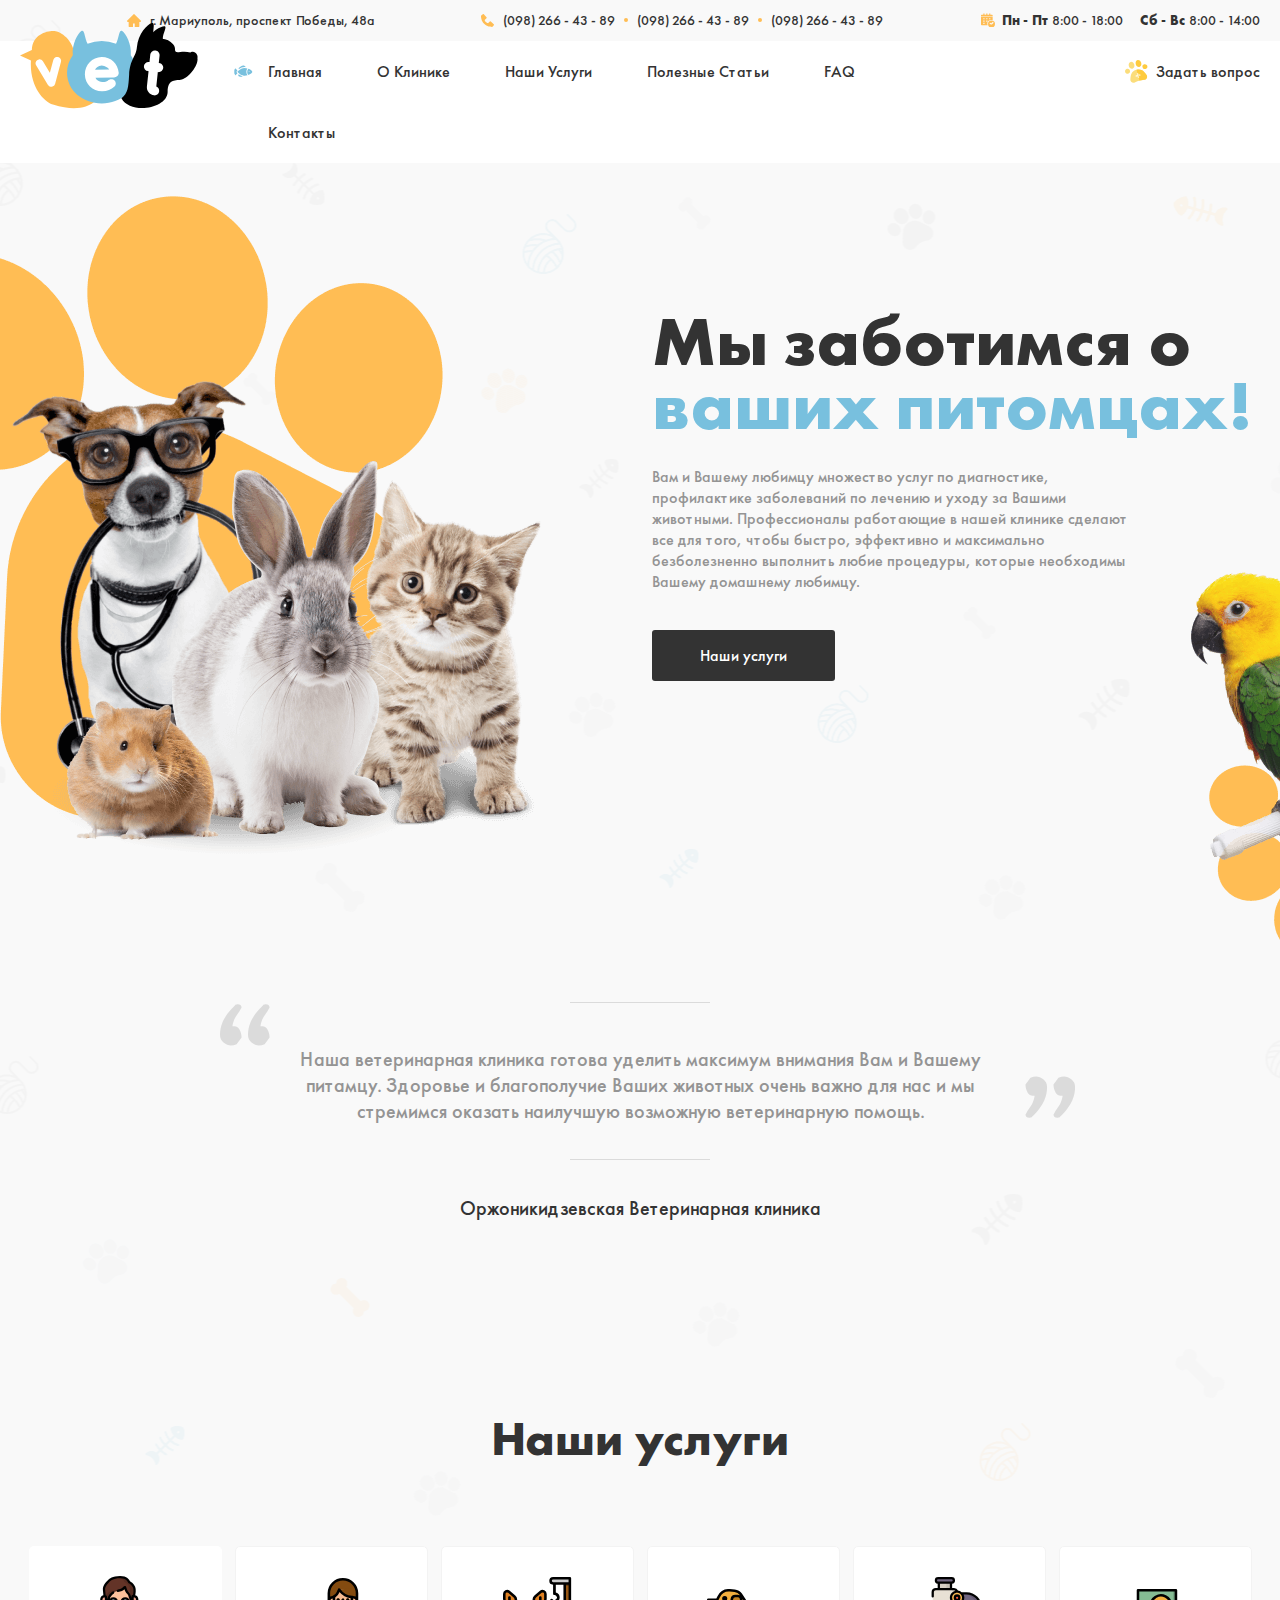
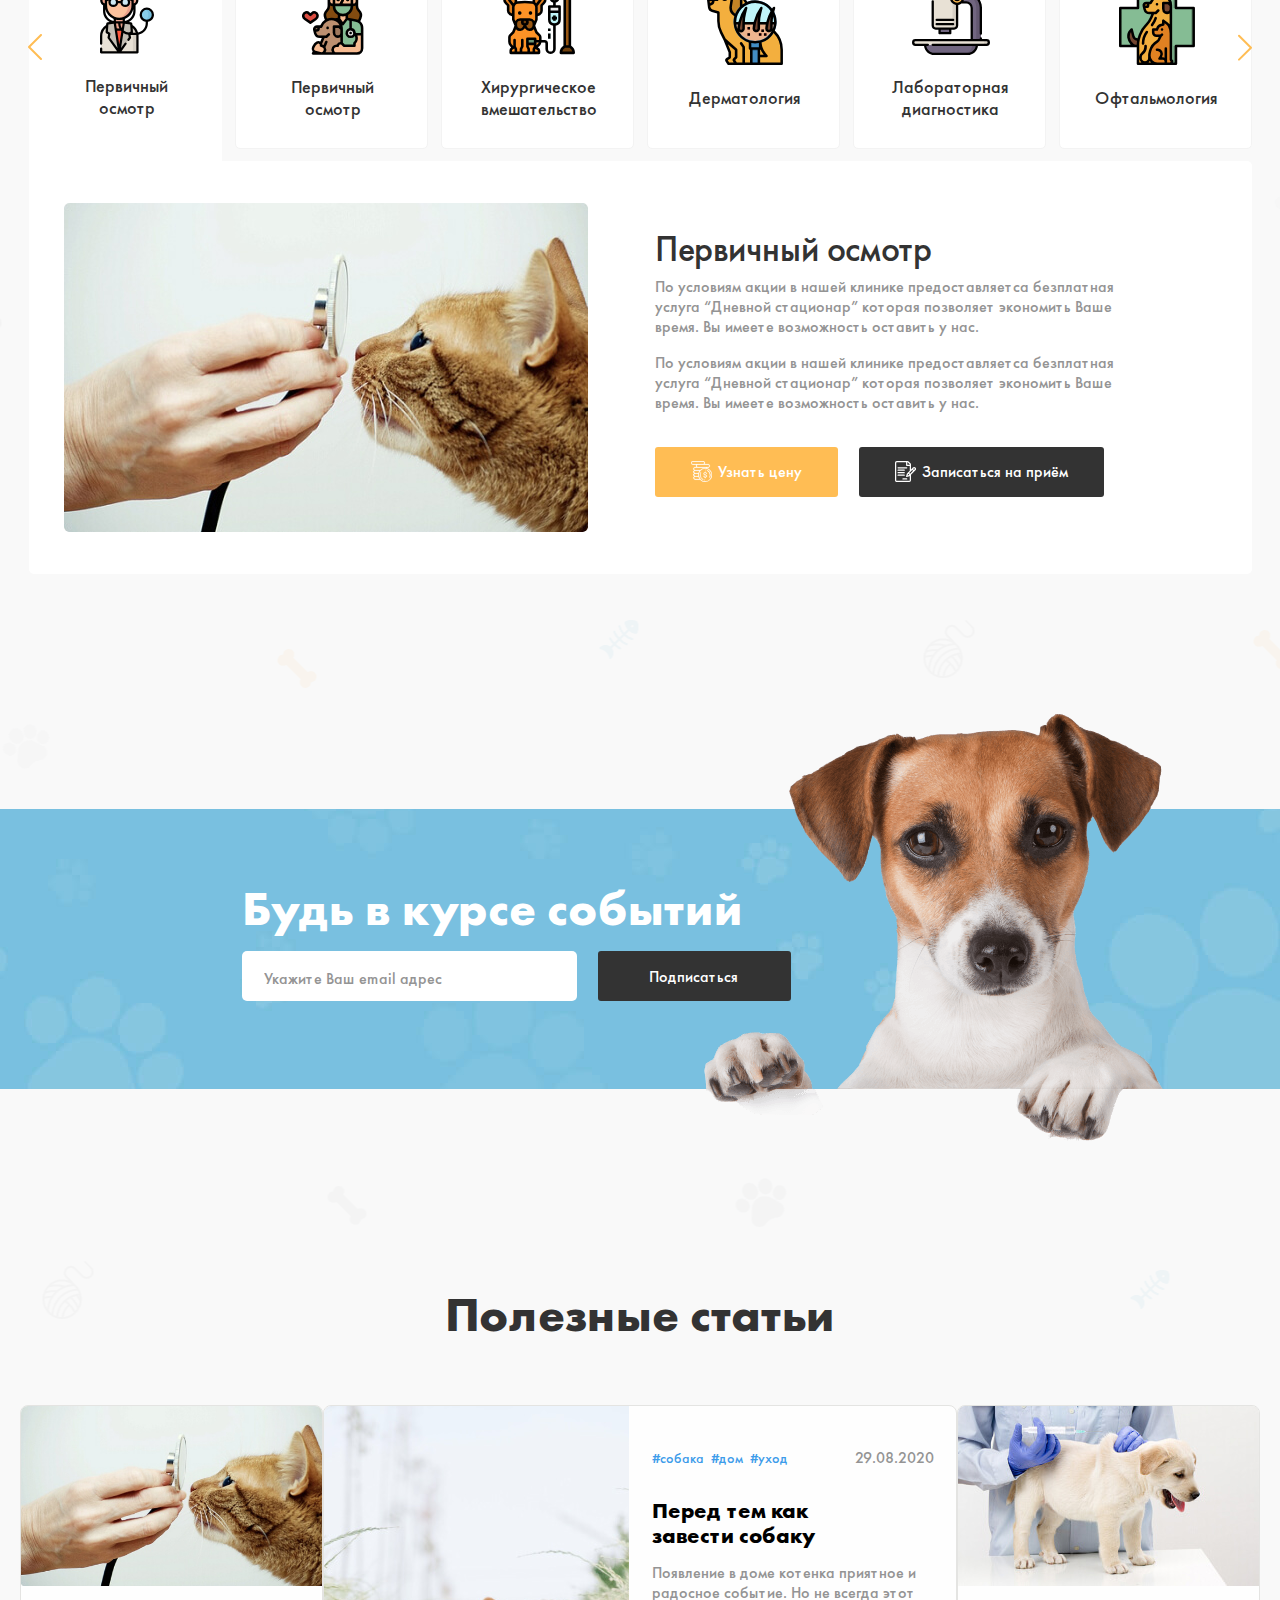
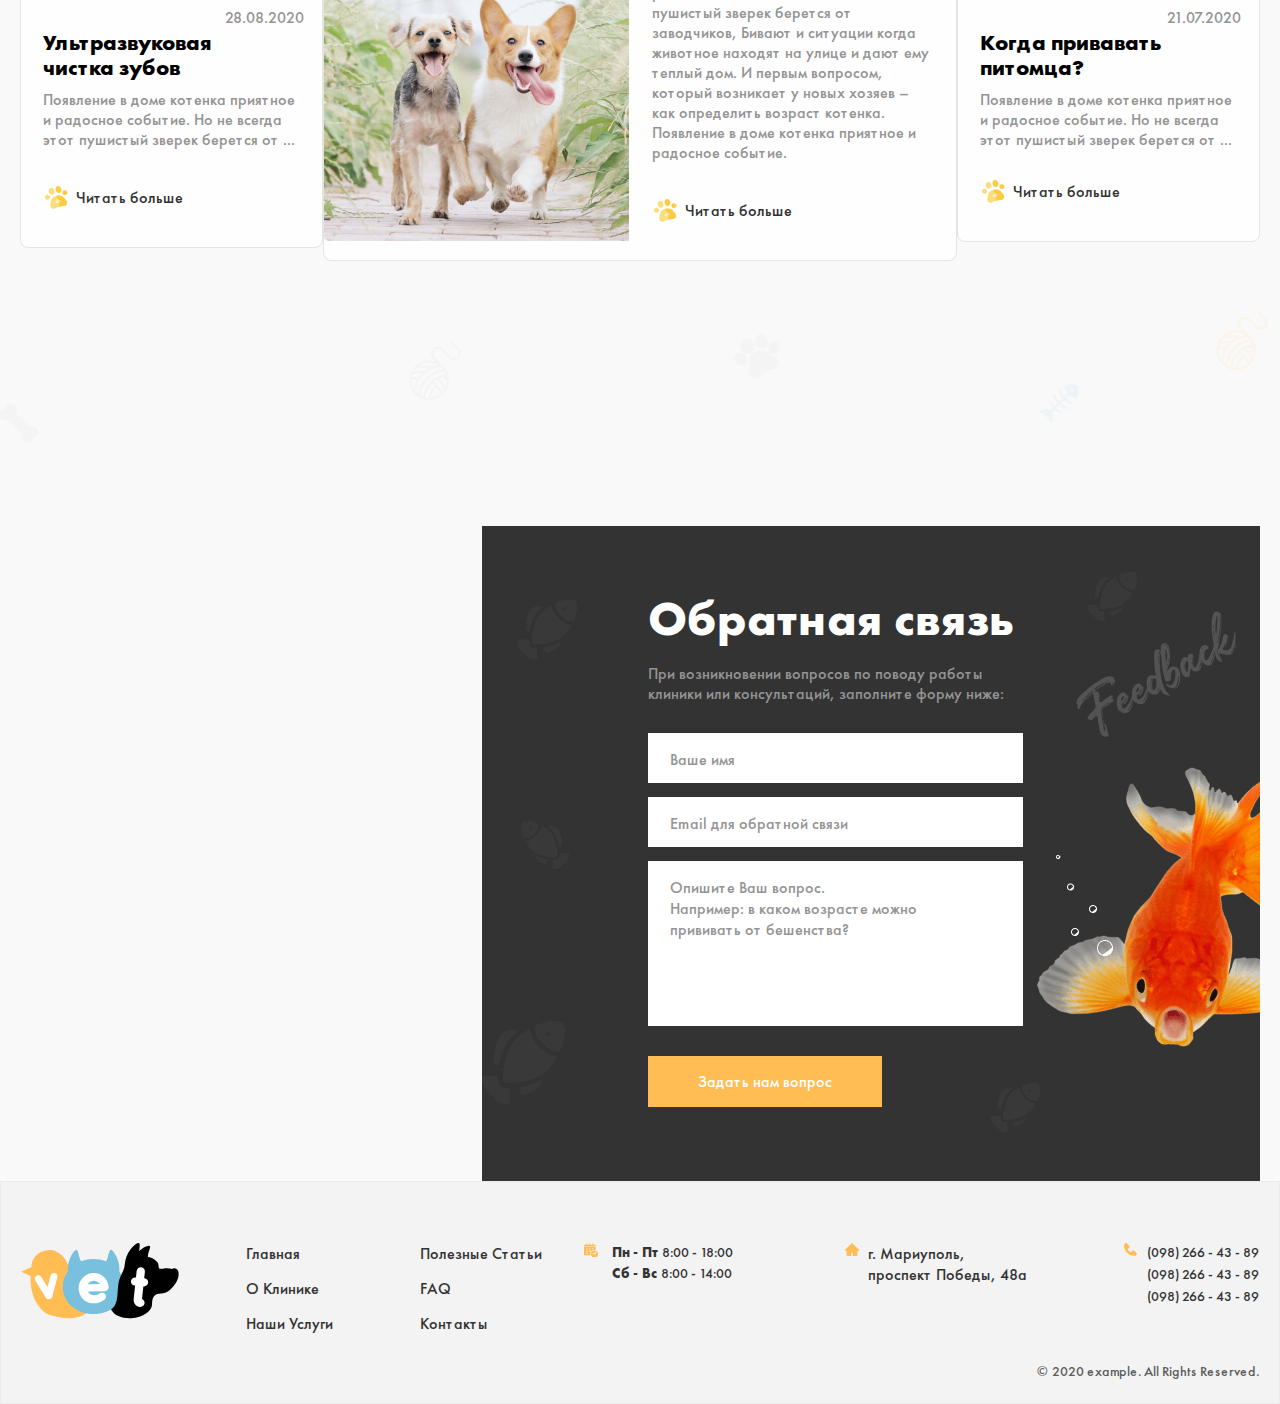
==== index.html @ b0c391d7 "Reapir and finish" ====
<!DOCTYPE html>
<html lang="ru">
  <head>
    <meta charset="UTF-8" />
    <meta http-equiv="X-UA-Compatible" content="IE=edge" />
    <meta name="viewport" content="width=device-width, initial-scale=1.0" />
    <title>Vet clinic</title>
    <!-- <link rel="stylesheet" href="./css/normalize.css" /> -->
    <!-- <link rel="stylesheet" href="./css/main.css" /> -->
    <link rel="stylesheet" href="./css/main.min.css" />
  </head>
  <body>
    <!-- Site header start -->
    <header class="site-header">
      <div class="container">
        <div class="site-header__top top-header">
          <address class="top-header__address">
            <a
              class="top-header__address-link"
              href="https://www.google.com/maps/place/Peremohy+Ave,+48%D0%B0,+Mariupol',+Donets'ka+oblast,+Ukraine,+87500/@47.1075844,37.6424116,17z/data=!3m1!4b1!4m5!3m4!1s0x40e6e6701cd9c691:0xe9b99fd0268f089c!8m2!3d47.1075844!4d37.6424116"
              target="blank"
              >г. Мариуполь, проспект Победы, 48а</a
            >
          </address>
          <ul class="top-header__list">
            <li class="top-header__item">
              <a class="top-header__link-tel" href="tel:0676347574"
                >(098) 266 - 43 - 89</a
              >
            </li>
            <li class="top-header__item">
              <a
                class="top-header__link-tel tel-link-center"
                href="tel:0637570131"
                >(098) 266 - 43 - 89</a
              >
            </li>
            <li class="top-header__item">
              <a class="top-header__link-tel" href="tel:098664389"
                >(098) 266 - 43 - 89</a
              >
            </li>
          </ul>
          <ul class="top-header__time-list">
            <li class="top-header__time-item">
              <time class="top-header__time" datetime="2022-08-03 08:00"
                ><strong class="time-day">Пн - Пт</strong> 8:00 - 18:00</time
              >
            </li>
            <li class="top-header__time-item">
              <time class="top-header__time" datetime="2022-08-03 14:00"
                ><strong class="time-day">Сб - Вс</strong> 8:00 - 14:00</time
              >
            </li>
          </ul>
        </div>
      </div>
      <div class="site-header__bottom-wrapper">
        <div class="container">
          <div class="site-header__bottom">
            <a class="site-header__logo" href="./index.html">
              <img
                class="site-header__img"
                src="./images/logo.svg"
                alt="logo-img"
                width="178"
                height="86"
              />
            </a>
            <nav class="sitenav">
              <ul class="sitenav__list">
                <li class="sitenav__item">
                  <a class="sitenav__link" href="#">Главная</a>
                </li>
                <li class="sitenav__item">
                  <a class="sitenav__link" href="#">О Клинике</a>
                </li>
                <li class="sitenav__item">
                  <a class="sitenav__link" href="#">Наши Услуги</a>
                </li>
                <li class="sitenav__item">
                  <a class="sitenav__link" href="#">Полезные Статьи</a>
                </li>
                <li class="sitenav__item">
                  <a class="sitenav__link" href="#">FAQ</a>
                </li>
                <li class="sitenav__item">
                  <a class="sitenav__link" href="#">Контакты</a>
                </li>
              </ul>
            </nav>
            <span class="ask-question-btn-wrapper">
              <a class="ask-question-btn" href="#">Задать вопрос</a>
            </span>
          </div>
        </div>
      </div>
    </header>
    <!-- Site header finish -->

    <!-- Site main start -->

    <main class="site-main">
      <!-- Hero section start -->
      <section class="hero">
        <div class="container">
          <div class="hero__inner">
            <div class="hero__info info-hero">
              <h1 class="info-hero__title">
                Мы заботимся о <span class="blue-text">ваших питомцах!</span>
              </h1>
              <p class="hero-info__text">
                Вам и Вашему любимцу множество услуг по диагностике,
                профилактике заболеваний по лечению и уходу за Вашими животными.
                Профессионалы работающие в нашей клинике сделают все для того,
                чтобы быстро, эффективно и максимально безболезненно выполнить
                любие процедуры, которые необходимы Вашему домашнему любимцу.
              </p>
              <a class="servises-black-btn" href="#">Наши услуги</a>
            </div>
          </div>
        </div>
      </section>
      <!-- Hero section finish -->

      <!-- Quote -->
      <section class="quote">
        <div class="container">
          <div class="quote__inner">
            <h2 class="visually-hidden">мы заботимся о вас</h2>
            <div class="quote__text-wrapper">
              <blockquote
                class="quote__text"
                cite="Оржоникидзевская-Ветеринарная-клиника"
              >
                Наша ветеринарная клиника готова уделить максимум внимания Вам и
                Вашему питамцу. Здоровье и благополучие Ваших животных очень
                важно для нас и мы стремимся оказать наилучшую возможную
                ветеринарную помощь.
              </blockquote>
            </div>
            <h3 class="quote__title">Оржоникидзевская Ветеринарная клиника</h3>
          </div>
        </div>
      </section>
      <!-- /Quote -->

      <!-- Servises -->
      <section class="servises">
        <div class="container">
          <div class="servises__inner">
            <h2 class="servises__title">Наши услуги</h2>
            <div class="servises__list-wrapper">
              <button class="servises-icon icon-left" type="button"></button>
              <ol class="servises__list">
                <li class="servises__item">
                  <a class="servises__link" href="#">
                    <h3 class="servises__item-title">Первичный осмотр</h3>
                  </a>
                </li>
                <li class="servises__item">
                  <a class="servises__link" href="#">
                    <h3 class="servises__item-title">Первичный осмотр</h3>
                  </a>
                </li>
                <li class="servises__item">
                  <a class="servises__link" href="#">
                    <h3 class="servises__item-title">
                      Хирургическое вмешательство
                    </h3>
                  </a>
                </li>
                <li class="servises__item">
                  <a class="servises__link" href="#">
                    <h3 class="servises__item-title">Дерматология</h3>
                  </a>
                </li>
                <li class="servises__item">
                  <a class="servises__link" href="#">
                    <h3 class="servises__item-title">
                      Лабораторная диагностика
                    </h3>
                  </a>
                </li>
                <li class="servises__item">
                  <a class="servises__link" href="#">
                    <h3 class="servises__item-title">Офтальмология</h3>
                  </a>
                </li>
                <li class="servises__item">
                  <a class="servises__link" href="#">
                    <h3 class="servises__item-title">УЗИ диагностика</h3>
                  </a>
                </li>
                <li class="servises__item">
                  <a class="servises__link" href="#">
                    <h3 class="servises__item-title">Чипирование</h3>
                  </a>
                </li>
                <li class="servises__item">
                  <a class="servises__link" href="#">
                    <h3 class="servises__item-title">Международные паспорта</h3>
                  </a>
                </li>
                <li class="servises__item">
                  <a class="servises__link" href="#">
                    <h3 class="servises__item-title">Вакцинация</h3>
                  </a>
                </li>
                <li class="servises__item">
                  <a class="servises__link" href="#">
                    <h3 class="servises__item-title">Стоматология</h3>
                  </a>
                </li>
                <li class="servises__item">
                  <a class="servises__link" href="#">
                    <h3 class="servises__item-title">Вызов на дом</h3>
                  </a>
                </li>
              </ol>
              <div class="servises__bottom bottom-servises">
                <img
                  class="servises__bottom-img"
                  src="./images/cat-in-doctor.jpg"
                  srcset="
                    ./images/cat-in-doctor.jpg    1x,
                    ./images/cat-in-doctor@2x.jpg 2x
                  "
                  alt="cat in the doctor"
                  width="524"
                  height="329"
                />
                <div class="bottom-servises__info">
                  <h4 class="bottom-servises__title">Первичный осмотр</h4>
                  <p class="bottom-servises__text">
                    По условиям акции в нашей клинике предоставляетса безплатная
                    услуга “Дневной стационар” которая позволяет экономить Ваше
                    время. Вы имеете возможность оставить у нас.
                  </p>
                  <p class="bottom-servises__text">
                    По условиям акции в нашей клинике предоставляетса безплатная
                    услуга “Дневной стационар” которая позволяет экономить Ваше
                    время. Вы имеете возможность оставить у нас.
                  </p>
                  <div class="bottom-servises__btn-wrapper">
                    <a class="bottom-servises__btn servises-yellow-btn" href="#"
                      >Узнать цену</a
                    >
                    <a class="bottom-servises__btn servises-black-btn" href="#"
                      >Записаться на приём</a
                    >
                  </div>
                </div>
              </div>
              <button class="servises-icon icon-right" type="button"></button>
            </div>
          </div>
        </div>
      </section>
      <!-- /Servises -->

      <!-- Update -->
      <section class="update">
        <div class="container">
          <div class="update__inner">
            <h2 class="update__title">Будь в курсе событий</h2>
            <div class="update-wrapper">
              <form
                class="update__form"
                action="https://echo.htmlacademy.ru"
                method="post"
                autocomplete="off"
              >
                <input
                  class="update__form-input"
                  type="email"
                  name="user_email"
                  aria-label="user email address"
                  minlength="3"
                  placeholder="Укажите Ваш email адрес"
                  required
                />
                <button class="servises-black-btn update__btn" type="submit">
                  Подписаться
                </button>
              </form>
            </div>
            <img
              class="update__main-img"
              src="./images/dog-in-article.png"
              srcset="
                ./images/dog-in-article.png    1x,
                ./images/dog-in-article@2x.png 2x
              "
              alt="main dog in article"
              width="613"
              height="481"
            />
          </div>
        </div>
      </section>
      <!-- /Update -->

      <!-- Article -->
      <section class="aricle">
        <div class="container">
          <div class="article__inner">
            <h2 class="article__title">Полезные статьи</h2>
            <ul class="article__list">
              <li class="article__item">
                <img
                  class="article__img"
                  src="./images/cat-in-doctor.jpg"
                  srcset="
                    ./images/cat-in-doctor.jpg    1x,
                    ./images/cat-in-doctor@2x.jpg 2x
                  "
                  alt="article img"
                  width="305"
                  height="180"
                />
                <div class="article__info info-aricle">
                  <div class="info-article__top-wrapper">
                    <ul class="hashtag-list">
                      <li class="hashtag-item">
                        <a class="hashtag-link" href="#">#собака</a>
                      </li>
                      <li class="hashtag-item">
                        <a class="hashtag-link" href="#">#дом</a>
                      </li>
                      <li class="hashtag-item">
                        <a class="hashtag-link" href="#">#уход</a>
                      </li>
                    </ul>
                    <time class="article__time" datetime="2020-08-28 15:00"
                      >28.08.2020</time
                    >
                  </div>
                  <h3 class="info-aricle__title">
                    Ультразвуковая <br />чистка зубов
                  </h3>
                  <p class="info-article__text">
                    Появление в доме котенка приятное и радосное событие. Но не
                    всегда этот пушистый зверек берется от ...
                  </p>
                  <p class="info-article__big-text">
                    Появление в доме котенка приятное и радосное событие. Но не
                    всегда этот пушистый зверек берется от заводчиков, Бивают и
                    ситуации когда животное находят на улице и дают ему теплый
                    дом. И первым вопросом, который возникает у новых хозяев –
                    как определить возраст котенка. Появление в доме котенка
                    приятное и радосное событие.
                  </p>
                  <a class="info-article__btn" href="#">Читать больше</a>
                </div>
              </li>
              <li class="article__item active">
                <img
                  class="article__img"
                  src="./images/animal-running.jpg"
                  srcset="
                    ./images/animal-running.jpg    1x,
                    ./images/animal-running@2x.jpg 2x
                  "
                  alt="article img"
                  width="305"
                  height="180"
                />
                <div class="article__info info-aricle">
                  <div class="info-article__top-wrapper">
                    <ul class="hashtag-list">
                      <li class="hashtag-item">
                        <a class="hashtag-link" href="#">#собака</a>
                      </li>
                      <li class="hashtag-item">
                        <a class="hashtag-link" href="#">#дом</a>
                      </li>
                      <li class="hashtag-item">
                        <a class="hashtag-link" href="#">#уход</a>
                      </li>
                    </ul>
                    <time class="article__time" datetime="2020-08-29 15:00"
                      >29.08.2020</time
                    >
                  </div>
                  <h3 class="info-aricle__title">
                    Перед тем как <br />завести собаку
                  </h3>
                  <p class="info-article__text">
                    Появление в доме котенка приятное и радосное событие. Но не
                    всегда этот пушистый зверек берется от ...
                  </p>
                  <p class="info-article__big-text">
                    Появление в доме котенка приятное и радосное событие. Но не
                    всегда этот пушистый зверек берется от заводчиков, Бивают и
                    ситуации когда животное находят на улице и дают ему теплый
                    дом. И первым вопросом, который возникает у новых хозяев –
                    как определить возраст котенка. Появление в доме котенка
                    приятное и радосное событие.
                  </p>
                  <a class="info-article__btn" href="#">Читать больше</a>
                </div>
              </li>
              <li class="article__item">
                <img
                  class="article__img"
                  src="./images/white-puppy.jpg"
                  srcset="
                    ./images/white-puppy.jpg    1x,
                    ./images/white-puppy@2x.jpg 2x
                  "
                  alt="article img"
                  width="305"
                  height="180"
                />
                <div class="article__info info-aricle">
                  <div class="info-article__top-wrapper">
                    <ul class="hashtag-list">
                      <li class="hashtag-item">
                        <a class="hashtag-link" href="#">#собака</a>
                      </li>
                      <li class="hashtag-item">
                        <a class="hashtag-link" href="#">#дом</a>
                      </li>
                      <li class="hashtag-item">
                        <a class="hashtag-link" href="#">#уход</a>
                      </li>
                    </ul>
                    <time class="article__time" datetime="2020-07-21 15:00"
                      >21.07.2020</time
                    >
                  </div>
                  <h3 class="info-aricle__title">
                    Когда привавать <br />питомца?
                  </h3>
                  <p class="info-article__text">
                    Появление в доме котенка приятное и радосное событие. Но не
                    всегда этот пушистый зверек берется от ...
                  </p>
                  <p class="info-article__big-text">
                    Появление в доме котенка приятное и радосное событие. Но не
                    всегда этот пушистый зверек берется от заводчиков, Бивают и
                    ситуации когда животное находят на улице и дают ему теплый
                    дом. И первым вопросом, который возникает у новых хозяев –
                    как определить возраст котенка. Появление в доме котенка
                    приятное и радосное событие.
                  </p>
                  <a class="info-article__btn" href="#">Читать больше</a>
                </div>
              </li>
            </ul>
          </div>
        </div>
      </section>
      <!-- /Article -->

      <!-- Contact -->
      <section class="contact">
        <div class="contact-container">
          <div class="contact-inner">
            <iframe
              class="contact__map"
              src="https://www.google.com/maps/embed?pb=!1m18!1m12!1m3!1d4157.567048965797!2d37.5339447778192!3d47.111147215445236!2m3!1f0!2f0!3f0!3m2!1i1024!2i768!4f13.1!3m3!1m2!1s0x40e6e38c40595daf%3A0x8fe58f6df64d4ef6!2z0YPQuy4g0J7Qu9C10LrRgdCw0L3QtNGA0LAg0J7RgdGC0YDQvtCy0YHRjNC60L7Qs9C-LCAyOCwg0JzQsNGA0LjRg9C_0L7Qu9GMLCDQlNC-0L3QtdGG0LrQsNGPINC-0LHQu9Cw0YHRgtGMLCDQo9C60YDQsNC40L3QsCwgODc1MDA!5e0!3m2!1sru!2sus!4v1659528355232!5m2!1sru!2sus"
              width="462"
              height="652"
              style="border: 0"
              allowfullscreen=""
              loading="lazy"
              referrerpolicy="no-referrer-when-downgrade"
            ></iframe>
            <div class="contact__info info-contact">
              <div class="info-contact__inner">
                <h2 class="info-contact__title">Обратная связь</h2>
                <p class="info-contact__text">
                  При возникновении вопросов по поводу работы клиники или
                  консультаций, заполните форму ниже:
                </p>
                <form
                  class="contact__form"
                  action="https://echo.htmlacademy.ru"
                  method="post"
                  autocomplete="off"
                >
                  <input
                    class="contact__input"
                    type="text"
                    name="username"
                    aria-label="username"
                    minlength="3"
                    placeholder="Ваше имя"
                    required
                  />
                  <input
                    class="contact__input"
                    type="email"
                    name="user_email"
                    aria-label="user email"
                    minlength="3"
                    placeholder="Email для обратной связи"
                    required
                  />
                  <textarea
                    class="contact__input contact__textarea"
                    name="user_text"
                    aria-label="user text"
                    minlength="3"
                    placeholder="Опишите Ваш вопрос.
Например: в каком возрасте можно
прививать от бешенства?"
                  ></textarea>
                  <button class="connect__form-btn" type="submit">
                    Задать нам вопрос
                  </button>
                </form>
              </div>
            </div>
          </div>
        </div>
      </section>
      <!-- /Contact -->
    </main>

    <!-- Site main finish -->

    <!-- Site footer start -->

    <footer class="site-footer">
      <div class="container">
        <div class="site-footer__inner">
          <div class="site-footer__top">
            <a class="site-footer__logo" href="./index.html">
              <img
                class="site-footer__img"
                src="./images/logo.svg"
                alt="logo-img"
                width="178"
                height="86"
              />
            </a>
            <ul class="site-footer__list list-footer">
              <li class="site-footer__item">
                <a class="site-footer__link" href="#">Главная</a>
              </li>
              <li class="site-footer__item">
                <a class="site-footer__link" href="#">О Клинике</a>
              </li>
              <li class="site-footer__item">
                <a class="site-footer__link" href="#">Наши Услуги</a>
              </li>
            </ul>
            <ul class="site-footer__list">
              <li class="site-footer__item">
                <a class="site-footer__link" href="#">Полезные Статьи</a>
              </li>
              <li class="site-footer__item">
                <a class="site-footer__link" href="#">FAQ</a>
              </li>
              <li class="site-footer__item">
                <a class="site-footer__link" href="#">Контакты</a>
              </li>
            </ul>
            <ul class="site-footer__time-list">
              <li class="site-footer__time-item">
                <time class="site-footer__time" datetime="2022-08-03 08:00"
                  ><strong class="time-day">Пн - Пт</strong> 8:00 - 18:00</time
                >
              </li>
              <li class="site-footer__time-item">
                <time class="site-footer__time" datetime="2022-08-03 14:00"
                  ><strong class="time-day">Сб - Вс</strong> 8:00 - 14:00</time
                >
              </li>
            </ul>
            <address class="site-footer__address">
              <a
                class="site-footer__address-link"
                href="https://www.google.com/maps/place/Peremohy+Ave,+48%D0%B0,+Mariupol',+Donets'ka+oblast,+Ukraine,+87500/@47.1075844,37.6424116,17z/data=!3m1!4b1!4m5!3m4!1s0x40e6e6701cd9c691:0xe9b99fd0268f089c!8m2!3d47.1075844!4d37.6424116"
                target="blank"
                >г. Мариуполь,<br />
                проспект Победы, 48а</a
              >
            </address>
            <ul class="site-footer__tel-list">
              <li class="site-footer__tel-item">
                <a class="site-footer__tel-link" href="tel:0676347574"
                  >(098) 266 - 43 - 89</a
                >
              </li>
              <li class="site-footer__tel-item">
                <a class="site-footer__tel-link" href="tel:0637570131"
                  >(098) 266 - 43 - 89</a
                >
              </li>
              <li class="site-footer__tel-item">
                <a class="site-footer__tel-link" href="tel:098664389"
                  >(098) 266 - 43 - 89</a
                >
              </li>
            </ul>
          </div>
          <div class="site-footer__bottom">
            <p class="site-footer__bottom-text">
              © 2020 example. All Rights Reserved.
            </p>
          </div>
        </div>
      </div>
    </footer>

    <!-- Site footer finish -->
  </body>
</html>
---- css/main.css ----
/*
* Prefixed by https://autoprefixer.github.io
* PostCSS: v8.4.14,
* Autoprefixer: v10.4.7
* Browsers: last 4 version
*/

/* VARIABLES */

:root {
  --main-font-family: "Futura PT", "Arial", sans-serif;
  --main-text-color: #949494;
  --main-bg-color: #f9f9f9;
  --main-font-size: 16px;
  --main-font-weight: normal;
  --main-line-height: 20px;
  --black-btn-color: #333333;
  --yellow-btn-color: #ffbd54;
  --btn-border-radius: 3px;
}

@font-face {
  font-family: "Futura PT";
  src: url("../fonts/FuturaPT-Bold.woff2") format("woff2"),
    url("../fonts/FuturaPT-Bold.woff") format("woff");
  font-weight: bold;
  font-style: normal;
  font-display: swap;
}

@font-face {
  font-family: "Futura PT Book";
  src: url("../fonts/FuturaPT-Book.woff2") format("woff2"),
    url("../fonts/FuturaPT-Book.woff") format("woff");
  font-weight: normal;
  font-style: normal;
  font-display: swap;
}

@font-face {
  font-family: "Futura PT";
  src: url("../fonts/FuturaPT-Medium.woff2") format("woff2"),
    url("../fonts/FuturaPT-Medium.woff") format("woff");
  font-weight: 500;
  font-style: normal;
  font-display: swap;
}

@font-face {
  font-family: "Futura PT";
  src: url("../fonts/FuturaPT-Light.woff2") format("woff2"),
    url("../fonts/FuturaPT-Light.woff") format("woff");
  font-weight: 300;
  font-style: normal;
  font-display: swap;
}

/* GENERAL */
* {
  -webkit-box-sizing: border-box;
  box-sizing: border-box;
}

html {
  height: 100%;
  -webkit-box-sizing: border-box;
  box-sizing: border-box;
}

img {
  display: block;
  height: auto;
}

body {
  display: -webkit-box;
  display: -ms-flexbox;
  display: flex;
  -webkit-box-orient: vertical;
  -webkit-box-direction: normal;
  -ms-flex-direction: column;
  flex-direction: column;
  height: 100%;
  margin: 0;
  padding: 0;
  font-family: var(--main-font-family);
  font-weight: var(--main-font-weight);
  font-size: var(--main-font-size);
  line-height: var(--main-line-height);
  color: var(--main-text-color);
  background-color: var(--main-bg-color);
  background-image: url("../images/bg.png");
  background-position: top 140px center;
}

/* VISUALLY-HIDDEN */

.visually-hidden {
  position: absolute;
  width: 1px;
  height: 1px;
  margin: -1px;
  padding: 0;
  border: 0;
  white-space: nowrap;
  -webkit-clip-path: inset(100%);
  clip-path: inset(100%);
  clip: rect(0 0 0 0);
  overflow: hidden;
}

/* CONTAINER */

.container {
  max-width: 1350px;
  margin-right: auto;
  margin-left: auto;
  padding-right: 20px;
  padding-left: 20px;
}

/* STICKY-FOOTER */

.site-main {
  -webkit-box-flex: 1;
  -ms-flex-positive: 1;
  flex-grow: 1;
}

.hero-wrapper {
  display: -webkit-box;
  display: -ms-flexbox;
  display: flex;
  background-color: var(--main-bg-color);
}

/* Header */
.site-header__bottom-wrapper {
  background-color: #fff;
}

.site-header__top {
  display: -webkit-box;
  display: -ms-flexbox;
  display: flex;
  -webkit-box-align: center;
  -ms-flex-align: center;
  align-items: center;
  -webkit-box-pack: end;
  -ms-flex-pack: end;
  justify-content: flex-end;
  padding-top: 11px;
  padding-bottom: 12px;
}

.top-header__address {
  display: -webkit-box;
  display: -ms-flexbox;
  display: flex;
  -webkit-box-align: center;
  -ms-flex-align: center;
  align-items: center;
  font-style: normal;
  font-weight: 500;
  font-size: 14px;
  line-height: 18px;
}

.top-header__address::before {
  display: inline-block;
  margin-right: 9px;
  width: 14px;
  height: 13px;
  content: "";
  background-image: url("../images/icon-house.svg");
}

.top-header__address-link {
  color: #333333;
  text-decoration: none;
}

.top-header__list {
  display: -webkit-box;
  display: -ms-flexbox;
  display: flex;
  -webkit-box-align: center;
  -ms-flex-align: center;
  align-items: center;
  margin: 0 98px 0 106px;
  padding: 0;
  list-style: none;
}

.top-header__list::before {
  display: inline-block;
  margin-right: 9px;
  width: 13px;
  height: 13px;
  content: "";
  background-image: url("../images/icon-phone.svg");
}

.top-header__item {
  font-weight: 500;
  font-size: 14px;
  line-height: 18px;
}

.top-header__item:not(:last-child) {
  margin-right: 9px;
}

.top-header__link-tel {
  color: #333333;
  text-decoration: none;
  -webkit-transition: 0.2s;
  -o-transition: 0.2s;
  transition: 0.2s;
}

.top-header__link-tel:hover {
  color: var(--yellow-btn-color);
  -webkit-transition: 0.2s;
  -o-transition: 0.2s;
  transition: 0.2s;
}

.top-header__link-tel:active {
  color: #333333;
  opacity: 0.6;
  -webkit-transition: 0.2s;
  -o-transition: 0.2s;
  transition: 0.2s;
}

.tel-link-center {
  display: -webkit-box;
  display: -ms-flexbox;
  display: flex;
  -webkit-box-align: center;
  -ms-flex-align: center;
  align-items: center;
}

.tel-link-center::before {
  display: inline-block;
  margin-right: 9px;
  width: 4px;
  height: 4px;
  content: "";
  border-radius: 50%;
  background-color: var(--yellow-btn-color);
}

.tel-link-center::after {
  display: inline-block;
  margin-left: 9px;
  width: 4px;
  height: 4px;
  content: "";
  border-radius: 50%;
  background-color: var(--yellow-btn-color);
}

.top-header__time-list {
  display: -webkit-box;
  display: -ms-flexbox;
  display: flex;
  -webkit-box-align: center;
  -ms-flex-align: center;
  align-items: center;
  margin: 0;
  padding: 0;
  list-style: none;
}

.top-header__time-list::before {
  display: inline-block;
  margin-right: 7px;
  width: 14px;
  height: 14px;
  content: "";
  background-image: url("../images/schedule.svg");
}

.top-header__time-item {
  font-weight: 500;
  font-size: 14px;
  line-height: 18px;
  color: #333333;
}

.top-header__time-item:not(:last-child) {
  margin-right: 17px;
}

.site-header__bottom {
  position: relative;
  display: -webkit-box;
  display: -ms-flexbox;
  display: flex;
  -webkit-box-align: start;
  -ms-flex-align: start;
  align-items: flex-start;
  -webkit-box-pack: end;
  -ms-flex-pack: end;
  justify-content: flex-end;
}

.site-header__logo {
  position: absolute;
  left: 0;
  top: -18px;
}

.site-header__logo:hover {
  opacity: 0.8;
  -webkit-transition: 0.2s;
  -o-transition: 0.2s;
  transition: 0.2s;
}

.site-header__logo:active {
  opacity: 0.6;
  -webkit-transition: 0.2s;
  -o-transition: 0.2s;
  transition: 0.2s;
}

.site-header__img {
  width: 178px;
  height: 86px;
}

.sitenav {
  position: relative;
  display: -webkit-box;
  display: -ms-flexbox;
  display: flex;
  -webkit-box-align: center;
  -ms-flex-align: center;
  align-items: center;
  margin-right: 163px;
}

.sitenav::before {
  position: absolute;
  top: 20px;
  left: -36px;
  display: inline-block;
  width: 21px;
  height: 21px;
  content: "";
  background-image: url("../images/icon-fish.svg");
}

.sitenav__list {
  display: -webkit-box;
  display: -ms-flexbox;
  display: flex;
  -ms-flex-wrap: wrap;
  flex-wrap: wrap;
  -webkit-box-align: center;
  -ms-flex-align: center;
  align-items: center;
  width: 692px;
  margin: 0;
  padding: 0;
  list-style: none;
}

.sitenav__item {
  margin-right: 55px;
  font-weight: 500;
  font-size: 16px;
  line-height: 21px;
}

.sitenav__item:nth-child(6n) {
  margin-right: 0;
}

.sitenav__link {
  display: inline-block;
  padding-top: 20px;
  padding-bottom: 17px;
  color: #333333;
  border-bottom: 3px solid transparent;
  text-decoration: none;
  -webkit-transition: 0.2s ease;
  -o-transition: 0.2s ease;
  transition: 0.2s ease;
}

.sitenav__link:hover {
  border-color: #f4ffad;
  -webkit-transition: 0.2s ease;
  -o-transition: 0.2s ease;
  transition: 0.2s ease;
}

.sitenav__link:active {
  border-color: #f4ffad;
  -webkit-transition: 0.2s ease;
  -o-transition: 0.2s ease;
  transition: 0.2s ease;
  opacity: 0.6;
}

.ask-question-btn-wrapper {
  display: -webkit-box;
  display: -ms-flexbox;
  display: flex;
  -webkit-box-align: center;
  -ms-flex-align: center;
  align-items: center;
}

.ask-question-btn-wrapper::before {
  display: inline-block;
  margin-right: 5px;
  width: 28px;
  height: 27px;
  content: "";
  background-image: url("../images/icon-paw.svg");
}

.ask-question-btn {
  display: inline-block;
  padding-top: 20px;
  padding-bottom: 17px;
  font-weight: 500;
  font-size: 16px;
  line-height: 21px;
  border-bottom: 3px solid transparent;
  color: #333333;
  text-decoration: none;
}

.ask-question-btn:hover {
  border-color: #f4ffad;
  -webkit-transition: 0.2s ease;
  -o-transition: 0.2s ease;
  transition: 0.2s ease;
}

.ask-question-btn:active {
  border-color: #f4ffad;
  -webkit-transition: 0.2s ease;
  -o-transition: 0.2s ease;
  transition: 0.2s ease;
  opacity: 0.6;
}

/* Hero */
.hero {
  background-image: url("../images/pet-animals.png"),
    url("../images/parrot.png");
  background-repeat: no-repeat;
  background-position: top -100px left calc(50% - 502px),
    bottom 0 right calc(50% - 695px);
}

.hero__inner {
  padding-top: 146px;
  padding-bottom: 321px;
}

.hero__info {
  margin-left: auto;
  width: 608px;
}

.info-hero__title {
  margin-top: 0;
  margin-bottom: 29px;
  font-weight: bold;
  font-size: 70px;
  line-height: 64px;
  color: #333333;
}

.blue-text {
  color: #78c0de;
}

.hero-info__text {
  margin-top: 0;
  margin-bottom: 38px;
  padding-right: 113px;
  line-height: 21px;
}

.servises-black-btn {
  display: inline-block;
  padding: 15px 48px;
  font-weight: 500;
  font-size: 16px;
  line-height: 21px;
  color: #ffffff;
  background: #333333;
  border-radius: var(--btn-border-radius);
  text-decoration: none;
  -webkit-transition: 0.2s ease;
  -o-transition: 0.2s ease;
  transition: 0.2s ease;
}

.servises-black-btn:hover {
  color: #333333;
  background-color: #ffbd54;
  -webkit-transition: 0.2s ease;
  -o-transition: 0.2s ease;
  transition: 0.2s ease;
}

.servises-black-btn:active {
  color: #333333;
  background-color: #ffbd54;
  opacity: 0.6;
  -webkit-transition: 0.2s ease;
  -o-transition: 0.2s ease;
  transition: 0.2s ease;
}

.servises-yellow-btn {
  display: inline-block;
  padding: 15px 48px;
  font-weight: 500;
  font-size: 16px;
  line-height: 21px;
  color: #ffffff;
  background: #ffbd54;
  border-radius: var(--btn-border-radius);
  text-decoration: none;
  -webkit-transition: 0.2s ease;
  -o-transition: 0.2s ease;
  transition: 0.2s ease;
}

.servises-yellow-btn:hover {
  color: #ffbd54;
  background-color: #333333;
  -webkit-transition: 0.2s ease;
  -o-transition: 0.2s ease;
  transition: 0.2s ease;
}

.servises-yellow-btn:active {
  color: #ffbd54;
  background-color: #333333;
  opacity: 0.6;
  -webkit-transition: 0.2s ease;
  -o-transition: 0.2s ease;
  transition: 0.2s ease;
}
/* Quote */
.quote {
  margin-bottom: 191px;
}

.quote__inner {
  position: relative;
  text-align: center;
}

.quote__inner::before {
  position: absolute;
  top: 2px;
  left: 200px;
  display: inline-block;
  width: 50px;
  height: 42px;
  content: "";
  background-image: url("../images/double-quote-up.svg");
}

.quote__inner::after {
  position: absolute;
  top: 74px;
  right: 185px;
  display: inline-block;
  width: 50px;
  height: 42px;
  content: "";
  background-image: url("../images/double-quote-down.svg");
}

.quote__text-wrapper {
  display: -webkit-box;
  display: -ms-flexbox;
  display: flex;
  -webkit-box-orient: vertical;
  -webkit-box-direction: normal;
  -ms-flex-direction: column;
  flex-direction: column;
  -webkit-box-align: center;
  -ms-flex-align: center;
  align-items: center;
  width: 753px;
  margin-left: auto;
  margin-right: auto;
  margin-bottom: 35px;
  text-align: center;
}

.quote__text-wrapper::before {
  display: inline-block;
  width: 140px;
  height: 1px;
  margin-bottom: 43px;
  content: "";
  background-color: #dbdbdb;
}

.quote__text-wrapper::after {
  display: inline-block;
  width: 140px;
  height: 1px;
  margin-top: 35px;
  content: "";
  background-color: #dbdbdb;
}

.quote__text {
  margin: 0;
  font-size: 20px;
  line-height: 26px;
}

.quote__title {
  margin: 0;
  font-weight: 500;
  font-size: 20px;
  line-height: 26px;
  color: #333333;
}

/* Servises */
.servises {
  margin-bottom: 235px;
}

.servises__list-wrapper {
  position: relative;
}

.servises__title {
  margin-top: 0;
  margin-bottom: 80px;
  font-weight: bold;
  font-size: 48px;
  line-height: 54px;
  color: #333333;
  text-align: center;
}

.servises-icon {
  position: absolute;
  display: inline-block;
  top: 76px;
  width: 50px;
  height: 50px;
  text-align: center;
  padding: 0;
  background-color: transparent;
  border: none;
  background-repeat: no-repeat;
  background-position: center;
  -webkit-transition: 0.2 ease;
  -o-transition: 0.2 ease;
  transition: 0.2 ease;
}

.icon-left {
  left: -10px;
  background-image: url("../images/servises-icon-left.svg");
}

.icon-right {
  right: -10px;
  background-image: url("../images/servises-icon-right.svg");
}

.servises-icon:hover {
  background-color: #fff;
  -webkit-transition: 0.2 ease;
  -o-transition: 0.2 ease;
  transition: 0.2 ease;
}

.servises-icon:active {
  background-color: #fff;
  opacity: 0.6;
  -webkit-transition: 0.2 ease;
  -o-transition: 0.2 ease;
  transition: 0.2 ease;
}

.servises__list {
  display: -webkit-box;
  display: -ms-flexbox;
  display: flex;
  width: 1223px;
  margin: 0;
  margin-left: auto;
  margin-right: auto;
  padding: 0;
  overflow: hidden;
  list-style: none;
}

.servises__item {
  width: 193px;
  -ms-flex-negative: 0;
  flex-shrink: 0;
}

.servises__item:not(:last-child) {
  margin-right: 13px;
}

.servises__link {
  display: -webkit-box;
  display: -ms-flexbox;
  display: flex;
  -webkit-box-orient: vertical;
  -webkit-box-direction: normal;
  -ms-flex-direction: column;
  flex-direction: column;
  -webkit-box-align: center;
  -ms-flex-align: center;
  align-items: center;
  padding: 30px 32px 28px 35px;
  background-color: #ffffff;
  border: 1px solid #f3f3f3;
  border-radius: 5px;
  text-decoration: none;
  text-align: center;
  -webkit-transition: 0.2 ease;
  -o-transition: 0.2 ease;
  transition: 0.2 ease;
}

.servises__link:hover {
  opacity: 0.8;
  -webkit-transition: 0.2 ease;
  -o-transition: 0.2 ease;
  transition: 0.2 ease;
}

.servises__link:active {
  opacity: 0.6;
  -webkit-transition: 0.2 ease;
  -o-transition: 0.2 ease;
  transition: 0.2 ease;
}

.servises__link::before {
  display: inline-block;
  margin-bottom: 21px;
  width: 86px;
  height: 78px;
  content: "";
  background-position: center;
  background-repeat: no-repeat;
}

.servises__item:nth-child(1) .servises__link {
  padding-bottom: 42px;
  border: none;
  border-radius: 5px 5px 0px 0px;
}

.servises__item:nth-child(4) .servises__link {
  padding-top: 41px;
  padding-bottom: 39px;
}

.servises__item:nth-child(6) .servises__link {
  padding-top: 41px;
  padding-bottom: 39px;
}

.servises__item:nth-child(8) .servises__link {
  padding-top: 41px;
  padding-bottom: 39px;
}

.servises__item:nth-child(10) .servises__link {
  padding-top: 41px;
  padding-bottom: 39px;
}

.servises__item:nth-child(11) .servises__link {
  padding-top: 41px;
  padding-bottom: 39px;
}

.servises__item:nth-child(12) .servises__link {
  padding-top: 41px;
  padding-bottom: 39px;
}

.servises__item:nth-child(1) .servises__link::before {
  background-image: url("../images/doctor.svg");
}
.servises__item:nth-child(2) .servises__link::before {
  background-image: url("../images/nurse.svg");
}

.servises__item:nth-child(3) .servises__link::before {
  background-image: url("../images/puppy-getting-injection.svg");
}

.servises__item:nth-child(4) .servises__link::before {
  background-image: url("../images/dog-skin-desease.svg");
}

.servises__item:nth-child(5) .servises__link::before {
  background-image: url("../images/labaratory.svg");
}

.servises__item:nth-child(6) .servises__link::before {
  background-image: url("../images/ophtolmolgy.svg");
}

.servises__item:nth-child(7) .servises__link::before {
  background-image: url("../images/diagnostics.svg");
}

.servises__item:nth-child(8) .servises__link::before {
  background-image: url("../images/chipping.svg");
}

.servises__item:nth-child(9) .servises__link::before {
  background-image: url("../images/passport.svg");
}

.servises__item:nth-child(10) .servises__link::before {
  background-image: url("../images/injection.svg");
}

.servises__item:nth-child(11) .servises__link::before {
  background-image: url("../images/stomotology.svg");
}

.servises__item:nth-child(12) .servises__link::before {
  background-image: url("../images/call-center.svg");
}

.servises__item-title {
  margin: 0;
  font-weight: 500;
  font-size: 18px;
  line-height: 22px;
  color: #333333;
}

.servises__bottom {
  display: -webkit-box;
  display: -ms-flexbox;
  display: flex;
  -webkit-box-align: center;
  -ms-flex-align: center;
  align-items: center;
  width: 1223px;
  margin-left: auto;
  margin-right: auto;
  padding: 42px 35px 42px;
  background-color: #fff;
  border-radius: 0px 5px 5px 5px;
}

.servises__bottom-img {
  width: 524px;
  height: 329px;
  border-radius: 5px;
}

.bottom-servises__info {
  margin-left: 67px;
  width: 492px;
}

.bottom-servises__title {
  margin-top: 0;
  margin-bottom: 18px;
  font-weight: 500;
  font-size: 36px;
  line-height: 20px;
  color: #333333;
}

.bottom-servises__text {
  margin-top: 0;
  margin-bottom: 9;
}

.bottom-servises__btn-wrapper {
  display: -webkit-box;
  display: -ms-flexbox;
  display: flex;
  -webkit-box-align: center;
  -ms-flex-align: center;
  align-items: center;
  margin-top: 34px;
}

.bottom-servises__btn {
  display: -webkit-box;
  display: -ms-flexbox;
  display: flex;
  -webkit-box-align: center;
  -ms-flex-align: center;
  align-items: center;
  padding: 14px 36px 15px;
}

.bottom-servises__btn:first-child {
  margin-right: 21px;
}

.bottom-servises__btn::before {
  display: inline-block;
  width: 21px;
  height: 21px;
  content: "";
  margin-right: 6px;
}

.bottom-servises__btn:first-child::before {
  background-image: url("../images/icon-money.svg");
}

.bottom-servises__btn:last-child::before {
  background-image: url("../images/icon-document.svg");
}

/* Update */
.update {
  margin-bottom: 216px;
  background-image: url("../images/article-bg.jpg");
  background-position: center;
}

.update__inner {
  position: relative;
  margin-left: 222px;
  padding-top: 90px;
  padding-bottom: 88px;
}

.update__title {
  margin-top: 0;
  margin-bottom: 32px;
  font-weight: bold;
  font-size: 48px;
  line-height: 20px;
  color: #ffffff;
}

.update__form {
  display: -webkit-box;
  display: -ms-flexbox;
  display: flex;
  -webkit-box-align: center;
  -ms-flex-align: center;
  align-items: center;
}

.update__form-input {
  width: 335px;
  margin-right: 21px;
  padding: 16px 20px 10px;
  color: #333333;
  line-height: 20px;
  background-color: #ffffff;
  border-radius: 5px;
  border: none;
  border: 2px solid transparent;
}

.update__form-input::-webkit-input-placeholder {
  font-size: 16px;
  line-height: 20px;
  color: #949494;
}

.update__form-input::-moz-placeholder {
  font-size: 16px;
  line-height: 20px;
  color: #949494;
}

.update__form-input:-ms-input-placeholder {
  font-size: 16px;
  line-height: 20px;
  color: #949494;
}

.update__form-input::-ms-input-placeholder {
  font-size: 16px;
  line-height: 20px;
  color: #949494;
}

.update__form-input::placeholder {
  font-size: 16px;
  line-height: 20px;
  color: #949494;
}

.update__form-input:focus {
  outline: 2px solid transparent;
  outline-offset: 1px;
  border: 2px solid #ffbd54;
  -webkit-transition: 0.1s ease;
  -o-transition: 0.1s ease;
  transition: 0.1s ease;
}

.update__form-input:not(:-moz-placeholder-shown):not(:focus):invalid {
  border-color: #dc4d41;
  color: #dc4d41;
  -moz-transition: 0.1s ease;
  transition: 0.1s ease;
}

.update__form-input:not(:-ms-input-placeholder):not(:focus):invalid {
  border-color: #dc4d41;
  color: #dc4d41;
  -ms-transition: 0.1s ease;
  transition: 0.1s ease;
}

.update__form-input:not(:placeholder-shown):not(:focus):invalid {
  border-color: #dc4d41;
  color: #dc4d41;
  -webkit-transition: 0.1s ease;
  -o-transition: 0.1s ease;
  transition: 0.1s ease;
}

.update__btn {
  padding: 15px 53px 14px 51px;
  border: none;
}

.update__main-img {
  position: absolute;
  top: -136px;
  right: -5px;
  width: 613px;
  height: 481px;
}

/* Article */
.aricle {
  margin-bottom: 265px;
}

.article__title {
  margin-top: 0;
  margin-bottom: 80px;
  font-weight: 700;
  font-size: 48px;
  line-height: 20px;
  color: #333333;
  text-align: center;
}

.article__list {
  display: -webkit-box;
  display: -ms-flexbox;
  display: flex;
  -webkit-box-align: start;
  -ms-flex-align: start;
  align-items: flex-start;
  -webkit-box-pack: justify;
  -ms-flex-pack: justify;
  justify-content: space-between;
  margin: 0;
  padding: 0;
  list-style: none;
}

.article__item {
  display: -webkit-box;
  display: -ms-flexbox;
  display: flex;
  -webkit-box-orient: vertical;
  -webkit-box-direction: normal;
  -ms-flex-direction: column;
  flex-direction: column;
  -webkit-box-align: start;
  -ms-flex-align: start;
  align-items: flex-start;
  width: 305px;
  background-color: #fefefe;
  border: 1px solid #e4e4e2;
  border-radius: 8px;
  overflow: hidden;
}

.article__item:hover {
  -webkit-filter: drop-shadow(0px 4px 4px rgba(0, 0, 0, 0.25));
  filter: drop-shadow(0px 4px 4px rgba(0, 0, 0, 0.25));
}

.article__item:active {
  -webkit-filter: drop-shadow(0px 4px 4px rgba(0, 0, 0, 0.25));
  filter: drop-shadow(0px 4px 4px rgba(0, 0, 0, 0.25));
}

.article__img {
  width: 305px;
  height: 180px;
}

.article__info {
  width: 305px;
  padding: 22px 22px 36px;
}

.info-article__top-wrapper {
  display: -webkit-box;
  display: -ms-flexbox;
  display: flex;
  -webkit-box-align: center;
  -ms-flex-align: center;
  align-items: center;
  -webkit-box-pack: justify;
  -ms-flex-pack: justify;
  justify-content: space-between;
  margin-bottom: 2px;
}

.hashtag-list {
  display: none;
  -webkit-box-align: center;
  -ms-flex-align: center;
  align-items: center;
  margin: 0;
  padding: 0;
  list-style: none;
}

.hashtag-item {
  font-size: 14px;
  line-height: 22px;
}

.hashtag-item:nth-child(2) {
  margin-left: 7px;
  margin-right: 7px;
}

.hashtag-link {
  color: #3d9cea;
  text-decoration: none;
}

.article__time {
  margin-left: auto;
}

.info-aricle__title {
  margin-top: 0;
  margin-bottom: 10px;
  font-weight: bold;
  font-size: 22px;
  line-height: 25px;
  color: #000000;
}

.article__item:nth-child(3) .info-article__text {
  margin-bottom: 28px;
}

.info-article__text {
  margin-top: 0;
  margin-bottom: 34px;
}

.info-article__big-text {
  display: none;
  margin-top: 0;
  margin-bottom: 34px;
}

.info-article__btn {
  display: -webkit-box;
  display: -ms-flexbox;
  display: flex;
  -webkit-box-align: center;
  -ms-flex-align: center;
  align-items: center;
  line-height: 21px;
  color: #333333;
  text-decoration: none;
  -webkit-transition: 0.2s ease;
  -o-transition: 0.2s ease;
  transition: 0.2s ease;
}

.info-article__btn:hover {
  color: #ffbd54;
  -webkit-transition: 0.2s ease;
  -o-transition: 0.2s ease;
  transition: 0.2s ease;
}

.info-article__btn:active {
  color: #333333;
  opacity: 0.6;
  -webkit-transition: 0.2s ease;
  -o-transition: 0.2s ease;
  transition: 0.2s ease;
}

.info-article__btn::before {
  display: inline-block;
  margin-right: 5px;
  width: 28px;
  height: 27px;
  content: "";
  background-image: url("../images/icon-paw.svg");
}

.active {
  display: -webkit-box;
  display: -ms-flexbox;
  display: flex;
  -webkit-box-orient: horizontal;
  -webkit-box-direction: normal;
  -ms-flex-direction: row;
  flex-direction: row;
  -webkit-box-align: start;
  -ms-flex-align: start;
  align-items: flex-start;
  -webkit-box-pack: justify;
  -ms-flex-pack: justify;
  justify-content: space-between;
  width: 640px;
}

.active .article__info {
  width: 304px;
  padding-top: 41px;
  padding-left: 0;
}

.active .article__img {
  width: 305px;
  height: 435px;
}

.active .hashtag-list {
  display: -webkit-box;
  display: -ms-flexbox;
  display: flex;
}

.active .info-article__top-wrapper {
  margin-bottom: 29px;
}

.active .info-aricle__title {
  margin-bottom: 15px;
}

.active .info-article__big-text {
  display: inline-block;
}

.active .info-article__text {
  display: none;
}

/* Contact */
.contact-container {
  max-width: 1480px;
  margin-right: auto;
  margin-left: auto;
  padding-right: 20px;
  padding-left: 20px;
}

.contact-inner {
  display: -webkit-box;
  display: -ms-flexbox;
  display: flex;
  -webkit-box-align: center;
  -ms-flex-align: center;
  align-items: center;
}

.contact__map {
  width: 462px;
  height: 652px;
  border: none;
}

.contact__info {
  -webkit-box-flex: 1;
  -ms-flex-positive: 1;
  flex-grow: 1;
  padding-top: 62px;
  padding-bottom: 74px;
  background-color: #333333;
  background-image: url("../images/fish.png");
}

.info-contact__inner {
  display: -webkit-box;
  display: -ms-flexbox;
  display: flex;
  -webkit-box-orient: vertical;
  -webkit-box-direction: normal;
  -ms-flex-direction: column;
  flex-direction: column;
  -webkit-box-align: start;
  -ms-flex-align: start;
  align-items: flex-start;
  width: 375px;
  margin-left: 166px;
}

.info-contact__title {
  margin-top: 0;
  margin-bottom: 14px;
  font-weight: bold;
  font-size: 48px;
  line-height: 62px;
  color: #ffffff;
}

.info-contact__text {
  margin-top: 0;
  margin-bottom: 29px;
  color: #949494;
}

.contact__form {
  display: -webkit-box;
  display: -ms-flexbox;
  display: flex;
  -webkit-box-orient: vertical;
  -webkit-box-direction: normal;
  -ms-flex-direction: column;
  flex-direction: column;
  -webkit-box-align: start;
  -ms-flex-align: start;
  align-items: flex-start;
  width: 100%;
}

.contact__input {
  width: 100%;
  padding: 16px 22px 13px;
  line-height: 21px;
  border: none;
  background-color: #fff;
}

.contact__input:focus {
  outline: 2px dashed #9af39a;
}

.contact__input::-webkit-input-placeholder {
  line-height: 21px;
  color: #949494;
}

.contact__input::-moz-placeholder {
  line-height: 21px;
  color: #949494;
}

.contact__input:-ms-input-placeholder {
  line-height: 21px;
  color: #949494;
}

.contact__input::-ms-input-placeholder {
  line-height: 21px;
  color: #949494;
}

.contact__input::placeholder {
  line-height: 21px;
  color: #949494;
}

.contact__input:nth-child(2) {
  margin-top: 14px;
  margin-bottom: 14px;
}

.contact__textarea {
  height: 165px;
  resize: none;
}

.connect__form-btn {
  display: inline-block;
  margin-top: 30px;
  padding: 15px 50px;
  font-weight: 500;
  font-size: 16px;
  line-height: 21px;
  color: #ffffff;
  border: none;
  background-color: #ffbd54;
}

/* Footer */
.site-footer {
  background-color: #f3f3f3;
  border: 1px solid #ebebeb;
}

.site-footer__inner {
  padding-top: 61px;
  padding-bottom: 23px;
}

.site-footer__top {
  display: -webkit-box;
  display: -ms-flexbox;
  display: flex;
  -webkit-box-align: start;
  -ms-flex-align: start;
  align-items: flex-start;
  margin-bottom: 28px;
}

.site-footer__logo:hover {
  opacity: 0.8;
  -webkit-transition: 0.2s ease;
  -o-transition: 0.2s ease;
  transition: 0.2s ease;
}

.site-footer__logo:active {
  opacity: 0.6;
  -webkit-transition: 0.2s ease;
  -o-transition: 0.2s ease;
  transition: 0.2s ease;
}

.site-footer__img {
  width: 158px;
  height: 76px;
}

.site-footer__list {
  display: -webkit-box;
  display: -ms-flexbox;
  display: flex;
  -webkit-box-orient: vertical;
  -webkit-box-direction: normal;
  -ms-flex-direction: column;
  flex-direction: column;
  -webkit-box-align: start;
  -ms-flex-align: start;
  align-items: flex-start;
  margin: 0;
  padding: 0;
  list-style: none;
}

.list-footer {
  margin-left: 67px;
  margin-right: 87px;
}

.site-footer__item {
  font-weight: 500;
  font-size: 16px;
  line-height: 21px;
}

.site-footer__item:not(:last-child) {
  margin-bottom: 14px;
}

.site-footer__link {
  color: #333333;
  text-decoration: none;
  -webkit-transition: 0.2s ease;
  -o-transition: 0.2s ease;
  transition: 0.2s ease;
}

.site-footer__link:hover {
  color: #ffbd54;
  -webkit-transition: 0.2s ease;
  -o-transition: 0.2s ease;
  transition: 0.2s ease;
}

.site-footer__link:active {
  color: #333333;
  opacity: 0.7;
  -webkit-transition: 0.2s ease;
  -o-transition: 0.2s ease;
  transition: 0.2s ease;
}

.site-footer__time-list {
  position: relative;
  display: -webkit-box;
  display: -ms-flexbox;
  display: flex;
  -webkit-box-orient: vertical;
  -webkit-box-direction: normal;
  -ms-flex-direction: column;
  flex-direction: column;
  margin: 0 112px 0 auto;
  padding: 0;
  list-style: none;
}

.site-footer__time-list::before {
  position: absolute;
  top: 0;
  left: -28px;
  display: inline-block;
  width: 14px;
  height: 14px;
  content: "";
  background-image: url("../images/schedule.svg");
}

.site-footer__time-item {
  font-weight: 500;
  font-size: 14px;
  line-height: 18px;
  color: #333333;
}

.site-footer__time-item:first-child {
  margin-bottom: 3px;
}

.site-footer__address {
  display: -webkit-box;
  display: -ms-flexbox;
  display: flex;
  -webkit-box-align: start;
  -ms-flex-align: start;
  align-items: flex-start;
  margin-right: 120px;
}

.site-footer__address::before {
  display: inline-block;
  margin-right: 9px;
  width: 14px;
  height: 13px;
  content: "";
  background-image: url("../images/icon-house.svg");
}

.site-footer__address-link {
  font-style: normal;
  font-weight: 500;
  font-size: 16px;
  line-height: 21px;
  display: -webkit-box;
  display: -ms-flexbox;
  display: flex;
  -webkit-box-align: center;
  -ms-flex-align: center;
  align-items: center;
  color: #333333;
  text-decoration: none;
}

.site-footer__tel-list {
  position: relative;
  display: -webkit-box;
  display: -ms-flexbox;
  display: flex;
  -webkit-box-orient: vertical;
  -webkit-box-direction: normal;
  -ms-flex-direction: column;
  flex-direction: column;
  margin: 0;
  padding: 0;
  list-style: none;
}

.site-footer__tel-list::before {
  position: absolute;
  top: 0;
  left: -23px;
  display: inline-block;
  width: 14px;
  height: 14px;
  content: "";
  background-image: url("../images/icon-phone.svg");
  background-repeat: no-repeat;
}

.site-footer__tel-item {
  font-weight: 500;
  font-size: 14px;
  line-height: 18px;
}

.site-footer__tel-item:not(:last-child) {
  margin-bottom: 4px;
}

.site-footer__tel-link {
  color: #333333;
  text-decoration: none;
  -webkit-transition: 0.2s ease;
  -o-transition: 0.2s ease;
  transition: 0.2s ease;
}

.site-footer__tel-link:hover {
  color: #ffbd54;
  -webkit-transition: 0.2s ease;
  -o-transition: 0.2s ease;
  transition: 0.2s ease;
}

.site-footer__tel-link:active {
  color: #333333;
  opacity: 0.6;
  -webkit-transition: 0.2s ease;
  -o-transition: 0.2s ease;
  transition: 0.2s ease;
}

.site-footer__bottom {
  text-align: right;
}

.site-footer__bottom-text {
  margin: 0;
  font-size: 14px;
  line-height: 18px;
  color: #5c5c5c;
}

@media only screen and (-webkit-min-device-pixel-ratio: 2),
  only screen and (-o-min-device-pixel-ratio: 2/1),
  only screen and (min-device-pixel-ratio: 2),
  only screen and (min-resolution: 192dpi),
  only screen and (min-resolution: 2dppx) {
  body {
    background-image: url("../images/bg@2x.png");
  }
  .hero {
    background-image: url("../images/pet-animals@2x.png"),
      url("../images/parrot@2x.png");
  }
  .update {
    background-image: url("../images/article-bg@2x.jpg");
  }
  .contact__info {
    background-image: url("../images/fish@2x.png");
  }
}
---- css/main.min.css ----
button,hr,input{overflow:visible}progress,sub,sup{vertical-align:baseline}[type=checkbox],[type=radio],legend{box-sizing:border-box;padding:0}html{line-height:1.15;-webkit-text-size-adjust:100%}body{margin:0}details,main{display:block}h1{font-size:2em;margin:.67em 0}hr{box-sizing:content-box;height:0}code,kbd,pre,samp{font-family:monospace,monospace;font-size:1em}a{background-color:transparent}abbr[title]{border-bottom:none;text-decoration:underline;text-decoration:underline dotted}b,strong{font-weight:bolder}small{font-size:80%}sub,sup{font-size:75%;line-height:0;position:relative}sub{bottom:-.25em}sup{top:-.5em}img{border-style:none}button,input,optgroup,select,textarea{font-family:inherit;font-size:100%;line-height:1.15;margin:0}button,select{text-transform:none}[type=button],[type=reset],[type=submit],button{-webkit-appearance:button}[type=button]::-moz-focus-inner,[type=reset]::-moz-focus-inner,[type=submit]::-moz-focus-inner,button::-moz-focus-inner{border-style:none;padding:0}[type=button]:-moz-focusring,[type=reset]:-moz-focusring,[type=submit]:-moz-focusring,button:-moz-focusring{outline:ButtonText dotted 1px}fieldset{padding:.35em .75em .625em}legend{color:inherit;display:table;max-width:100%;white-space:normal}textarea{overflow:auto}[type=number]::-webkit-inner-spin-button,[type=number]::-webkit-outer-spin-button{height:auto}[type=search]{-webkit-appearance:textfield;outline-offset:-2px}[type=search]::-webkit-search-decoration{-webkit-appearance:none}::-webkit-file-upload-button{-webkit-appearance:button;font:inherit}summary{display:list-item}[hidden],template{display:none}
body,html{height:100%}.hero-wrapper,body{background-color:var(--main-bg-color)}.tel-link-center::before,.top-header__item:not(:last-child),.top-header__list::before{margin-right:9px}.site-footer__tel-item,.site-footer__time-item,.top-header__address,.top-header__item,.top-header__time-item{font-weight:500;font-size:14px;line-height:18px}.article__title,.quote__inner,.servises-icon,.servises__link,.servises__title{text-align:center}.article__item,.quote__text-wrapper,.servises__link,body{-webkit-box-orient:vertical;-webkit-box-direction:normal}:root{--main-font-family:"Futura PT","Arial",sans-serif;--main-text-color:#949494;--main-bg-color:#f9f9f9;--main-font-size:16px;--main-font-weight:normal;--main-line-height:20px;--black-btn-color:#333333;--yellow-btn-color:#ffbd54;--btn-border-radius:3px}@font-face{font-family:"Futura PT";src:url("../fonts/FuturaPT-Bold.woff2") format("woff2"),url("../fonts/FuturaPT-Bold.woff") format("woff");font-weight:700;font-style:normal;font-display:swap}@font-face{font-family:"Futura PT Book";src:url("../fonts/FuturaPT-Book.woff2") format("woff2"),url("../fonts/FuturaPT-Book.woff") format("woff");font-weight:400;font-style:normal;font-display:swap}@font-face{font-family:"Futura PT";src:url("../fonts/FuturaPT-Medium.woff2") format("woff2"),url("../fonts/FuturaPT-Medium.woff") format("woff");font-weight:500;font-style:normal;font-display:swap}@font-face{font-family:"Futura PT";src:url("../fonts/FuturaPT-Light.woff2") format("woff2"),url("../fonts/FuturaPT-Light.woff") format("woff");font-weight:300;font-style:normal;font-display:swap}*,html{-webkit-box-sizing:border-box;box-sizing:border-box}img{display:block;height:auto}.hero-wrapper,.site-header__top,body{display:-webkit-box;display:-ms-flexbox}body{display:flex;-ms-flex-direction:column;flex-direction:column;margin:0;padding:0;font-family:var(--main-font-family);font-weight:var(--main-font-weight);font-size:var(--main-font-size);line-height:var(--main-line-height);color:var(--main-text-color);background-image:url("../images/bg.png");background-position:top 140px center}.visually-hidden{position:absolute;width:1px;height:1px;margin:-1px;padding:0;border:0;white-space:nowrap;-webkit-clip-path:inset(100%);clip-path:inset(100%);clip:rect(0 0 0 0);overflow:hidden}.container{max-width:1350px;margin-right:auto;margin-left:auto;padding-right:20px;padding-left:20px}.site-main{-webkit-box-flex:1;-ms-flex-positive:1;flex-grow:1}.hero-wrapper{display:flex}.servises-icon:hover,.site-header__bottom-wrapper{background-color:#fff}.site-header__top{display:flex;-webkit-box-align:center;-ms-flex-align:center;align-items:center;-webkit-box-pack:end;-ms-flex-pack:end;justify-content:flex-end;padding-top:11px;padding-bottom:12px}.top-header__address,.top-header__list{display:-webkit-box;display:-ms-flexbox}.top-header__address{display:flex;-webkit-box-align:center;-ms-flex-align:center;align-items:center;font-style:normal}.top-header__address::before{display:inline-block;margin-right:9px;width:14px;height:13px;content:"";background-image:url("../images/icon-house.svg")}.top-header__address-link{color:#333;text-decoration:none}.top-header__list{display:flex;-webkit-box-align:center;-ms-flex-align:center;align-items:center;margin:0 98px 0 106px;padding:0;list-style:none}.top-header__list::before{display:inline-block;width:13px;height:13px;content:"";background-image:url("../images/icon-phone.svg")}.tel-link-center::after,.tel-link-center::before{width:4px;height:4px;border-radius:50%;background-color:var(--yellow-btn-color);display:inline-block;content:""}.site-footer__link,.site-footer__tel-link,.top-header__link-tel{color:#333;text-decoration:none;-webkit-transition:.2s;-o-transition:.2s;transition:.2s}.top-header__link-tel:hover{color:var(--yellow-btn-color);-webkit-transition:.2s;-o-transition:.2s;transition:.2s}.top-header__link-tel:active{color:#333;opacity:.6;-webkit-transition:.2s;-o-transition:.2s;transition:.2s}.ask-question-btn-wrapper,.contact-inner,.tel-link-center,.update__form{display:-webkit-box;display:-ms-flexbox;display:flex;-webkit-box-align:center;-ms-flex-align:center;align-items:center}.tel-link-center::after{margin-left:9px}.top-header__time-list{display:-webkit-box;display:-ms-flexbox;display:flex;-webkit-box-align:center;-ms-flex-align:center;align-items:center;margin:0;padding:0;list-style:none}.site-header__bottom,.sitenav{display:-webkit-box;display:-ms-flexbox}.top-header__time-list::before{display:inline-block;margin-right:7px;width:14px;height:14px;content:"";background-image:url("../images/schedule.svg")}.site-footer__time-item,.top-header__time-item{color:#333}.ask-question-btn,.sitenav__item{font-weight:500;font-size:16px;line-height:21px}.top-header__time-item:not(:last-child){margin-right:17px}.site-header__bottom{position:relative;display:flex;-webkit-box-align:start;-ms-flex-align:start;align-items:flex-start;-webkit-box-pack:end;-ms-flex-pack:end;justify-content:flex-end}.site-header__logo{position:absolute;left:0;top:-18px}.quote__inner,.servises__list-wrapper,.sitenav{position:relative}.site-footer__logo:hover,.site-header__logo:hover{opacity:.8;-webkit-transition:.2s;-o-transition:.2s;transition:.2s}.site-footer__logo:active,.site-header__logo:active{opacity:.6;-webkit-transition:.2s;-o-transition:.2s;transition:.2s}.site-header__img{width:178px;height:86px}.sitenav{display:flex;-webkit-box-align:center;-ms-flex-align:center;align-items:center;margin-right:163px}.sitenav::before{position:absolute;top:20px;left:-36px;display:inline-block;width:21px;height:21px;content:"";background-image:url("../images/icon-fish.svg")}.sitenav__list{display:-webkit-box;display:-ms-flexbox;display:flex;-ms-flex-wrap:wrap;flex-wrap:wrap;-webkit-box-align:center;-ms-flex-align:center;align-items:center;width:692px;margin:0;padding:0;list-style:none}.ask-question-btn,.sitenav__link{display:inline-block;padding-top:20px;padding-bottom:17px;text-decoration:none;color:#333}.sitenav__item{margin-right:55px}.sitenav__item:nth-child(6n){margin-right:0}.sitenav__link{border-bottom:3px solid transparent;-webkit-transition:.2s;-o-transition:.2s;transition:.2s}.ask-question-btn:hover,.sitenav__link:hover{border-color:#f4ffad;-webkit-transition:.2s;-o-transition:.2s;transition:.2s}.ask-question-btn:active,.sitenav__link:active{border-color:#f4ffad;-webkit-transition:.2s;-o-transition:.2s;transition:.2s;opacity:.6}.ask-question-btn-wrapper::before{display:inline-block;margin-right:5px;width:28px;height:27px;content:"";background-image:url("../images/icon-paw.svg")}.ask-question-btn{border-bottom:3px solid transparent}.hero{background-image:url("../images/pet-animals.png"),url("../images/parrot.png");background-repeat:no-repeat;background-position:top -100px left calc(50% - 502px),bottom 0 right calc(50% - 695px)}.hero__inner{padding-top:146px;padding-bottom:321px}.hero__info{margin-left:auto;width:608px}.info-hero__title{margin-top:0;margin-bottom:29px;font-weight:700;font-size:70px;line-height:64px;color:#333}.blue-text{color:#78c0de}.hero-info__text{margin-top:0;margin-bottom:38px;padding-right:113px;line-height:21px}.servises-black-btn,.servises-yellow-btn{padding:15px 48px;line-height:21px;color:#fff;border-radius:var(--btn-border-radius);display:inline-block;font-weight:500;font-size:16px;text-decoration:none}.servises-black-btn{background:#333;-webkit-transition:.2s;-o-transition:.2s;transition:.2s}.servises-black-btn:active,.servises-black-btn:hover{color:#333;background-color:#ffbd54;-webkit-transition:.2s;-o-transition:.2s}.servises-black-btn:hover{transition:.2s}.servises-black-btn:active{opacity:.6;transition:.2s}.servises-yellow-btn{background:#ffbd54;-webkit-transition:.2s;-o-transition:.2s;transition:.2s}.quote__text-wrapper,.servises__list{display:-webkit-box;display:-ms-flexbox}.servises-icon,.servises__link::before,.update{background-position:center}.servises-yellow-btn:hover{color:#ffbd54;background-color:#333;-webkit-transition:.2s;-o-transition:.2s;transition:.2s}.servises-yellow-btn:active{color:#ffbd54;background-color:#333;opacity:.6;-webkit-transition:.2s;-o-transition:.2s;transition:.2s}.quote{margin-bottom:191px}.quote__inner::before{position:absolute;top:2px;left:200px;display:inline-block;width:50px;height:42px;content:"";background-image:url("../images/double-quote-up.svg")}.quote__inner::after{position:absolute;top:74px;right:185px;display:inline-block;width:50px;height:42px;content:"";background-image:url("../images/double-quote-down.svg")}.quote__text-wrapper::after,.quote__text-wrapper::before{width:140px;height:1px;background-color:#dbdbdb;content:""}.quote__text-wrapper{display:flex;-ms-flex-direction:column;flex-direction:column;-webkit-box-align:center;-ms-flex-align:center;align-items:center;width:753px;margin-left:auto;margin-right:auto;margin-bottom:35px;text-align:center}.quote__text,.quote__title{margin:0;font-size:20px;line-height:26px}.quote__text-wrapper::before{display:inline-block;margin-bottom:43px}.quote__text-wrapper::after{display:inline-block;margin-top:35px}.quote__title{font-weight:500;color:#333}.servises{margin-bottom:235px}.servises__title{margin-top:0;margin-bottom:80px;font-weight:700;font-size:48px;line-height:54px;color:#333}.servises-icon{position:absolute;display:inline-block;top:76px;width:50px;height:50px;padding:0;background-color:transparent;border:none;background-repeat:no-repeat}.icon-left{left:-10px;background-image:url("../images/servises-icon-left.svg")}.icon-right{right:-10px;background-image:url("../images/servises-icon-right.svg")}.servises-icon:active{background-color:#fff;opacity:.6}.servises__list{display:flex;width:1223px;margin:0 auto;padding:0;overflow:hidden;list-style:none}.servises__bottom,.servises__link{display:-webkit-box;display:-ms-flexbox;background-color:#fff}.servises__item{width:193px;-ms-flex-negative:0;flex-shrink:0}.servises__item:not(:last-child){margin-right:13px}.servises__link{display:flex;-ms-flex-direction:column;flex-direction:column;-webkit-box-align:center;-ms-flex-align:center;align-items:center;padding:30px 32px 28px 35px;border:1px solid #f3f3f3;border-radius:5px;text-decoration:none}.servises__link:hover{opacity:.8}.servises__link:active{opacity:.6}.servises__link::before{display:inline-block;margin-bottom:21px;width:86px;height:78px;content:"";background-repeat:no-repeat}.servises__item:first-child .servises__link{padding-bottom:42px;border:none;border-radius:5px 5px 0 0}.servises__item:nth-child(10) .servises__link,.servises__item:nth-child(11) .servises__link,.servises__item:nth-child(12) .servises__link,.servises__item:nth-child(4) .servises__link,.servises__item:nth-child(6) .servises__link,.servises__item:nth-child(8) .servises__link{padding-top:41px;padding-bottom:39px}.servises__item:first-child .servises__link::before{background-image:url("../images/doctor.svg")}.servises__item:nth-child(2) .servises__link::before{background-image:url("../images/nurse.svg")}.servises__item:nth-child(3) .servises__link::before{background-image:url("../images/puppy-getting-injection.svg")}.servises__item:nth-child(4) .servises__link::before{background-image:url("../images/dog-skin-desease.svg")}.servises__item:nth-child(5) .servises__link::before{background-image:url("../images/labaratory.svg")}.servises__item:nth-child(6) .servises__link::before{background-image:url("../images/ophtolmolgy.svg")}.servises__item:nth-child(7) .servises__link::before{background-image:url("../images/diagnostics.svg")}.servises__item:nth-child(8) .servises__link::before{background-image:url("../images/chipping.svg")}.servises__item:nth-child(9) .servises__link::before{background-image:url("../images/passport.svg")}.servises__item:nth-child(10) .servises__link::before{background-image:url("../images/injection.svg")}.servises__item:nth-child(11) .servises__link::before{background-image:url("../images/stomotology.svg")}.servises__item:nth-child(12) .servises__link::before{background-image:url("../images/call-center.svg")}.servises__item-title{margin:0;font-weight:500;font-size:18px;line-height:22px;color:#333}.servises__bottom{display:flex;-webkit-box-align:center;-ms-flex-align:center;align-items:center;width:1223px;margin-left:auto;margin-right:auto;padding:42px 35px;border-radius:0 5px 5px}.servises__bottom-img{width:524px;height:329px;border-radius:5px}.bottom-servises__info{margin-left:67px;width:492px}.bottom-servises__title{margin-top:0;margin-bottom:18px;font-weight:500;font-size:36px;line-height:20px;color:#333}.article__title,.update__title{font-size:48px;line-height:20px}.bottom-servises__text{margin-top:0;margin-bottom:9}.bottom-servises__btn-wrapper{display:-webkit-box;display:-ms-flexbox;display:flex;-webkit-box-align:center;-ms-flex-align:center;align-items:center;margin-top:34px}.article__title,.info-aricle__title,.update__title{margin-top:0;font-weight:700}.bottom-servises__btn{display:-webkit-box;display:-ms-flexbox;display:flex;-webkit-box-align:center;-ms-flex-align:center;align-items:center;padding:14px 36px 15px}.article__item,.article__list{display:-webkit-box;display:-ms-flexbox}.bottom-servises__btn:first-child{margin-right:21px}.bottom-servises__btn::before{display:inline-block;width:21px;height:21px;content:"";margin-right:6px}.bottom-servises__btn:first-child::before{background-image:url("../images/icon-money.svg")}.bottom-servises__btn:last-child::before{background-image:url("../images/icon-document.svg")}.update{margin-bottom:216px;background-image:url("../images/article-bg.jpg")}.update__inner{position:relative;margin-left:222px;padding-top:90px;padding-bottom:88px}.update__title{margin-bottom:32px;color:#fff}.update__form-input{width:335px;margin-right:21px;padding:16px 20px 10px;color:#333;line-height:20px;background-color:#fff;border-radius:5px;border:2px solid transparent}.update__form-input::-webkit-input-placeholder{font-size:16px;line-height:20px;color:#949494}.update__form-input::-moz-placeholder{font-size:16px;line-height:20px;color:#949494}.update__form-input:-ms-input-placeholder{font-size:16px;line-height:20px;color:#949494}.update__form-input::-ms-input-placeholder{font-size:16px;line-height:20px;color:#949494}.update__form-input::placeholder{font-size:16px;line-height:20px;color:#949494}.update__form-input:focus{outline:transparent solid 2px;outline-offset:1px;border:2px solid #ffbd54;-webkit-transition:.1s;-o-transition:.1s;transition:.1s}.update__form-input:not(:-moz-placeholder-shown):not(:focus):invalid{border-color:#dc4d41;color:#dc4d41;-moz-transition:.1s;transition:.1s}.update__form-input:not(:-ms-input-placeholder):not(:focus):invalid{border-color:#dc4d41;color:#dc4d41;-ms-transition:.1s;transition:.1s}.update__form-input:not(:placeholder-shown):not(:focus):invalid{border-color:#dc4d41;color:#dc4d41;-webkit-transition:.1s;-o-transition:.1s;transition:.1s}.update__btn{padding:15px 53px 14px 51px;border:none}.update__main-img{position:absolute;top:-136px;right:-5px;width:613px;height:481px}.aricle{margin-bottom:265px}.article__title{margin-bottom:80px;color:#333}.article__list{display:flex;-webkit-box-align:start;-ms-flex-align:start;align-items:flex-start;-webkit-box-pack:justify;-ms-flex-pack:justify;justify-content:space-between;margin:0;padding:0;list-style:none}.article__item{display:flex;-ms-flex-direction:column;flex-direction:column;-webkit-box-align:start;-ms-flex-align:start;align-items:flex-start;width:305px;background-color:#fefefe;border:1px solid #e4e4e2;border-radius:8px;overflow:hidden}.article__item:active,.article__item:hover{-webkit-filter:drop-shadow(0px 4px 4px rgba(0,0,0,0.25));filter:drop-shadow(0px 4px 4px rgba(0, 0, 0, .25))}.article__img{width:305px;height:180px}.article__info{width:305px;padding:22px 22px 36px}.info-article__top-wrapper{display:-webkit-box;display:-ms-flexbox;display:flex;-webkit-box-align:center;-ms-flex-align:center;align-items:center;-webkit-box-pack:justify;-ms-flex-pack:justify;justify-content:space-between;margin-bottom:2px}.hashtag-list{display:none;-webkit-box-align:center;-ms-flex-align:center;align-items:center;margin:0;padding:0;list-style:none}.hashtag-item{font-size:14px;line-height:22px}.hashtag-item:nth-child(2){margin-left:7px;margin-right:7px}.hashtag-link{color:#3d9cea;text-decoration:none}.article__time{margin-left:auto}.info-aricle__title{margin-bottom:10px;font-size:22px;line-height:25px;color:#000}.info-article__big-text,.info-article__text{margin-bottom:34px;margin-top:0}.article__item:nth-child(3) .info-article__text{margin-bottom:28px}.info-article__big-text{display:none}.info-article__btn{display:-webkit-box;display:-ms-flexbox;display:flex;-webkit-box-align:center;-ms-flex-align:center;align-items:center;line-height:21px;color:#333;text-decoration:none;-webkit-transition:.2s;-o-transition:.2s;transition:.2s}.info-article__btn:hover{color:#ffbd54;-webkit-transition:.2s;-o-transition:.2s;transition:.2s}.info-article__btn:active{color:#333;opacity:.6;-webkit-transition:.2s;-o-transition:.2s;transition:.2s}.info-article__btn::before{display:inline-block;margin-right:5px;width:28px;height:27px;content:"";background-image:url("../images/icon-paw.svg")}.active,.active .hashtag-list,.info-contact__inner{display:-webkit-box;display:-ms-flexbox}.active{display:flex;-webkit-box-orient:horizontal;-webkit-box-direction:normal;-ms-flex-direction:row;flex-direction:row;-webkit-box-align:start;-ms-flex-align:start;align-items:flex-start;-webkit-box-pack:justify;-ms-flex-pack:justify;justify-content:space-between;width:640px}.contact__form,.info-contact__inner{-webkit-box-orient:vertical;-webkit-box-direction:normal}.active .article__info{width:304px;padding-top:41px;padding-left:0}.active .article__img{width:305px;height:435px}.active .hashtag-list{display:flex}.active .info-article__top-wrapper{margin-bottom:29px}.active .info-aricle__title{margin-bottom:15px}.active .info-article__big-text{display:inline-block}.active .info-article__text{display:none}.contact-container{max-width:1480px;margin-right:auto;margin-left:auto;padding-right:20px;padding-left:20px}.contact__map{width:462px;height:652px;border:none}.contact__info{-webkit-box-flex:1;-ms-flex-positive:1;flex-grow:1;padding-top:62px;padding-bottom:74px;background-color:#333;background-image:url("../images/fish.png")}.info-contact__inner{display:flex;-ms-flex-direction:column;flex-direction:column;-webkit-box-align:start;-ms-flex-align:start;align-items:flex-start;width:375px;margin-left:166px}.contact__form,.site-footer__top{display:-webkit-box;display:-ms-flexbox}.info-contact__title{margin-top:0;margin-bottom:14px;font-weight:700;font-size:48px;line-height:62px;color:#fff}.connect__form-btn,.site-footer__address-link,.site-footer__item{font-weight:500;font-size:16px;line-height:21px}.info-contact__text{margin-top:0;margin-bottom:29px;color:#949494}.contact__form{display:flex;-ms-flex-direction:column;flex-direction:column;-webkit-box-align:start;-ms-flex-align:start;align-items:flex-start;width:100%}.contact__input{width:100%;padding:16px 22px 13px;line-height:21px;border:none;background-color:#fff}.contact__input:focus{outline:#9af39a dashed 2px}.contact__input::-webkit-input-placeholder{line-height:21px;color:#949494}.contact__input::-moz-placeholder{line-height:21px;color:#949494}.contact__input:-ms-input-placeholder{line-height:21px;color:#949494}.contact__input::-ms-input-placeholder{line-height:21px;color:#949494}.contact__input::placeholder{line-height:21px;color:#949494}.contact__input:nth-child(2){margin-top:14px;margin-bottom:14px}.contact__textarea{height:165px;resize:none}.connect__form-btn{display:inline-block;margin-top:30px;padding:15px 50px;color:#fff;border:none;background-color:#ffbd54}.site-footer{background-color:#f3f3f3;border:1px solid #ebebeb}.site-footer__inner{padding-top:61px;padding-bottom:23px}.site-footer__top{display:flex;-webkit-box-align:start;-ms-flex-align:start;align-items:flex-start;margin-bottom:28px}.site-footer__list,.site-footer__time-list{display:-webkit-box;display:-ms-flexbox;-webkit-box-orient:vertical;-webkit-box-direction:normal;padding:0;list-style:none}.site-footer__img{width:158px;height:76px}.site-footer__list{display:flex;-ms-flex-direction:column;flex-direction:column;-webkit-box-align:start;-ms-flex-align:start;align-items:flex-start;margin:0}.list-footer{margin-left:67px;margin-right:87px}.site-footer__item:not(:last-child){margin-bottom:14px}.site-footer__link:hover{color:#ffbd54;-webkit-transition:.2s;-o-transition:.2s;transition:.2s}.site-footer__link:active{color:#333;opacity:.7;-webkit-transition:.2s;-o-transition:.2s;transition:.2s}.site-footer__time-list{position:relative;display:flex;-ms-flex-direction:column;flex-direction:column;margin:0 112px 0 auto}.site-footer__time-list::before{position:absolute;top:0;left:-28px;display:inline-block;width:14px;height:14px;content:"";background-image:url("../images/schedule.svg")}.site-footer__time-item:first-child{margin-bottom:3px}.site-footer__address{display:-webkit-box;display:-ms-flexbox;display:flex;-webkit-box-align:start;-ms-flex-align:start;align-items:flex-start;margin-right:120px}.site-footer__address::before{display:inline-block;margin-right:9px;width:14px;height:13px;content:"";background-image:url("../images/icon-house.svg")}.site-footer__address-link{font-style:normal;display:-webkit-box;display:-ms-flexbox;display:flex;-webkit-box-align:center;-ms-flex-align:center;align-items:center;color:#333;text-decoration:none}.site-footer__tel-list{position:relative;display:-webkit-box;display:-ms-flexbox;display:flex;-webkit-box-orient:vertical;-webkit-box-direction:normal;-ms-flex-direction:column;flex-direction:column;margin:0;padding:0;list-style:none}.site-footer__tel-list::before{position:absolute;top:0;left:-23px;display:inline-block;width:14px;height:14px;content:"";background-image:url("../images/icon-phone.svg");background-repeat:no-repeat}.site-footer__tel-item:not(:last-child){margin-bottom:4px}.site-footer__tel-link:hover{color:#ffbd54;-webkit-transition:.2s;-o-transition:.2s;transition:.2s}.site-footer__tel-link:active{color:#333;opacity:.6;-webkit-transition:.2s;-o-transition:.2s;transition:.2s}.site-footer__bottom{text-align:right}.site-footer__bottom-text{margin:0;font-size:14px;line-height:18px;color:#5c5c5c}@media only screen and (-webkit-min-device-pixel-ratio:2),only screen and (-o-min-device-pixel-ratio:2/1),only screen and (min-device-pixel-ratio:2),only screen and (min-resolution:192dpi),only screen and (min-resolution:2dppx){body{background-image:url("../images/bg@2x.png")}.hero{background-image:url("../images/pet-animals@2x.png"),url("../images/parrot@2x.png")}.update{background-image:url("../images/article-bg@2x.jpg")}.contact__info{background-image:url("../images/fish@2x.png")}}
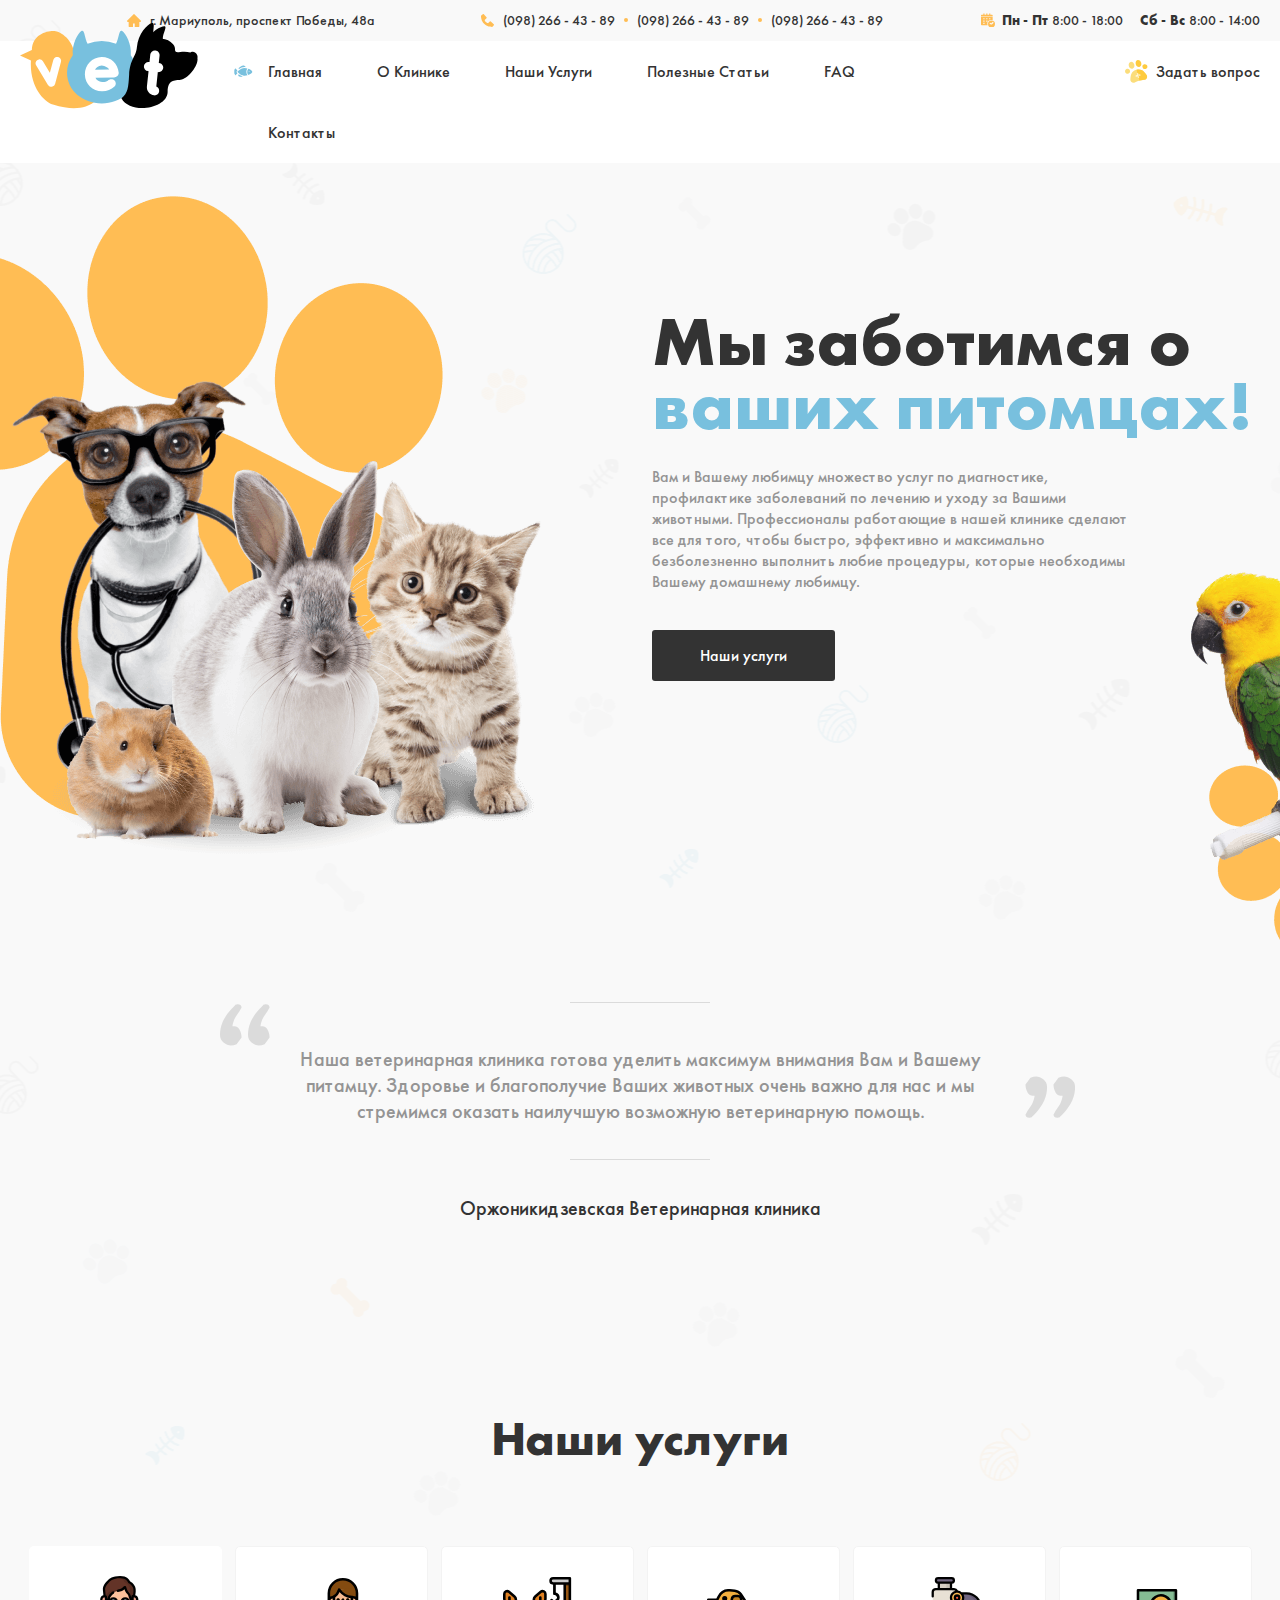
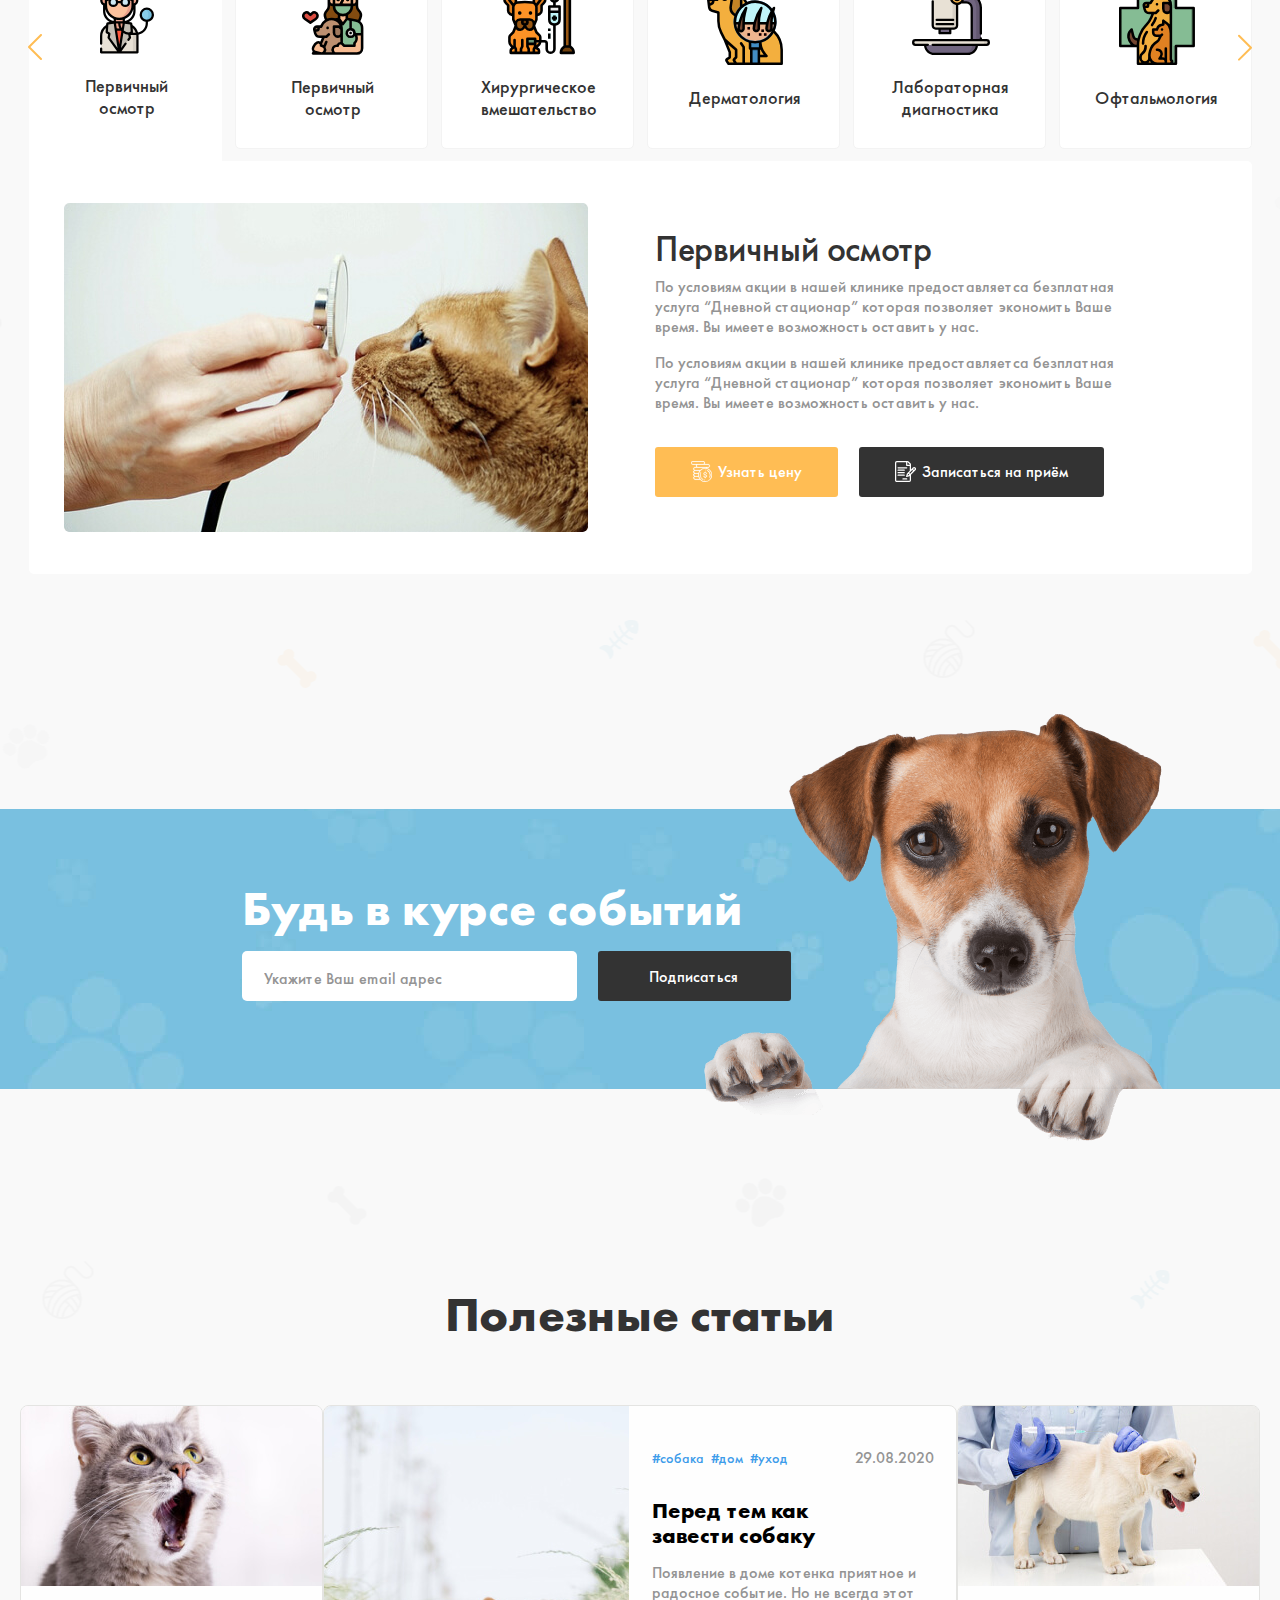
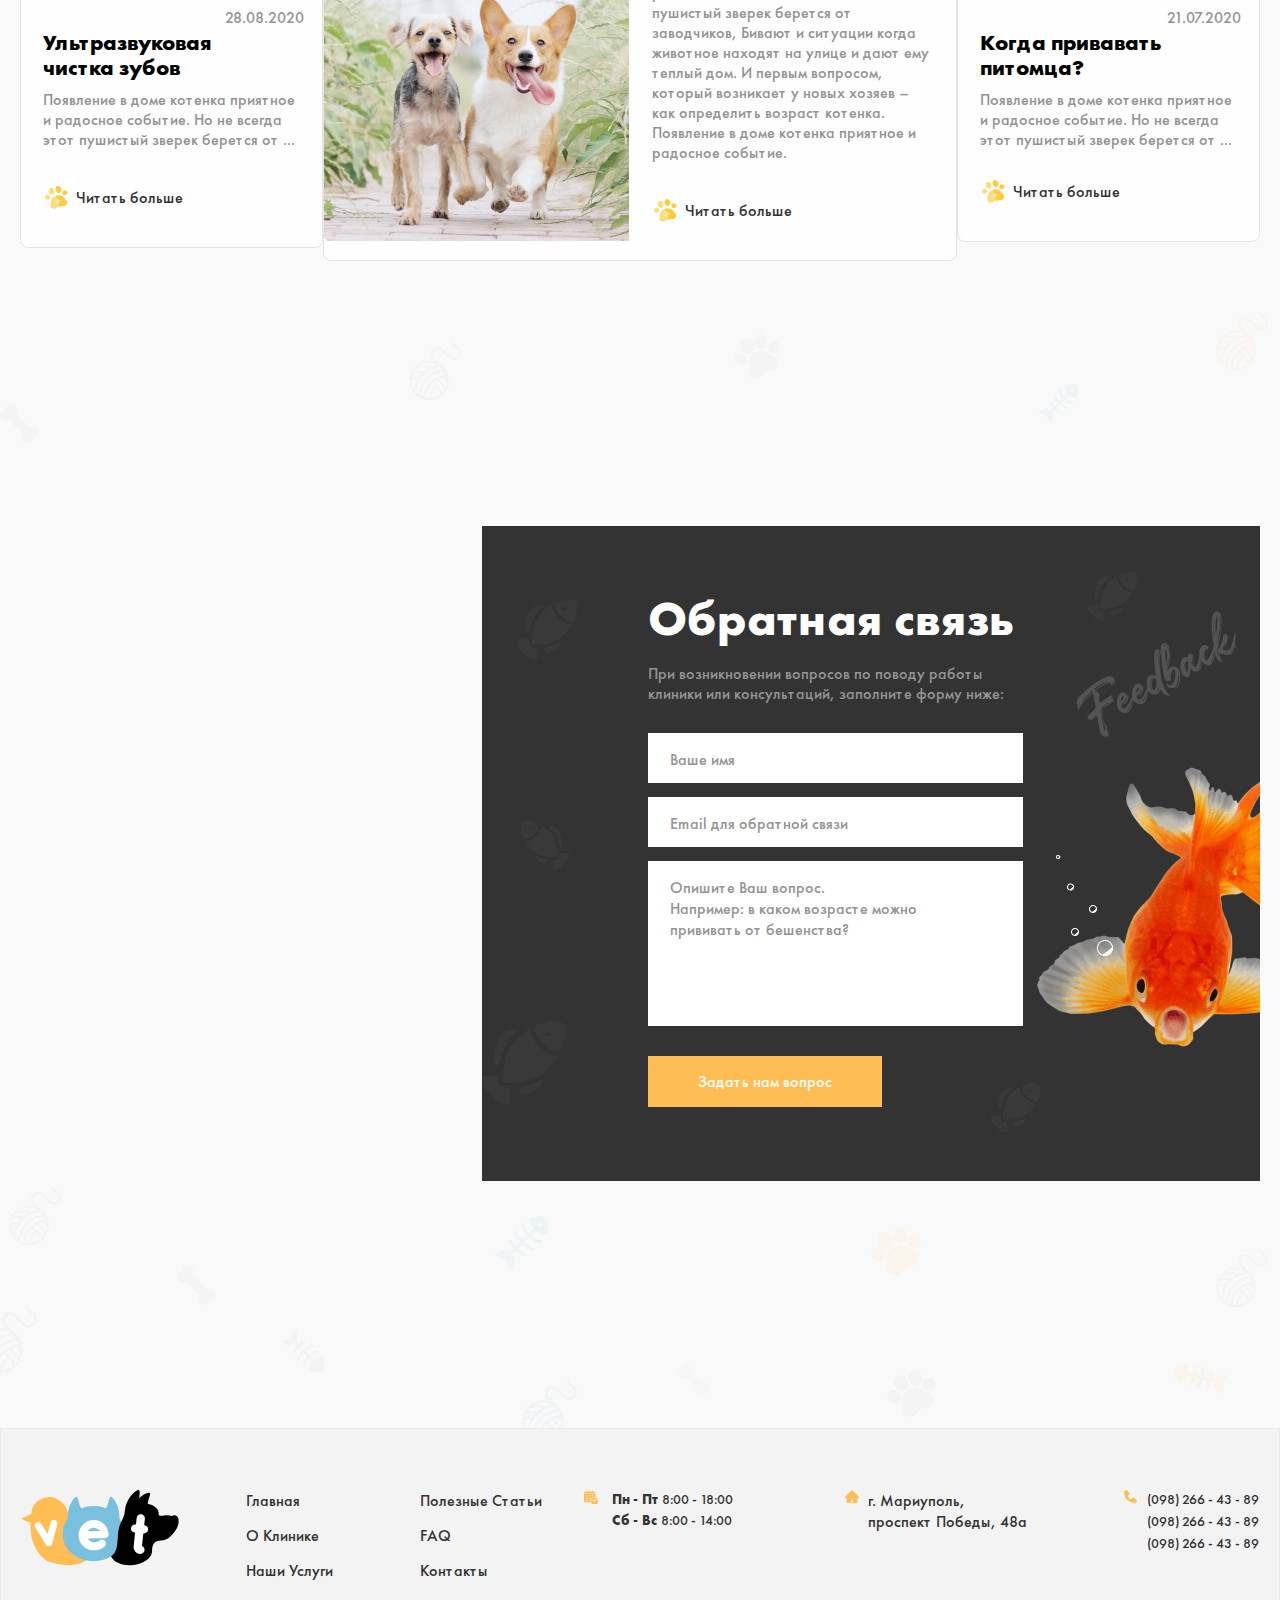
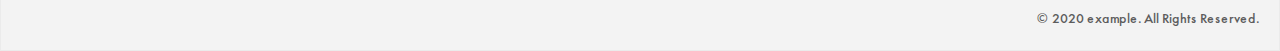
==== commit f75f5686: "Add sevises page" ====
--- a/index.html
+++ b/index.html
@@ -5,9 +5,9 @@
     <meta http-equiv="X-UA-Compatible" content="IE=edge" />
     <meta name="viewport" content="width=device-width, initial-scale=1.0" />
     <title>Vet clinic</title>
-    <!-- <link rel="stylesheet" href="./css/normalize.css" /> -->
-    <!-- <link rel="stylesheet" href="./css/main.css" /> -->
-    <link rel="stylesheet" href="./css/main.min.css" />
+    <link rel="stylesheet" href="./css/normalize.css" />
+    <link rel="stylesheet" href="./css/main.css" />
+    <!-- <link rel="stylesheet" href="./css/main.min.css" /> -->
   </head>
   <body>
     <!-- Site header start -->
@@ -76,7 +76,7 @@
                   <a class="sitenav__link" href="#">О Клинике</a>
                 </li>
                 <li class="sitenav__item">
-                  <a class="sitenav__link" href="#">Наши Услуги</a>
+                  <a class="sitenav__link" href="./servises.html">Наши Услуги</a>
                 </li>
                 <li class="sitenav__item">
                   <a class="sitenav__link" href="#">Полезные Статьи</a>
@@ -109,7 +109,7 @@
               <h1 class="info-hero__title">
                 Мы заботимся о <span class="blue-text">ваших питомцах!</span>
               </h1>
-              <p class="hero-info__text">
+              <p class="info-hero__text">
                 Вам и Вашему любимцу множество услуг по диагностике,
                 профилактике заболеваний по лечению и уходу за Вашими животными.
                 Профессионалы работающие в нашей клинике сделают все для того,
@@ -302,7 +302,7 @@
       <!-- /Update -->
 
       <!-- Article -->
-      <section class="aricle">
+      <section class="article">
         <div class="container">
           <div class="article__inner">
             <h2 class="article__title">Полезные статьи</h2>
@@ -310,16 +310,16 @@
               <li class="article__item">
                 <img
                   class="article__img"
-                  src="./images/cat-in-doctor.jpg"
+                  src="./images/cat.jpg"
                   srcset="
-                    ./images/cat-in-doctor.jpg    1x,
-                    ./images/cat-in-doctor@2x.jpg 2x
+                    ./images/cat.jpg    1x,
+                    ./images/cat@2x.jpg 2x
                   "
                   alt="article img"
                   width="305"
                   height="180"
                 />
-                <div class="article__info info-aricle">
+                <div class="article__info info-article">
                   <div class="info-article__top-wrapper">
                     <ul class="hashtag-list">
                       <li class="hashtag-item">
@@ -336,7 +336,7 @@
                       >28.08.2020</time
                     >
                   </div>
-                  <h3 class="info-aricle__title">
+                  <h3 class="info-article__title">
                     Ультразвуковая <br />чистка зубов
                   </h3>
                   <p class="info-article__text">
@@ -366,7 +366,7 @@
                   width="305"
                   height="180"
                 />
-                <div class="article__info info-aricle">
+                <div class="article__info info-article">
                   <div class="info-article__top-wrapper">
                     <ul class="hashtag-list">
                       <li class="hashtag-item">
@@ -383,7 +383,7 @@
                       >29.08.2020</time
                     >
                   </div>
-                  <h3 class="info-aricle__title">
+                  <h3 class="info-article__title">
                     Перед тем как <br />завести собаку
                   </h3>
                   <p class="info-article__text">
@@ -413,7 +413,7 @@
                   width="305"
                   height="180"
                 />
-                <div class="article__info info-aricle">
+                <div class="article__info info-article">
                   <div class="info-article__top-wrapper">
                     <ul class="hashtag-list">
                       <li class="hashtag-item">
@@ -430,7 +430,7 @@
                       >21.07.2020</time
                     >
                   </div>
-                  <h3 class="info-aricle__title">
+                  <h3 class="info-article__title">
                     Когда привавать <br />питомца?
                   </h3>
                   <p class="info-article__text">
@@ -508,7 +508,7 @@
 Например: в каком возрасте можно
 прививать от бешенства?"
                   ></textarea>
-                  <button class="connect__form-btn" type="submit">
+                  <button class="contact__form-btn" type="submit">
                     Задать нам вопрос
                   </button>
                 </form>
@@ -545,7 +545,7 @@
                 <a class="site-footer__link" href="#">О Клинике</a>
               </li>
               <li class="site-footer__item">
-                <a class="site-footer__link" href="#">Наши Услуги</a>
+                <a class="site-footer__link" href="./servises.html">Наши Услуги</a>
               </li>
             </ul>
             <ul class="site-footer__list">
--- a/css/main.css
+++ b/css/main.css
@@ -1,3 +1,10 @@
+/*
+* Prefixed by https://autoprefixer.github.io
+* PostCSS: v8.4.14,
+* Autoprefixer: v10.4.7
+* Browsers: last 4 version
+*/
+
 /*
 * Prefixed by https://autoprefixer.github.io
 * PostCSS: v8.4.14,
@@ -22,7 +29,7 @@
 @font-face {
   font-family: "Futura PT";
   src: url("../fonts/FuturaPT-Bold.woff2") format("woff2"),
-    url("../fonts/FuturaPT-Bold.woff") format("woff");
+  url("../fonts/FuturaPT-Bold.woff") format("woff");
   font-weight: bold;
   font-style: normal;
   font-display: swap;
@@ -31,7 +38,7 @@
 @font-face {
   font-family: "Futura PT Book";
   src: url("../fonts/FuturaPT-Book.woff2") format("woff2"),
-    url("../fonts/FuturaPT-Book.woff") format("woff");
+  url("../fonts/FuturaPT-Book.woff") format("woff");
   font-weight: normal;
   font-style: normal;
   font-display: swap;
@@ -40,7 +47,7 @@
 @font-face {
   font-family: "Futura PT";
   src: url("../fonts/FuturaPT-Medium.woff2") format("woff2"),
-    url("../fonts/FuturaPT-Medium.woff") format("woff");
+  url("../fonts/FuturaPT-Medium.woff") format("woff");
   font-weight: 500;
   font-style: normal;
   font-display: swap;
@@ -49,7 +56,7 @@
 @font-face {
   font-family: "Futura PT";
   src: url("../fonts/FuturaPT-Light.woff2") format("woff2"),
-    url("../fonts/FuturaPT-Light.woff") format("woff");
+  url("../fonts/FuturaPT-Light.woff") format("woff");
   font-weight: 300;
   font-style: normal;
   font-display: swap;
@@ -456,10 +463,10 @@
 /* Hero */
 .hero {
   background-image: url("../images/pet-animals.png"),
-    url("../images/parrot.png");
+  url("../images/parrot.png");
   background-repeat: no-repeat;
   background-position: top -100px left calc(50% - 502px),
-    bottom 0 right calc(50% - 695px);
+  bottom 0 right calc(50% - 695px);
 }
 
 .hero__inner {
@@ -485,7 +492,7 @@
   color: #78c0de;
 }
 
-.hero-info__text {
+.info-hero__text {
   margin-top: 0;
   margin-bottom: 38px;
   padding-right: 113px;
@@ -1057,7 +1064,7 @@
 }
 
 /* Article */
-.aricle {
+.article {
   margin-bottom: 265px;
 }
 
@@ -1166,7 +1173,7 @@
   margin-left: auto;
 }
 
-.info-aricle__title {
+.info-article__title {
   margin-top: 0;
   margin-bottom: 10px;
   font-weight: bold;
@@ -1267,7 +1274,7 @@
   margin-bottom: 29px;
 }
 
-.active .info-aricle__title {
+.active .info-article__title {
   margin-bottom: 15px;
 }
 
@@ -1404,7 +1411,7 @@
   resize: none;
 }
 
-.connect__form-btn {
+.contact__form-btn{
   display: inline-block;
   margin-top: 30px;
   padding: 15px 50px;
@@ -1416,8 +1423,159 @@
   background-color: #ffbd54;
 }
 
+/* Servises html */
+.intro {
+  background-image: url('../images/big-parrot.png');
+  background-repeat: no-repeat;
+  background-position: top 0 left calc(50% + 493px);
+}
+
+.intro__inner {
+}
+
+.intro__info {
+  display: inline-block;
+  max-width: 447px;
+  margin-left: 112px;
+  padding-top: 118px;
+  padding-bottom: 140px;
+}
+
+.intro__title {
+  margin-top: 0;
+  margin-bottom: 21px;
+  font-weight: 700;
+  font-size: 70px;
+  line-height: 64px;
+  color: #333333;
+}
+
+.intro__text {
+  margin: 0;
+}
+
+.intro__list {
+  display: grid;
+  grid-template-columns: repeat(4, 305px);
+  justify-content: space-between;
+  grid-row-gap: 34px;
+  margin: 0;
+  padding: 0;
+  list-style-type: none;
+}
+
+.intro__item::before {
+  display: inline-block;
+  margin-bottom: 21px;
+  width: 86px;
+  height: 78px;
+  content: "";
+  background-position: left center;
+  background-repeat: no-repeat;
+}
+
+.intro__item:nth-child(1)::before {
+  background-image: url("../images/doctor.svg");
+}
+
+.intro__item:nth-child(2)::before {
+  background-image: url("../images/nurse.svg");
+}
+
+.intro__item:nth-child(3)::before {
+  background-image: url("../images/puppy-getting-injection.svg");
+}
+
+.intro__item:nth-child(4)::before {
+  background-image: url("../images/dog-skin-desease.svg");
+}
+
+.intro__item:nth-child(5)::before {
+  background-image: url("../images/labaratory.svg");
+}
+
+.intro__item:nth-child(6)::before {
+  background-image: url("../images/ophtolmolgy.svg");
+}
+
+.intro__item:nth-child(7)::before {
+  background-image: url("../images/diagnostics.svg");
+}
+
+.intro__item:nth-child(8)::before {
+  background-image: url("../images/chipping.svg");
+}
+
+.intro__item:nth-child(9)::before {
+  background-image: url("../images/passport.svg");
+}
+
+.intro__item:nth-child(10)::before {
+  background-image: url("../images/injection.svg");
+}
+
+.intro__item:nth-child(11)::before {
+  background-image: url("../images/stomotology.svg");
+}
+
+.intro__item:nth-child(12)::before {
+  background-image: url("../images/call-center.svg");
+}
+
+.item-intro {
+  padding: 58px 22px 45px 54px;
+  background: #FFFFFF;
+  border-radius: 5px 5px 0px 0px;
+  background-image: url('../images/paw.svg');
+  background-repeat: no-repeat;
+  background-position: top right;
+}
+
+.item-intro:hover {
+  filter: drop-shadow(0px 4px 20px rgba(0, 0, 0, 0.2));
+}
+
+.item-intro__title {
+  margin-top: 0;
+  margin-bottom: 14px;
+  font-weight: 600;
+  font-size: 32px;
+  line-height: 34px;
+  color: #333333;
+}
+
+.item-intro__text {
+  margin-top: 0;
+  margin-bottom: 26px;
+}
+
+.item-intro:nth-child(odd) .item-intro__link {
+  background-color: #ffbd54;
+}
+
+.item-intro:nth-child(odd) .item-intro__link:hover {
+  background-color: #000000;
+  transition: 0.2s ease;
+}
+
+.item-intro:nth-child(even) .item-intro__link {
+  background-color: #78C0DE;
+}
+
+.item-intro__link {
+  display: inline-block;
+  padding: 15px 30px 14px;
+  border-radius: 3px;
+  font-size: 16px;
+  line-height: 21px;
+  color: #FFFFFF;
+  text-decoration: none;
+  transition: 0.2s ease;
+}
+
 /* Footer */
 .site-footer {
+  margin-top: 247px;
   background-color: #f3f3f3;
   border: 1px solid #ebebeb;
 }
@@ -1651,16 +1809,16 @@
 }
 
 @media only screen and (-webkit-min-device-pixel-ratio: 2),
-  only screen and (-o-min-device-pixel-ratio: 2/1),
-  only screen and (min-device-pixel-ratio: 2),
-  only screen and (min-resolution: 192dpi),
-  only screen and (min-resolution: 2dppx) {
+only screen and (-o-min-device-pixel-ratio: 2/1),
+only screen and (min-device-pixel-ratio: 2),
+only screen and (min-resolution: 192dpi),
+only screen and (min-resolution: 2dppx) {
   body {
     background-image: url("../images/bg@2x.png");
   }
   .hero {
     background-image: url("../images/pet-animals@2x.png"),
-      url("../images/parrot@2x.png");
+    url("../images/parrot@2x.png");
   }
   .update {
     background-image: url("../images/article-bg@2x.jpg");
@@ -1668,4 +1826,4 @@
   .contact__info {
     background-image: url("../images/fish@2x.png");
   }
-}
+}--- a/css/main.min.css
+++ b/css/main.min.css
@@ -1,2 +1,2 @@
 button,hr,input{overflow:visible}progress,sub,sup{vertical-align:baseline}[type=checkbox],[type=radio],legend{box-sizing:border-box;padding:0}html{line-height:1.15;-webkit-text-size-adjust:100%}body{margin:0}details,main{display:block}h1{font-size:2em;margin:.67em 0}hr{box-sizing:content-box;height:0}code,kbd,pre,samp{font-family:monospace,monospace;font-size:1em}a{background-color:transparent}abbr[title]{border-bottom:none;text-decoration:underline;text-decoration:underline dotted}b,strong{font-weight:bolder}small{font-size:80%}sub,sup{font-size:75%;line-height:0;position:relative}sub{bottom:-.25em}sup{top:-.5em}img{border-style:none}button,input,optgroup,select,textarea{font-family:inherit;font-size:100%;line-height:1.15;margin:0}button,select{text-transform:none}[type=button],[type=reset],[type=submit],button{-webkit-appearance:button}[type=button]::-moz-focus-inner,[type=reset]::-moz-focus-inner,[type=submit]::-moz-focus-inner,button::-moz-focus-inner{border-style:none;padding:0}[type=button]:-moz-focusring,[type=reset]:-moz-focusring,[type=submit]:-moz-focusring,button:-moz-focusring{outline:ButtonText dotted 1px}fieldset{padding:.35em .75em .625em}legend{color:inherit;display:table;max-width:100%;white-space:normal}textarea{overflow:auto}[type=number]::-webkit-inner-spin-button,[type=number]::-webkit-outer-spin-button{height:auto}[type=search]{-webkit-appearance:textfield;outline-offset:-2px}[type=search]::-webkit-search-decoration{-webkit-appearance:none}::-webkit-file-upload-button{-webkit-appearance:button;font:inherit}summary{display:list-item}[hidden],template{display:none}
-body,html{height:100%}.hero-wrapper,body{background-color:var(--main-bg-color)}.tel-link-center::before,.top-header__item:not(:last-child),.top-header__list::before{margin-right:9px}.site-footer__tel-item,.site-footer__time-item,.top-header__address,.top-header__item,.top-header__time-item{font-weight:500;font-size:14px;line-height:18px}.article__title,.quote__inner,.servises-icon,.servises__link,.servises__title{text-align:center}.article__item,.quote__text-wrapper,.servises__link,body{-webkit-box-orient:vertical;-webkit-box-direction:normal}:root{--main-font-family:"Futura PT","Arial",sans-serif;--main-text-color:#949494;--main-bg-color:#f9f9f9;--main-font-size:16px;--main-font-weight:normal;--main-line-height:20px;--black-btn-color:#333333;--yellow-btn-color:#ffbd54;--btn-border-radius:3px}@font-face{font-family:"Futura PT";src:url("../fonts/FuturaPT-Bold.woff2") format("woff2"),url("../fonts/FuturaPT-Bold.woff") format("woff");font-weight:700;font-style:normal;font-display:swap}@font-face{font-family:"Futura PT Book";src:url("../fonts/FuturaPT-Book.woff2") format("woff2"),url("../fonts/FuturaPT-Book.woff") format("woff");font-weight:400;font-style:normal;font-display:swap}@font-face{font-family:"Futura PT";src:url("../fonts/FuturaPT-Medium.woff2") format("woff2"),url("../fonts/FuturaPT-Medium.woff") format("woff");font-weight:500;font-style:normal;font-display:swap}@font-face{font-family:"Futura PT";src:url("../fonts/FuturaPT-Light.woff2") format("woff2"),url("../fonts/FuturaPT-Light.woff") format("woff");font-weight:300;font-style:normal;font-display:swap}*,html{-webkit-box-sizing:border-box;box-sizing:border-box}img{display:block;height:auto}.hero-wrapper,.site-header__top,body{display:-webkit-box;display:-ms-flexbox}body{display:flex;-ms-flex-direction:column;flex-direction:column;margin:0;padding:0;font-family:var(--main-font-family);font-weight:var(--main-font-weight);font-size:var(--main-font-size);line-height:var(--main-line-height);color:var(--main-text-color);background-image:url("../images/bg.png");background-position:top 140px center}.visually-hidden{position:absolute;width:1px;height:1px;margin:-1px;padding:0;border:0;white-space:nowrap;-webkit-clip-path:inset(100%);clip-path:inset(100%);clip:rect(0 0 0 0);overflow:hidden}.container{max-width:1350px;margin-right:auto;margin-left:auto;padding-right:20px;padding-left:20px}.site-main{-webkit-box-flex:1;-ms-flex-positive:1;flex-grow:1}.hero-wrapper{display:flex}.servises-icon:hover,.site-header__bottom-wrapper{background-color:#fff}.site-header__top{display:flex;-webkit-box-align:center;-ms-flex-align:center;align-items:center;-webkit-box-pack:end;-ms-flex-pack:end;justify-content:flex-end;padding-top:11px;padding-bottom:12px}.top-header__address,.top-header__list{display:-webkit-box;display:-ms-flexbox}.top-header__address{display:flex;-webkit-box-align:center;-ms-flex-align:center;align-items:center;font-style:normal}.top-header__address::before{display:inline-block;margin-right:9px;width:14px;height:13px;content:"";background-image:url("../images/icon-house.svg")}.top-header__address-link{color:#333;text-decoration:none}.top-header__list{display:flex;-webkit-box-align:center;-ms-flex-align:center;align-items:center;margin:0 98px 0 106px;padding:0;list-style:none}.top-header__list::before{display:inline-block;width:13px;height:13px;content:"";background-image:url("../images/icon-phone.svg")}.tel-link-center::after,.tel-link-center::before{width:4px;height:4px;border-radius:50%;background-color:var(--yellow-btn-color);display:inline-block;content:""}.site-footer__link,.site-footer__tel-link,.top-header__link-tel{color:#333;text-decoration:none;-webkit-transition:.2s;-o-transition:.2s;transition:.2s}.top-header__link-tel:hover{color:var(--yellow-btn-color);-webkit-transition:.2s;-o-transition:.2s;transition:.2s}.top-header__link-tel:active{color:#333;opacity:.6;-webkit-transition:.2s;-o-transition:.2s;transition:.2s}.ask-question-btn-wrapper,.contact-inner,.tel-link-center,.update__form{display:-webkit-box;display:-ms-flexbox;display:flex;-webkit-box-align:center;-ms-flex-align:center;align-items:center}.tel-link-center::after{margin-left:9px}.top-header__time-list{display:-webkit-box;display:-ms-flexbox;display:flex;-webkit-box-align:center;-ms-flex-align:center;align-items:center;margin:0;padding:0;list-style:none}.site-header__bottom,.sitenav{display:-webkit-box;display:-ms-flexbox}.top-header__time-list::before{display:inline-block;margin-right:7px;width:14px;height:14px;content:"";background-image:url("../images/schedule.svg")}.site-footer__time-item,.top-header__time-item{color:#333}.ask-question-btn,.sitenav__item{font-weight:500;font-size:16px;line-height:21px}.top-header__time-item:not(:last-child){margin-right:17px}.site-header__bottom{position:relative;display:flex;-webkit-box-align:start;-ms-flex-align:start;align-items:flex-start;-webkit-box-pack:end;-ms-flex-pack:end;justify-content:flex-end}.site-header__logo{position:absolute;left:0;top:-18px}.quote__inner,.servises__list-wrapper,.sitenav{position:relative}.site-footer__logo:hover,.site-header__logo:hover{opacity:.8;-webkit-transition:.2s;-o-transition:.2s;transition:.2s}.site-footer__logo:active,.site-header__logo:active{opacity:.6;-webkit-transition:.2s;-o-transition:.2s;transition:.2s}.site-header__img{width:178px;height:86px}.sitenav{display:flex;-webkit-box-align:center;-ms-flex-align:center;align-items:center;margin-right:163px}.sitenav::before{position:absolute;top:20px;left:-36px;display:inline-block;width:21px;height:21px;content:"";background-image:url("../images/icon-fish.svg")}.sitenav__list{display:-webkit-box;display:-ms-flexbox;display:flex;-ms-flex-wrap:wrap;flex-wrap:wrap;-webkit-box-align:center;-ms-flex-align:center;align-items:center;width:692px;margin:0;padding:0;list-style:none}.ask-question-btn,.sitenav__link{display:inline-block;padding-top:20px;padding-bottom:17px;text-decoration:none;color:#333}.sitenav__item{margin-right:55px}.sitenav__item:nth-child(6n){margin-right:0}.sitenav__link{border-bottom:3px solid transparent;-webkit-transition:.2s;-o-transition:.2s;transition:.2s}.ask-question-btn:hover,.sitenav__link:hover{border-color:#f4ffad;-webkit-transition:.2s;-o-transition:.2s;transition:.2s}.ask-question-btn:active,.sitenav__link:active{border-color:#f4ffad;-webkit-transition:.2s;-o-transition:.2s;transition:.2s;opacity:.6}.ask-question-btn-wrapper::before{display:inline-block;margin-right:5px;width:28px;height:27px;content:"";background-image:url("../images/icon-paw.svg")}.ask-question-btn{border-bottom:3px solid transparent}.hero{background-image:url("../images/pet-animals.png"),url("../images/parrot.png");background-repeat:no-repeat;background-position:top -100px left calc(50% - 502px),bottom 0 right calc(50% - 695px)}.hero__inner{padding-top:146px;padding-bottom:321px}.hero__info{margin-left:auto;width:608px}.info-hero__title{margin-top:0;margin-bottom:29px;font-weight:700;font-size:70px;line-height:64px;color:#333}.blue-text{color:#78c0de}.hero-info__text{margin-top:0;margin-bottom:38px;padding-right:113px;line-height:21px}.servises-black-btn,.servises-yellow-btn{padding:15px 48px;line-height:21px;color:#fff;border-radius:var(--btn-border-radius);display:inline-block;font-weight:500;font-size:16px;text-decoration:none}.servises-black-btn{background:#333;-webkit-transition:.2s;-o-transition:.2s;transition:.2s}.servises-black-btn:active,.servises-black-btn:hover{color:#333;background-color:#ffbd54;-webkit-transition:.2s;-o-transition:.2s}.servises-black-btn:hover{transition:.2s}.servises-black-btn:active{opacity:.6;transition:.2s}.servises-yellow-btn{background:#ffbd54;-webkit-transition:.2s;-o-transition:.2s;transition:.2s}.quote__text-wrapper,.servises__list{display:-webkit-box;display:-ms-flexbox}.servises-icon,.servises__link::before,.update{background-position:center}.servises-yellow-btn:hover{color:#ffbd54;background-color:#333;-webkit-transition:.2s;-o-transition:.2s;transition:.2s}.servises-yellow-btn:active{color:#ffbd54;background-color:#333;opacity:.6;-webkit-transition:.2s;-o-transition:.2s;transition:.2s}.quote{margin-bottom:191px}.quote__inner::before{position:absolute;top:2px;left:200px;display:inline-block;width:50px;height:42px;content:"";background-image:url("../images/double-quote-up.svg")}.quote__inner::after{position:absolute;top:74px;right:185px;display:inline-block;width:50px;height:42px;content:"";background-image:url("../images/double-quote-down.svg")}.quote__text-wrapper::after,.quote__text-wrapper::before{width:140px;height:1px;background-color:#dbdbdb;content:""}.quote__text-wrapper{display:flex;-ms-flex-direction:column;flex-direction:column;-webkit-box-align:center;-ms-flex-align:center;align-items:center;width:753px;margin-left:auto;margin-right:auto;margin-bottom:35px;text-align:center}.quote__text,.quote__title{margin:0;font-size:20px;line-height:26px}.quote__text-wrapper::before{display:inline-block;margin-bottom:43px}.quote__text-wrapper::after{display:inline-block;margin-top:35px}.quote__title{font-weight:500;color:#333}.servises{margin-bottom:235px}.servises__title{margin-top:0;margin-bottom:80px;font-weight:700;font-size:48px;line-height:54px;color:#333}.servises-icon{position:absolute;display:inline-block;top:76px;width:50px;height:50px;padding:0;background-color:transparent;border:none;background-repeat:no-repeat}.icon-left{left:-10px;background-image:url("../images/servises-icon-left.svg")}.icon-right{right:-10px;background-image:url("../images/servises-icon-right.svg")}.servises-icon:active{background-color:#fff;opacity:.6}.servises__list{display:flex;width:1223px;margin:0 auto;padding:0;overflow:hidden;list-style:none}.servises__bottom,.servises__link{display:-webkit-box;display:-ms-flexbox;background-color:#fff}.servises__item{width:193px;-ms-flex-negative:0;flex-shrink:0}.servises__item:not(:last-child){margin-right:13px}.servises__link{display:flex;-ms-flex-direction:column;flex-direction:column;-webkit-box-align:center;-ms-flex-align:center;align-items:center;padding:30px 32px 28px 35px;border:1px solid #f3f3f3;border-radius:5px;text-decoration:none}.servises__link:hover{opacity:.8}.servises__link:active{opacity:.6}.servises__link::before{display:inline-block;margin-bottom:21px;width:86px;height:78px;content:"";background-repeat:no-repeat}.servises__item:first-child .servises__link{padding-bottom:42px;border:none;border-radius:5px 5px 0 0}.servises__item:nth-child(10) .servises__link,.servises__item:nth-child(11) .servises__link,.servises__item:nth-child(12) .servises__link,.servises__item:nth-child(4) .servises__link,.servises__item:nth-child(6) .servises__link,.servises__item:nth-child(8) .servises__link{padding-top:41px;padding-bottom:39px}.servises__item:first-child .servises__link::before{background-image:url("../images/doctor.svg")}.servises__item:nth-child(2) .servises__link::before{background-image:url("../images/nurse.svg")}.servises__item:nth-child(3) .servises__link::before{background-image:url("../images/puppy-getting-injection.svg")}.servises__item:nth-child(4) .servises__link::before{background-image:url("../images/dog-skin-desease.svg")}.servises__item:nth-child(5) .servises__link::before{background-image:url("../images/labaratory.svg")}.servises__item:nth-child(6) .servises__link::before{background-image:url("../images/ophtolmolgy.svg")}.servises__item:nth-child(7) .servises__link::before{background-image:url("../images/diagnostics.svg")}.servises__item:nth-child(8) .servises__link::before{background-image:url("../images/chipping.svg")}.servises__item:nth-child(9) .servises__link::before{background-image:url("../images/passport.svg")}.servises__item:nth-child(10) .servises__link::before{background-image:url("../images/injection.svg")}.servises__item:nth-child(11) .servises__link::before{background-image:url("../images/stomotology.svg")}.servises__item:nth-child(12) .servises__link::before{background-image:url("../images/call-center.svg")}.servises__item-title{margin:0;font-weight:500;font-size:18px;line-height:22px;color:#333}.servises__bottom{display:flex;-webkit-box-align:center;-ms-flex-align:center;align-items:center;width:1223px;margin-left:auto;margin-right:auto;padding:42px 35px;border-radius:0 5px 5px}.servises__bottom-img{width:524px;height:329px;border-radius:5px}.bottom-servises__info{margin-left:67px;width:492px}.bottom-servises__title{margin-top:0;margin-bottom:18px;font-weight:500;font-size:36px;line-height:20px;color:#333}.article__title,.update__title{font-size:48px;line-height:20px}.bottom-servises__text{margin-top:0;margin-bottom:9}.bottom-servises__btn-wrapper{display:-webkit-box;display:-ms-flexbox;display:flex;-webkit-box-align:center;-ms-flex-align:center;align-items:center;margin-top:34px}.article__title,.info-aricle__title,.update__title{margin-top:0;font-weight:700}.bottom-servises__btn{display:-webkit-box;display:-ms-flexbox;display:flex;-webkit-box-align:center;-ms-flex-align:center;align-items:center;padding:14px 36px 15px}.article__item,.article__list{display:-webkit-box;display:-ms-flexbox}.bottom-servises__btn:first-child{margin-right:21px}.bottom-servises__btn::before{display:inline-block;width:21px;height:21px;content:"";margin-right:6px}.bottom-servises__btn:first-child::before{background-image:url("../images/icon-money.svg")}.bottom-servises__btn:last-child::before{background-image:url("../images/icon-document.svg")}.update{margin-bottom:216px;background-image:url("../images/article-bg.jpg")}.update__inner{position:relative;margin-left:222px;padding-top:90px;padding-bottom:88px}.update__title{margin-bottom:32px;color:#fff}.update__form-input{width:335px;margin-right:21px;padding:16px 20px 10px;color:#333;line-height:20px;background-color:#fff;border-radius:5px;border:2px solid transparent}.update__form-input::-webkit-input-placeholder{font-size:16px;line-height:20px;color:#949494}.update__form-input::-moz-placeholder{font-size:16px;line-height:20px;color:#949494}.update__form-input:-ms-input-placeholder{font-size:16px;line-height:20px;color:#949494}.update__form-input::-ms-input-placeholder{font-size:16px;line-height:20px;color:#949494}.update__form-input::placeholder{font-size:16px;line-height:20px;color:#949494}.update__form-input:focus{outline:transparent solid 2px;outline-offset:1px;border:2px solid #ffbd54;-webkit-transition:.1s;-o-transition:.1s;transition:.1s}.update__form-input:not(:-moz-placeholder-shown):not(:focus):invalid{border-color:#dc4d41;color:#dc4d41;-moz-transition:.1s;transition:.1s}.update__form-input:not(:-ms-input-placeholder):not(:focus):invalid{border-color:#dc4d41;color:#dc4d41;-ms-transition:.1s;transition:.1s}.update__form-input:not(:placeholder-shown):not(:focus):invalid{border-color:#dc4d41;color:#dc4d41;-webkit-transition:.1s;-o-transition:.1s;transition:.1s}.update__btn{padding:15px 53px 14px 51px;border:none}.update__main-img{position:absolute;top:-136px;right:-5px;width:613px;height:481px}.aricle{margin-bottom:265px}.article__title{margin-bottom:80px;color:#333}.article__list{display:flex;-webkit-box-align:start;-ms-flex-align:start;align-items:flex-start;-webkit-box-pack:justify;-ms-flex-pack:justify;justify-content:space-between;margin:0;padding:0;list-style:none}.article__item{display:flex;-ms-flex-direction:column;flex-direction:column;-webkit-box-align:start;-ms-flex-align:start;align-items:flex-start;width:305px;background-color:#fefefe;border:1px solid #e4e4e2;border-radius:8px;overflow:hidden}.article__item:active,.article__item:hover{-webkit-filter:drop-shadow(0px 4px 4px rgba(0,0,0,0.25));filter:drop-shadow(0px 4px 4px rgba(0, 0, 0, .25))}.article__img{width:305px;height:180px}.article__info{width:305px;padding:22px 22px 36px}.info-article__top-wrapper{display:-webkit-box;display:-ms-flexbox;display:flex;-webkit-box-align:center;-ms-flex-align:center;align-items:center;-webkit-box-pack:justify;-ms-flex-pack:justify;justify-content:space-between;margin-bottom:2px}.hashtag-list{display:none;-webkit-box-align:center;-ms-flex-align:center;align-items:center;margin:0;padding:0;list-style:none}.hashtag-item{font-size:14px;line-height:22px}.hashtag-item:nth-child(2){margin-left:7px;margin-right:7px}.hashtag-link{color:#3d9cea;text-decoration:none}.article__time{margin-left:auto}.info-aricle__title{margin-bottom:10px;font-size:22px;line-height:25px;color:#000}.info-article__big-text,.info-article__text{margin-bottom:34px;margin-top:0}.article__item:nth-child(3) .info-article__text{margin-bottom:28px}.info-article__big-text{display:none}.info-article__btn{display:-webkit-box;display:-ms-flexbox;display:flex;-webkit-box-align:center;-ms-flex-align:center;align-items:center;line-height:21px;color:#333;text-decoration:none;-webkit-transition:.2s;-o-transition:.2s;transition:.2s}.info-article__btn:hover{color:#ffbd54;-webkit-transition:.2s;-o-transition:.2s;transition:.2s}.info-article__btn:active{color:#333;opacity:.6;-webkit-transition:.2s;-o-transition:.2s;transition:.2s}.info-article__btn::before{display:inline-block;margin-right:5px;width:28px;height:27px;content:"";background-image:url("../images/icon-paw.svg")}.active,.active .hashtag-list,.info-contact__inner{display:-webkit-box;display:-ms-flexbox}.active{display:flex;-webkit-box-orient:horizontal;-webkit-box-direction:normal;-ms-flex-direction:row;flex-direction:row;-webkit-box-align:start;-ms-flex-align:start;align-items:flex-start;-webkit-box-pack:justify;-ms-flex-pack:justify;justify-content:space-between;width:640px}.contact__form,.info-contact__inner{-webkit-box-orient:vertical;-webkit-box-direction:normal}.active .article__info{width:304px;padding-top:41px;padding-left:0}.active .article__img{width:305px;height:435px}.active .hashtag-list{display:flex}.active .info-article__top-wrapper{margin-bottom:29px}.active .info-aricle__title{margin-bottom:15px}.active .info-article__big-text{display:inline-block}.active .info-article__text{display:none}.contact-container{max-width:1480px;margin-right:auto;margin-left:auto;padding-right:20px;padding-left:20px}.contact__map{width:462px;height:652px;border:none}.contact__info{-webkit-box-flex:1;-ms-flex-positive:1;flex-grow:1;padding-top:62px;padding-bottom:74px;background-color:#333;background-image:url("../images/fish.png")}.info-contact__inner{display:flex;-ms-flex-direction:column;flex-direction:column;-webkit-box-align:start;-ms-flex-align:start;align-items:flex-start;width:375px;margin-left:166px}.contact__form,.site-footer__top{display:-webkit-box;display:-ms-flexbox}.info-contact__title{margin-top:0;margin-bottom:14px;font-weight:700;font-size:48px;line-height:62px;color:#fff}.connect__form-btn,.site-footer__address-link,.site-footer__item{font-weight:500;font-size:16px;line-height:21px}.info-contact__text{margin-top:0;margin-bottom:29px;color:#949494}.contact__form{display:flex;-ms-flex-direction:column;flex-direction:column;-webkit-box-align:start;-ms-flex-align:start;align-items:flex-start;width:100%}.contact__input{width:100%;padding:16px 22px 13px;line-height:21px;border:none;background-color:#fff}.contact__input:focus{outline:#9af39a dashed 2px}.contact__input::-webkit-input-placeholder{line-height:21px;color:#949494}.contact__input::-moz-placeholder{line-height:21px;color:#949494}.contact__input:-ms-input-placeholder{line-height:21px;color:#949494}.contact__input::-ms-input-placeholder{line-height:21px;color:#949494}.contact__input::placeholder{line-height:21px;color:#949494}.contact__input:nth-child(2){margin-top:14px;margin-bottom:14px}.contact__textarea{height:165px;resize:none}.connect__form-btn{display:inline-block;margin-top:30px;padding:15px 50px;color:#fff;border:none;background-color:#ffbd54}.site-footer{background-color:#f3f3f3;border:1px solid #ebebeb}.site-footer__inner{padding-top:61px;padding-bottom:23px}.site-footer__top{display:flex;-webkit-box-align:start;-ms-flex-align:start;align-items:flex-start;margin-bottom:28px}.site-footer__list,.site-footer__time-list{display:-webkit-box;display:-ms-flexbox;-webkit-box-orient:vertical;-webkit-box-direction:normal;padding:0;list-style:none}.site-footer__img{width:158px;height:76px}.site-footer__list{display:flex;-ms-flex-direction:column;flex-direction:column;-webkit-box-align:start;-ms-flex-align:start;align-items:flex-start;margin:0}.list-footer{margin-left:67px;margin-right:87px}.site-footer__item:not(:last-child){margin-bottom:14px}.site-footer__link:hover{color:#ffbd54;-webkit-transition:.2s;-o-transition:.2s;transition:.2s}.site-footer__link:active{color:#333;opacity:.7;-webkit-transition:.2s;-o-transition:.2s;transition:.2s}.site-footer__time-list{position:relative;display:flex;-ms-flex-direction:column;flex-direction:column;margin:0 112px 0 auto}.site-footer__time-list::before{position:absolute;top:0;left:-28px;display:inline-block;width:14px;height:14px;content:"";background-image:url("../images/schedule.svg")}.site-footer__time-item:first-child{margin-bottom:3px}.site-footer__address{display:-webkit-box;display:-ms-flexbox;display:flex;-webkit-box-align:start;-ms-flex-align:start;align-items:flex-start;margin-right:120px}.site-footer__address::before{display:inline-block;margin-right:9px;width:14px;height:13px;content:"";background-image:url("../images/icon-house.svg")}.site-footer__address-link{font-style:normal;display:-webkit-box;display:-ms-flexbox;display:flex;-webkit-box-align:center;-ms-flex-align:center;align-items:center;color:#333;text-decoration:none}.site-footer__tel-list{position:relative;display:-webkit-box;display:-ms-flexbox;display:flex;-webkit-box-orient:vertical;-webkit-box-direction:normal;-ms-flex-direction:column;flex-direction:column;margin:0;padding:0;list-style:none}.site-footer__tel-list::before{position:absolute;top:0;left:-23px;display:inline-block;width:14px;height:14px;content:"";background-image:url("../images/icon-phone.svg");background-repeat:no-repeat}.site-footer__tel-item:not(:last-child){margin-bottom:4px}.site-footer__tel-link:hover{color:#ffbd54;-webkit-transition:.2s;-o-transition:.2s;transition:.2s}.site-footer__tel-link:active{color:#333;opacity:.6;-webkit-transition:.2s;-o-transition:.2s;transition:.2s}.site-footer__bottom{text-align:right}.site-footer__bottom-text{margin:0;font-size:14px;line-height:18px;color:#5c5c5c}@media only screen and (-webkit-min-device-pixel-ratio:2),only screen and (-o-min-device-pixel-ratio:2/1),only screen and (min-device-pixel-ratio:2),only screen and (min-resolution:192dpi),only screen and (min-resolution:2dppx){body{background-image:url("../images/bg@2x.png")}.hero{background-image:url("../images/pet-animals@2x.png"),url("../images/parrot@2x.png")}.update{background-image:url("../images/article-bg@2x.jpg")}.contact__info{background-image:url("../images/fish@2x.png")}}+body,html{height:100%}.hero-wrapper,body{background-color:var(--main-bg-color)}.tel-link-center::before,.top-header__item:not(:last-child),.top-header__list::before{margin-right:9px}.site-footer__tel-item,.site-footer__time-item,.top-header__address,.top-header__item,.top-header__time-item{font-weight:500;font-size:14px;line-height:18px}.article__title,.quote__inner,.servises-icon,.servises__link,.servises__title{text-align:center}.article__item,.quote__text-wrapper,.servises__link,body{-webkit-box-orient:vertical;-webkit-box-direction:normal}:root{--main-font-family:"Futura PT","Arial",sans-serif;--main-text-color:#949494;--main-bg-color:#f9f9f9;--main-font-size:16px;--main-font-weight:normal;--main-line-height:20px;--black-btn-color:#333333;--yellow-btn-color:#ffbd54;--btn-border-radius:3px}@font-face{font-family:"Futura PT";src:url("../fonts/FuturaPT-Bold.woff2") format("woff2"),url("../fonts/FuturaPT-Bold.woff") format("woff");font-weight:700;font-style:normal;font-display:swap}@font-face{font-family:"Futura PT Book";src:url("../fonts/FuturaPT-Book.woff2") format("woff2"),url("../fonts/FuturaPT-Book.woff") format("woff");font-weight:400;font-style:normal;font-display:swap}@font-face{font-family:"Futura PT";src:url("../fonts/FuturaPT-Medium.woff2") format("woff2"),url("../fonts/FuturaPT-Medium.woff") format("woff");font-weight:500;font-style:normal;font-display:swap}@font-face{font-family:"Futura PT";src:url("../fonts/FuturaPT-Light.woff2") format("woff2"),url("../fonts/FuturaPT-Light.woff") format("woff");font-weight:300;font-style:normal;font-display:swap}*,html{-webkit-box-sizing:border-box;box-sizing:border-box}img{display:block;height:auto}.hero-wrapper,.site-header__top,body{display:-webkit-box;display:-ms-flexbox}body{display:flex;-ms-flex-direction:column;flex-direction:column;margin:0;padding:0;font-family:var(--main-font-family);font-weight:var(--main-font-weight);font-size:var(--main-font-size);line-height:var(--main-line-height);color:var(--main-text-color);background-image:url("../images/bg.png");background-position:top 140px center}.visually-hidden{position:absolute;width:1px;height:1px;margin:-1px;padding:0;border:0;white-space:nowrap;-webkit-clip-path:inset(100%);clip-path:inset(100%);clip:rect(0 0 0 0);overflow:hidden}.container{max-width:1350px;margin-right:auto;margin-left:auto;padding-right:20px;padding-left:20px}.site-main{-webkit-box-flex:1;-ms-flex-positive:1;flex-grow:1}.hero-wrapper{display:flex}.servises-icon:hover,.site-header__bottom-wrapper{background-color:#fff}.site-header__top{display:flex;-webkit-box-align:center;-ms-flex-align:center;align-items:center;-webkit-box-pack:end;-ms-flex-pack:end;justify-content:flex-end;padding-top:11px;padding-bottom:12px}.top-header__address,.top-header__list{display:-webkit-box;display:-ms-flexbox}.top-header__address{display:flex;-webkit-box-align:center;-ms-flex-align:center;align-items:center;font-style:normal}.top-header__address::before{display:inline-block;margin-right:9px;width:14px;height:13px;content:"";background-image:url("../images/icon-house.svg")}.top-header__address-link{color:#333;text-decoration:none}.top-header__list{display:flex;-webkit-box-align:center;-ms-flex-align:center;align-items:center;margin:0 98px 0 106px;padding:0;list-style:none}.top-header__list::before{display:inline-block;width:13px;height:13px;content:"";background-image:url("../images/icon-phone.svg")}.tel-link-center::after,.tel-link-center::before{width:4px;height:4px;border-radius:50%;background-color:var(--yellow-btn-color);display:inline-block;content:""}.site-footer__link,.site-footer__tel-link,.top-header__link-tel{color:#333;text-decoration:none;-webkit-transition:.2s;-o-transition:.2s;transition:.2s}.top-header__link-tel:hover{color:var(--yellow-btn-color);-webkit-transition:.2s;-o-transition:.2s;transition:.2s}.top-header__link-tel:active{color:#333;opacity:.6;-webkit-transition:.2s;-o-transition:.2s;transition:.2s}.ask-question-btn-wrapper,.contact-inner,.tel-link-center,.update__form{display:-webkit-box;display:-ms-flexbox;display:flex;-webkit-box-align:center;-ms-flex-align:center;align-items:center}.tel-link-center::after{margin-left:9px}.top-header__time-list{display:-webkit-box;display:-ms-flexbox;display:flex;-webkit-box-align:center;-ms-flex-align:center;align-items:center;margin:0;padding:0;list-style:none}.site-header__bottom,.sitenav{display:-webkit-box;display:-ms-flexbox}.top-header__time-list::before{display:inline-block;margin-right:7px;width:14px;height:14px;content:"";background-image:url("../images/schedule.svg")}.site-footer__time-item,.top-header__time-item{color:#333}.ask-question-btn,.sitenav__item{font-weight:500;font-size:16px;line-height:21px}.top-header__time-item:not(:last-child){margin-right:17px}.site-header__bottom{position:relative;display:flex;-webkit-box-align:start;-ms-flex-align:start;align-items:flex-start;-webkit-box-pack:end;-ms-flex-pack:end;justify-content:flex-end}.site-header__logo{position:absolute;left:0;top:-18px}.quote__inner,.servises__list-wrapper,.sitenav{position:relative}.site-footer__logo:hover,.site-header__logo:hover{opacity:.8;-webkit-transition:.2s;-o-transition:.2s;transition:.2s}.site-footer__logo:active,.site-header__logo:active{opacity:.6;-webkit-transition:.2s;-o-transition:.2s;transition:.2s}.site-header__img{width:178px;height:86px}.sitenav{display:flex;-webkit-box-align:center;-ms-flex-align:center;align-items:center;margin-right:163px}.sitenav::before{position:absolute;top:20px;left:-36px;display:inline-block;width:21px;height:21px;content:"";background-image:url("../images/icon-fish.svg")}.sitenav__list{display:-webkit-box;display:-ms-flexbox;display:flex;-ms-flex-wrap:wrap;flex-wrap:wrap;-webkit-box-align:center;-ms-flex-align:center;align-items:center;width:692px;margin:0;padding:0;list-style:none}.ask-question-btn,.sitenav__link{display:inline-block;padding-top:20px;padding-bottom:17px;text-decoration:none;color:#333}.sitenav__item{margin-right:55px}.sitenav__item:nth-child(6n){margin-right:0}.sitenav__link{border-bottom:3px solid transparent;-webkit-transition:.2s;-o-transition:.2s;transition:.2s}.ask-question-btn:hover,.sitenav__link:hover{border-color:#f4ffad;-webkit-transition:.2s;-o-transition:.2s;transition:.2s}.ask-question-btn:active,.sitenav__link:active{border-color:#f4ffad;-webkit-transition:.2s;-o-transition:.2s;transition:.2s;opacity:.6}.ask-question-btn-wrapper::before{display:inline-block;margin-right:5px;width:28px;height:27px;content:"";background-image:url("../images/icon-paw.svg")}.ask-question-btn{border-bottom:3px solid transparent}.hero{background-image:url("../images/pet-animals.png"),url("../images/parrot.png");background-repeat:no-repeat;background-position:top -100px left calc(50% - 502px),bottom 0 right calc(50% - 695px)}.hero__inner{padding-top:146px;padding-bottom:321px}.hero__info{margin-left:auto;width:608px}.info-hero__title{margin-top:0;margin-bottom:29px;font-weight:700;font-size:70px;line-height:64px;color:#333}.blue-text{color:#78c0de}.info-hero__text{margin-top:0;margin-bottom:38px;padding-right:113px;line-height:21px}.servises-black-btn,.servises-yellow-btn{padding:15px 48px;line-height:21px;color:#fff;border-radius:var(--btn-border-radius);display:inline-block;font-weight:500;font-size:16px;text-decoration:none}.servises-black-btn{background:#333;-webkit-transition:.2s;-o-transition:.2s;transition:.2s}.servises-black-btn:active,.servises-black-btn:hover{color:#333;background-color:#ffbd54;-webkit-transition:.2s;-o-transition:.2s}.servises-black-btn:hover{transition:.2s}.servises-black-btn:active{opacity:.6;transition:.2s}.servises-yellow-btn{background:#ffbd54;-webkit-transition:.2s;-o-transition:.2s;transition:.2s}.quote__text-wrapper,.servises__list{display:-webkit-box;display:-ms-flexbox}.servises-icon,.servises__link::before,.update{background-position:center}.servises-yellow-btn:hover{color:#ffbd54;background-color:#333;-webkit-transition:.2s;-o-transition:.2s;transition:.2s}.servises-yellow-btn:active{color:#ffbd54;background-color:#333;opacity:.6;-webkit-transition:.2s;-o-transition:.2s;transition:.2s}.quote{margin-bottom:191px}.quote__inner::before{position:absolute;top:2px;left:200px;display:inline-block;width:50px;height:42px;content:"";background-image:url("../images/double-quote-up.svg")}.quote__inner::after{position:absolute;top:74px;right:185px;display:inline-block;width:50px;height:42px;content:"";background-image:url("../images/double-quote-down.svg")}.quote__text-wrapper::after,.quote__text-wrapper::before{width:140px;height:1px;background-color:#dbdbdb;content:""}.quote__text-wrapper{display:flex;-ms-flex-direction:column;flex-direction:column;-webkit-box-align:center;-ms-flex-align:center;align-items:center;width:753px;margin-left:auto;margin-right:auto;margin-bottom:35px;text-align:center}.quote__text,.quote__title{margin:0;font-size:20px;line-height:26px}.quote__text-wrapper::before{display:inline-block;margin-bottom:43px}.quote__text-wrapper::after{display:inline-block;margin-top:35px}.quote__title{font-weight:500;color:#333}.servises{margin-bottom:235px}.servises__title{margin-top:0;margin-bottom:80px;font-weight:700;font-size:48px;line-height:54px;color:#333}.servises-icon{position:absolute;display:inline-block;top:76px;width:50px;height:50px;padding:0;background-color:transparent;border:none;background-repeat:no-repeat}.icon-left{left:-10px;background-image:url("../images/servises-icon-left.svg")}.icon-right{right:-10px;background-image:url("../images/servises-icon-right.svg")}.servises-icon:active{background-color:#fff;opacity:.6}.servises__list{display:flex;width:1223px;margin:0 auto;padding:0;overflow:hidden;list-style:none}.servises__bottom,.servises__link{display:-webkit-box;display:-ms-flexbox;background-color:#fff}.servises__item{width:193px;-ms-flex-negative:0;flex-shrink:0}.servises__item:not(:last-child){margin-right:13px}.servises__link{display:flex;-ms-flex-direction:column;flex-direction:column;-webkit-box-align:center;-ms-flex-align:center;align-items:center;padding:30px 32px 28px 35px;border:1px solid #f3f3f3;border-radius:5px;text-decoration:none}.servises__link:hover{opacity:.8}.servises__link:active{opacity:.6}.servises__link::before{display:inline-block;margin-bottom:21px;width:86px;height:78px;content:"";background-repeat:no-repeat}.servises__item:first-child .servises__link{padding-bottom:42px;border:none;border-radius:5px 5px 0 0}.servises__item:nth-child(10) .servises__link,.servises__item:nth-child(11) .servises__link,.servises__item:nth-child(12) .servises__link,.servises__item:nth-child(4) .servises__link,.servises__item:nth-child(6) .servises__link,.servises__item:nth-child(8) .servises__link{padding-top:41px;padding-bottom:39px}.servises__item:first-child .servises__link::before{background-image:url("../images/doctor.svg")}.servises__item:nth-child(2) .servises__link::before{background-image:url("../images/nurse.svg")}.servises__item:nth-child(3) .servises__link::before{background-image:url("../images/puppy-getting-injection.svg")}.servises__item:nth-child(4) .servises__link::before{background-image:url("../images/dog-skin-desease.svg")}.servises__item:nth-child(5) .servises__link::before{background-image:url("../images/labaratory.svg")}.servises__item:nth-child(6) .servises__link::before{background-image:url("../images/ophtolmolgy.svg")}.servises__item:nth-child(7) .servises__link::before{background-image:url("../images/diagnostics.svg")}.servises__item:nth-child(8) .servises__link::before{background-image:url("../images/chipping.svg")}.servises__item:nth-child(9) .servises__link::before{background-image:url("../images/passport.svg")}.servises__item:nth-child(10) .servises__link::before{background-image:url("../images/injection.svg")}.servises__item:nth-child(11) .servises__link::before{background-image:url("../images/stomotology.svg")}.servises__item:nth-child(12) .servises__link::before{background-image:url("../images/call-center.svg")}.servises__item-title{margin:0;font-weight:500;font-size:18px;line-height:22px;color:#333}.servises__bottom{display:flex;-webkit-box-align:center;-ms-flex-align:center;align-items:center;width:1223px;margin-left:auto;margin-right:auto;padding:42px 35px;border-radius:0 5px 5px}.servises__bottom-img{width:524px;height:329px;border-radius:5px}.bottom-servises__info{margin-left:67px;width:492px}.bottom-servises__title{margin-top:0;margin-bottom:18px;font-weight:500;font-size:36px;line-height:20px;color:#333}.article__title,.update__title{font-size:48px;line-height:20px}.bottom-servises__text{margin-top:0;margin-bottom:9}.bottom-servises__btn-wrapper{display:-webkit-box;display:-ms-flexbox;display:flex;-webkit-box-align:center;-ms-flex-align:center;align-items:center;margin-top:34px}.article__title,.info-article__title,.update__title{margin-top:0;font-weight:700}.bottom-servises__btn{display:-webkit-box;display:-ms-flexbox;display:flex;-webkit-box-align:center;-ms-flex-align:center;align-items:center;padding:14px 36px 15px}.article__item,.article__list{display:-webkit-box;display:-ms-flexbox}.bottom-servises__btn:first-child{margin-right:21px}.bottom-servises__btn::before{display:inline-block;width:21px;height:21px;content:"";margin-right:6px}.bottom-servises__btn:first-child::before{background-image:url("../images/icon-money.svg")}.bottom-servises__btn:last-child::before{background-image:url("../images/icon-document.svg")}.update{margin-bottom:216px;background-image:url("../images/article-bg.jpg")}.update__inner{position:relative;margin-left:222px;padding-top:90px;padding-bottom:88px}.update__title{margin-bottom:32px;color:#fff}.update__form-input{width:335px;margin-right:21px;padding:16px 20px 10px;color:#333;line-height:20px;background-color:#fff;border-radius:5px;border:2px solid transparent}.update__form-input::-webkit-input-placeholder{font-size:16px;line-height:20px;color:#949494}.update__form-input::-moz-placeholder{font-size:16px;line-height:20px;color:#949494}.update__form-input:-ms-input-placeholder{font-size:16px;line-height:20px;color:#949494}.update__form-input::-ms-input-placeholder{font-size:16px;line-height:20px;color:#949494}.update__form-input::placeholder{font-size:16px;line-height:20px;color:#949494}.update__form-input:focus{outline:transparent solid 2px;outline-offset:1px;border:2px solid #ffbd54;-webkit-transition:.1s;-o-transition:.1s;transition:.1s}.update__form-input:not(:-moz-placeholder-shown):not(:focus):invalid{border-color:#dc4d41;color:#dc4d41;-moz-transition:.1s;transition:.1s}.update__form-input:not(:-ms-input-placeholder):not(:focus):invalid{border-color:#dc4d41;color:#dc4d41;-ms-transition:.1s;transition:.1s}.update__form-input:not(:placeholder-shown):not(:focus):invalid{border-color:#dc4d41;color:#dc4d41;-webkit-transition:.1s;-o-transition:.1s;transition:.1s}.update__btn{padding:15px 53px 14px 51px;border:none}.update__main-img{position:absolute;top:-136px;right:-5px;width:613px;height:481px}.article{margin-bottom:265px}.article__title{margin-bottom:80px;color:#333}.article__list{display:flex;-webkit-box-align:start;-ms-flex-align:start;align-items:flex-start;-webkit-box-pack:justify;-ms-flex-pack:justify;justify-content:space-between;margin:0;padding:0;list-style:none}.article__item{display:flex;-ms-flex-direction:column;flex-direction:column;-webkit-box-align:start;-ms-flex-align:start;align-items:flex-start;width:305px;background-color:#fefefe;border:1px solid #e4e4e2;border-radius:8px;overflow:hidden}.article__item:active,.article__item:hover{-webkit-filter:drop-shadow(0px 4px 4px rgba(0,0,0,0.25));filter:drop-shadow(0px 4px 4px rgba(0, 0, 0, .25))}.article__img{width:305px;height:180px}.article__info{width:305px;padding:22px 22px 36px}.info-article__top-wrapper{display:-webkit-box;display:-ms-flexbox;display:flex;-webkit-box-align:center;-ms-flex-align:center;align-items:center;-webkit-box-pack:justify;-ms-flex-pack:justify;justify-content:space-between;margin-bottom:2px}.hashtag-list{display:none;-webkit-box-align:center;-ms-flex-align:center;align-items:center;margin:0;padding:0;list-style:none}.hashtag-item{font-size:14px;line-height:22px}.hashtag-item:nth-child(2){margin-left:7px;margin-right:7px}.hashtag-link{color:#3d9cea;text-decoration:none}.article__time{margin-left:auto}.info-article__title{margin-bottom:10px;font-size:22px;line-height:25px;color:#000}.info-article__big-text,.info-article__text{margin-bottom:34px;margin-top:0}.article__item:nth-child(3) .info-article__text{margin-bottom:28px}.info-article__big-text{display:none}.info-article__btn{display:-webkit-box;display:-ms-flexbox;display:flex;-webkit-box-align:center;-ms-flex-align:center;align-items:center;line-height:21px;color:#333;text-decoration:none;-webkit-transition:.2s;-o-transition:.2s;transition:.2s}.info-article__btn:hover{color:#ffbd54;-webkit-transition:.2s;-o-transition:.2s;transition:.2s}.info-article__btn:active{color:#333;opacity:.6;-webkit-transition:.2s;-o-transition:.2s;transition:.2s}.info-article__btn::before{display:inline-block;margin-right:5px;width:28px;height:27px;content:"";background-image:url("../images/icon-paw.svg")}.active,.active .hashtag-list,.info-contact__inner{display:-webkit-box;display:-ms-flexbox}.active{display:flex;-webkit-box-orient:horizontal;-webkit-box-direction:normal;-ms-flex-direction:row;flex-direction:row;-webkit-box-align:start;-ms-flex-align:start;align-items:flex-start;-webkit-box-pack:justify;-ms-flex-pack:justify;justify-content:space-between;width:640px}.contact__form,.info-contact__inner{-webkit-box-orient:vertical;-webkit-box-direction:normal}.active .article__info{width:304px;padding-top:41px;padding-left:0}.active .article__img{width:305px;height:435px}.active .hashtag-list{display:flex}.active .info-article__top-wrapper{margin-bottom:29px}.active .info-article__title{margin-bottom:15px}.active .info-article__big-text{display:inline-block}.active .info-article__text{display:none}.contact-container{max-width:1480px;margin-right:auto;margin-left:auto;padding-right:20px;padding-left:20px}.contact__map{width:462px;height:652px;border:none}.contact__info{-webkit-box-flex:1;-ms-flex-positive:1;flex-grow:1;padding-top:62px;padding-bottom:74px;background-color:#333;background-image:url("../images/fish.png")}.info-contact__inner{display:flex;-ms-flex-direction:column;flex-direction:column;-webkit-box-align:start;-ms-flex-align:start;align-items:flex-start;width:375px;margin-left:166px}.contact__form,.site-footer__top{display:-webkit-box;display:-ms-flexbox}.info-contact__title{margin-top:0;margin-bottom:14px;font-weight:700;font-size:48px;line-height:62px;color:#fff}.contact__form-btn,.site-footer__address-link,.site-footer__item{font-weight:500;font-size:16px;line-height:21px}.info-contact__text{margin-top:0;margin-bottom:29px;color:#949494}.contact__form{display:flex;-ms-flex-direction:column;flex-direction:column;-webkit-box-align:start;-ms-flex-align:start;align-items:flex-start;width:100%}.contact__input{width:100%;padding:16px 22px 13px;line-height:21px;border:none;background-color:#fff}.contact__input:focus{outline:#9af39a dashed 2px}.contact__input::-webkit-input-placeholder{line-height:21px;color:#949494}.contact__input::-moz-placeholder{line-height:21px;color:#949494}.contact__input:-ms-input-placeholder{line-height:21px;color:#949494}.contact__input::-ms-input-placeholder{line-height:21px;color:#949494}.contact__input::placeholder{line-height:21px;color:#949494}.contact__input:nth-child(2){margin-top:14px;margin-bottom:14px}.contact__textarea{height:165px;resize:none}.contact__form-btn{display:inline-block;margin-top:30px;padding:15px 50px;color:#fff;border:none;background-color:#ffbd54}.site-footer{background-color:#f3f3f3;border:1px solid #ebebeb}.site-footer__inner{padding-top:61px;padding-bottom:23px}.site-footer__top{display:flex;-webkit-box-align:start;-ms-flex-align:start;align-items:flex-start;margin-bottom:28px}.site-footer__list,.site-footer__time-list{display:-webkit-box;display:-ms-flexbox;-webkit-box-orient:vertical;-webkit-box-direction:normal;padding:0;list-style:none}.site-footer__img{width:158px;height:76px}.site-footer__list{display:flex;-ms-flex-direction:column;flex-direction:column;-webkit-box-align:start;-ms-flex-align:start;align-items:flex-start;margin:0}.list-footer{margin-left:67px;margin-right:87px}.site-footer__item:not(:last-child){margin-bottom:14px}.site-footer__link:hover{color:#ffbd54;-webkit-transition:.2s;-o-transition:.2s;transition:.2s}.site-footer__link:active{color:#333;opacity:.7;-webkit-transition:.2s;-o-transition:.2s;transition:.2s}.site-footer__time-list{position:relative;display:flex;-ms-flex-direction:column;flex-direction:column;margin:0 112px 0 auto}.site-footer__time-list::before{position:absolute;top:0;left:-28px;display:inline-block;width:14px;height:14px;content:"";background-image:url("../images/schedule.svg")}.site-footer__time-item:first-child{margin-bottom:3px}.site-footer__address{display:-webkit-box;display:-ms-flexbox;display:flex;-webkit-box-align:start;-ms-flex-align:start;align-items:flex-start;margin-right:120px}.site-footer__address::before{display:inline-block;margin-right:9px;width:14px;height:13px;content:"";background-image:url("../images/icon-house.svg")}.site-footer__address-link{font-style:normal;display:-webkit-box;display:-ms-flexbox;display:flex;-webkit-box-align:center;-ms-flex-align:center;align-items:center;color:#333;text-decoration:none}.site-footer__tel-list{position:relative;display:-webkit-box;display:-ms-flexbox;display:flex;-webkit-box-orient:vertical;-webkit-box-direction:normal;-ms-flex-direction:column;flex-direction:column;margin:0;padding:0;list-style:none}.site-footer__tel-list::before{position:absolute;top:0;left:-23px;display:inline-block;width:14px;height:14px;content:"";background-image:url("../images/icon-phone.svg");background-repeat:no-repeat}.site-footer__tel-item:not(:last-child){margin-bottom:4px}.site-footer__tel-link:hover{color:#ffbd54;-webkit-transition:.2s;-o-transition:.2s;transition:.2s}.site-footer__tel-link:active{color:#333;opacity:.6;-webkit-transition:.2s;-o-transition:.2s;transition:.2s}.site-footer__bottom{text-align:right}.site-footer__bottom-text{margin:0;font-size:14px;line-height:18px;color:#5c5c5c}@media only screen and (-webkit-min-device-pixel-ratio:2),only screen and (-o-min-device-pixel-ratio:2/1),only screen and (min-device-pixel-ratio:2),only screen and (min-resolution:192dpi),only screen and (min-resolution:2dppx){body{background-image:url("../images/bg@2x.png")}.hero{background-image:url("../images/pet-animals@2x.png"),url("../images/parrot@2x.png")}.update{background-image:url("../images/article-bg@2x.jpg")}.contact__info{background-image:url("../images/fish@2x.png")}}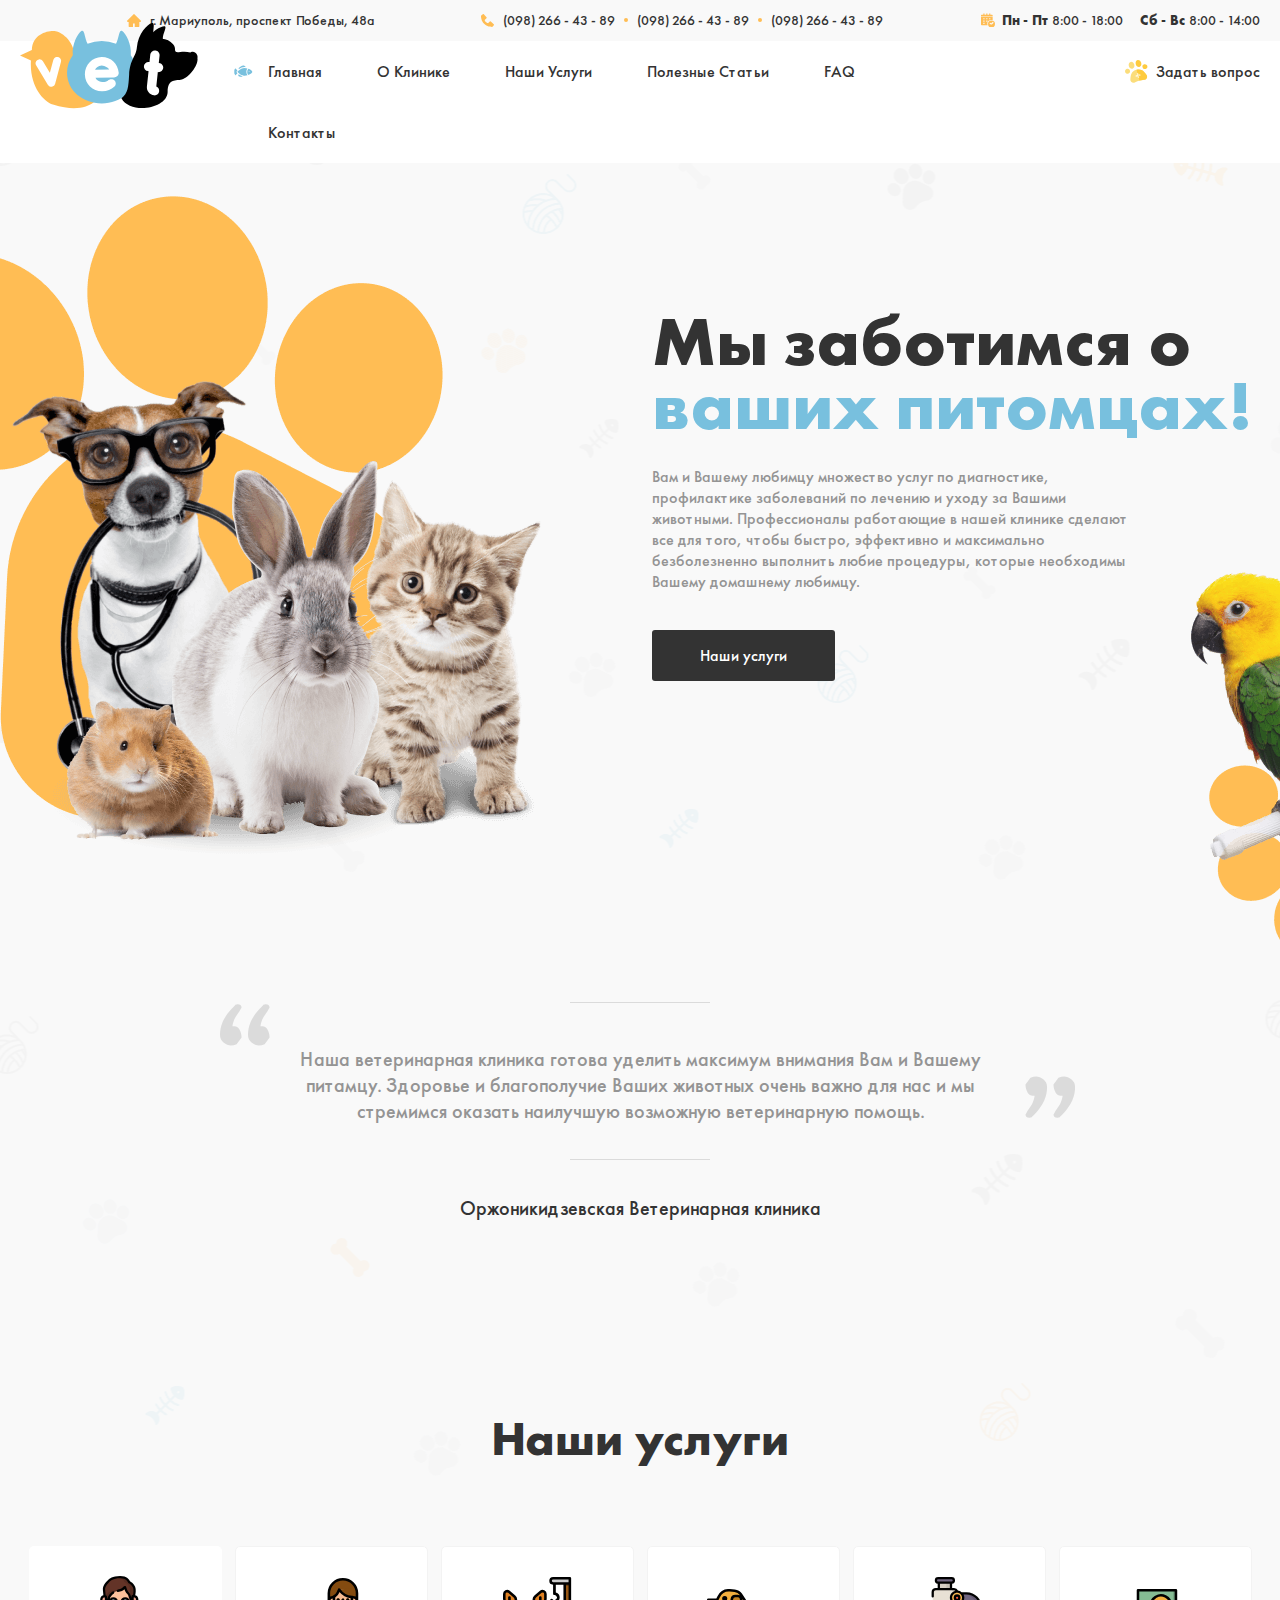
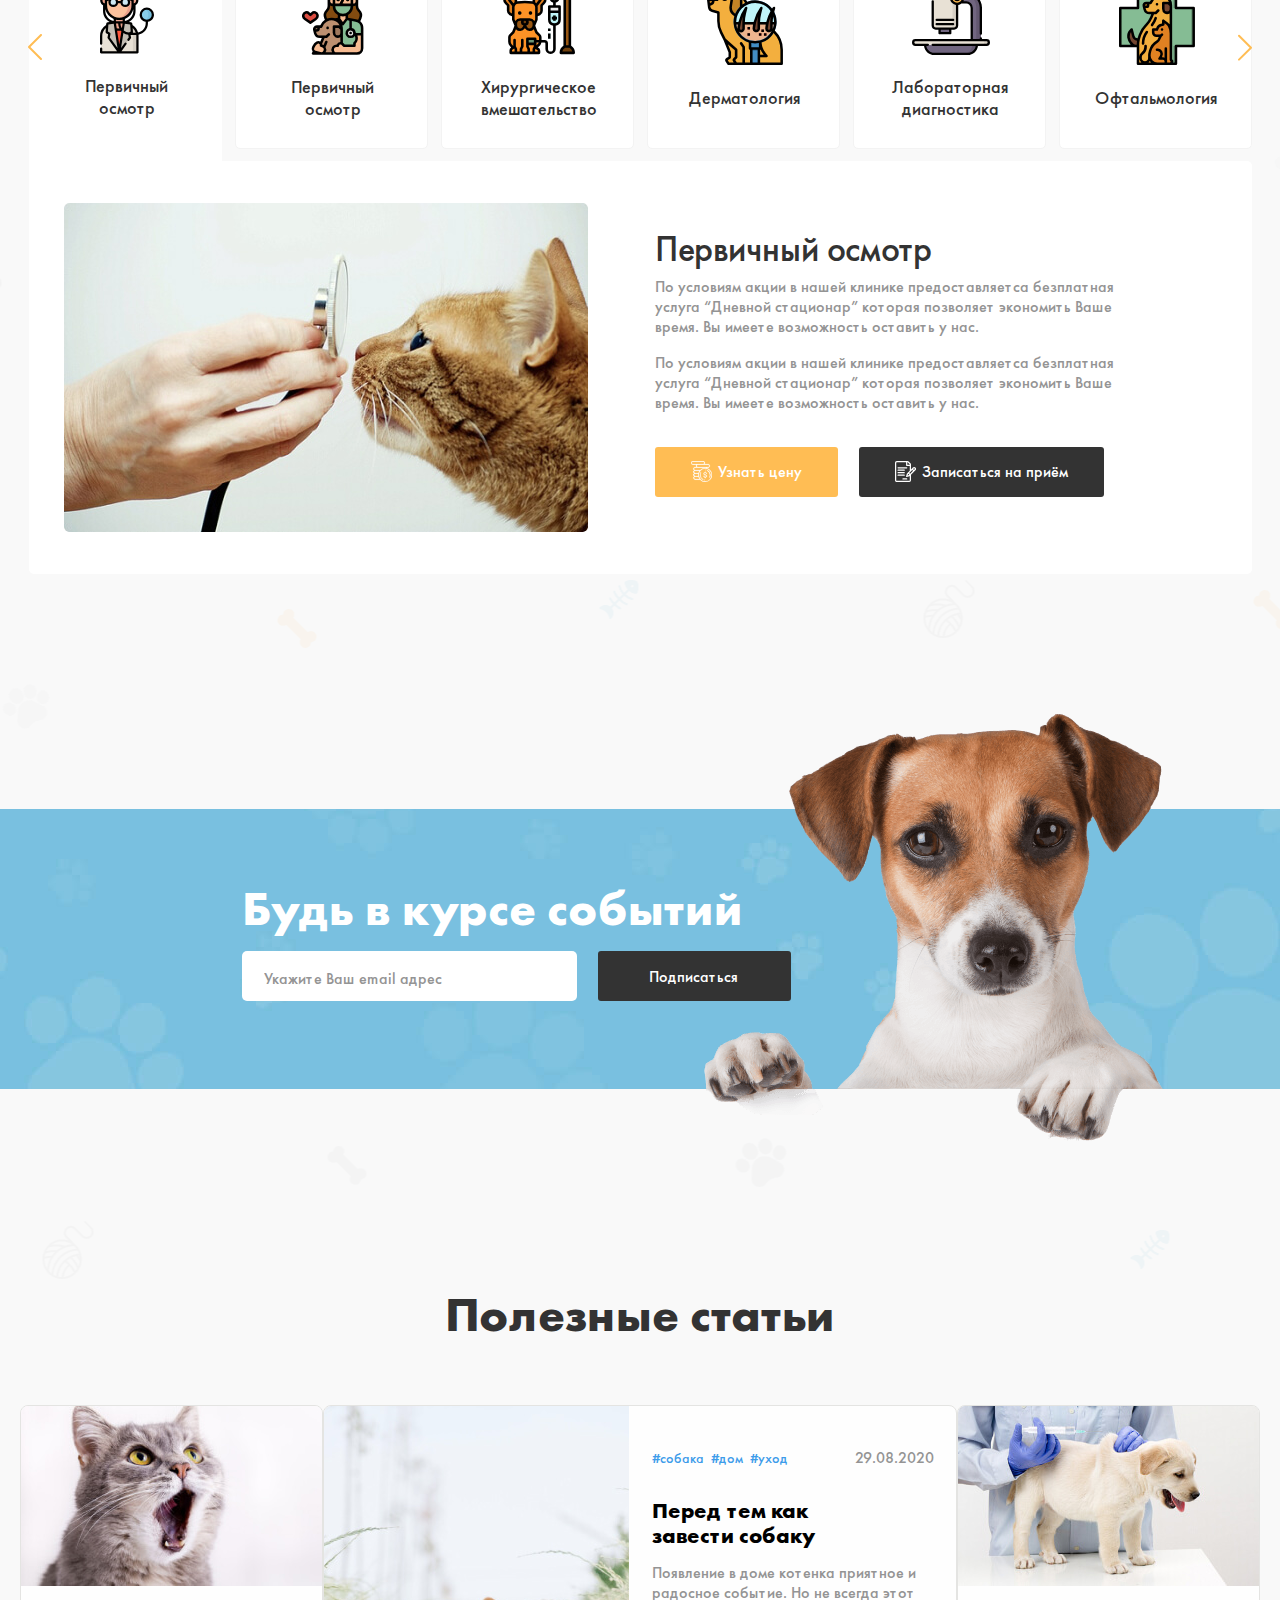
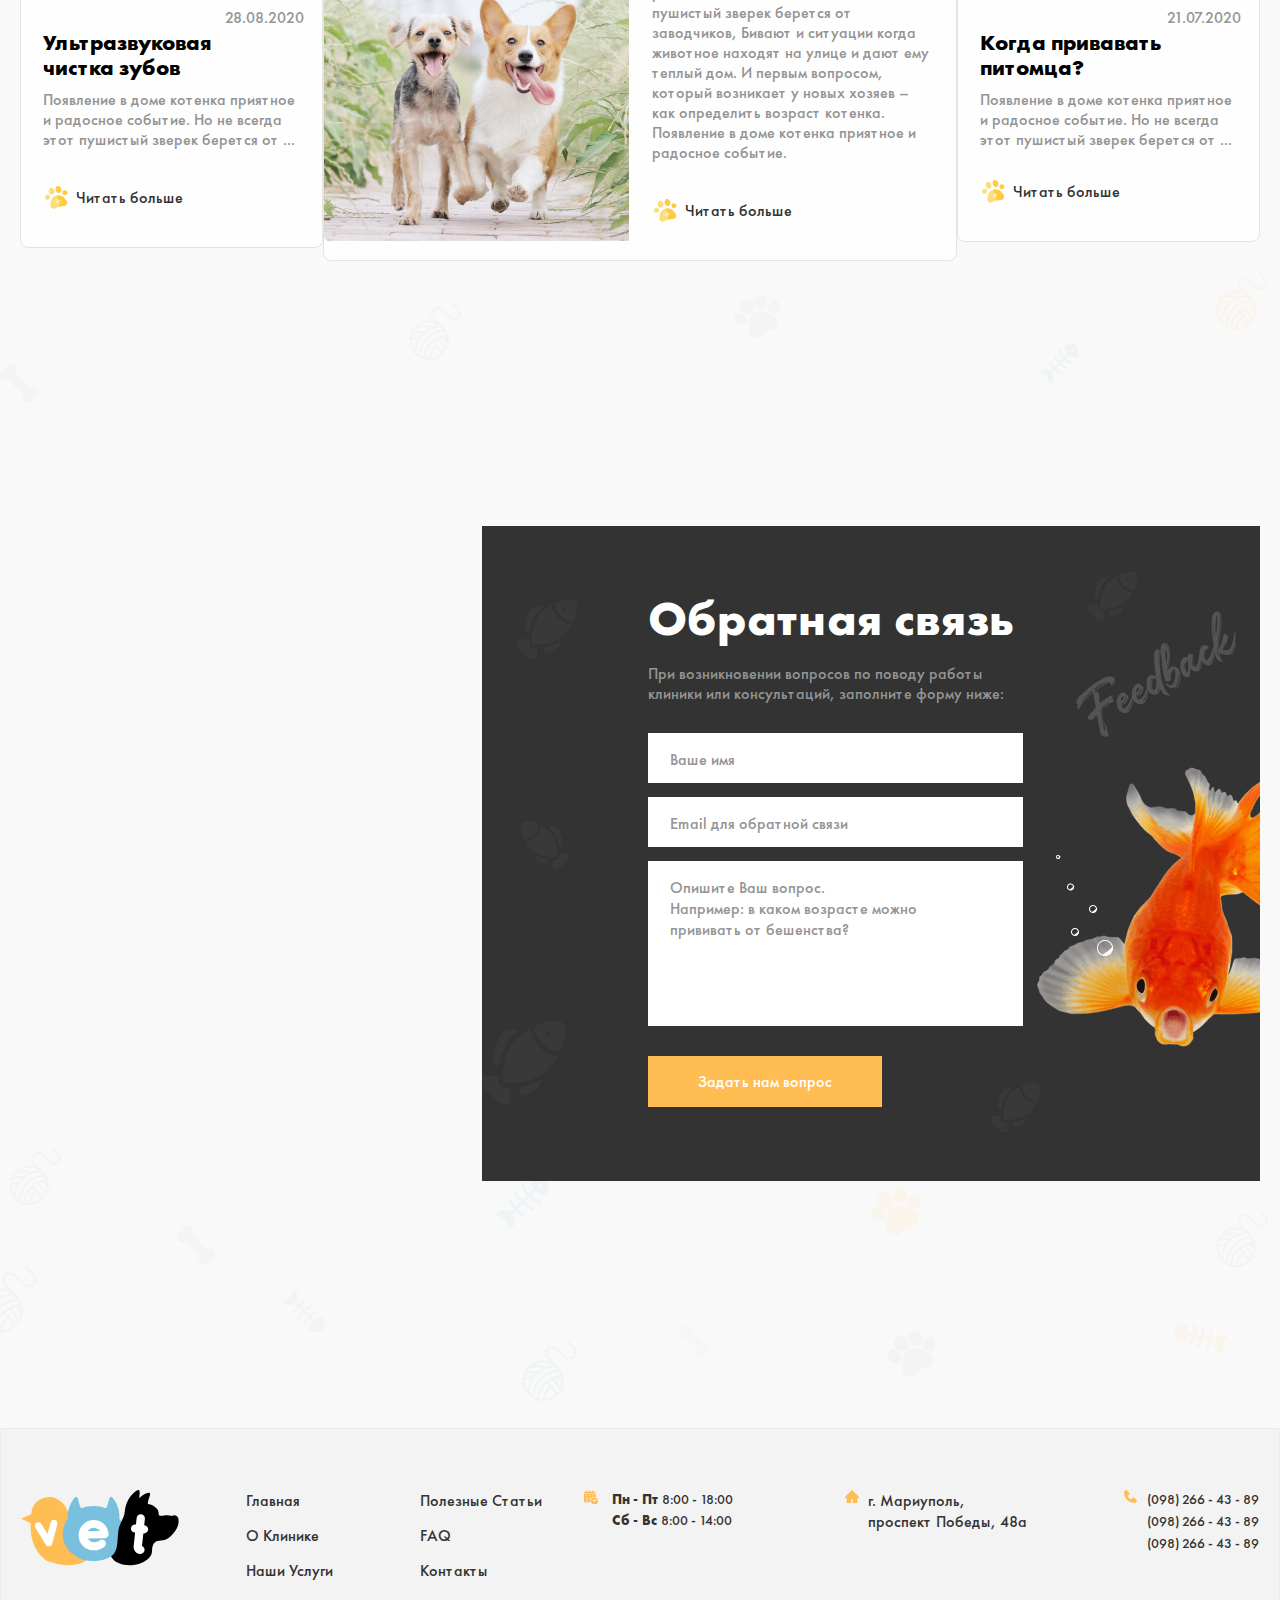
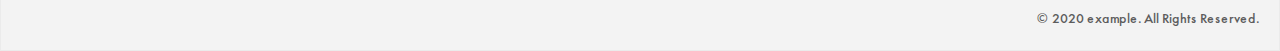
==== commit 530eb3ac: "Add about page" ====
--- a/index.html
+++ b/index.html
@@ -73,7 +73,7 @@
                   <a class="sitenav__link" href="#">Главная</a>
                 </li>
                 <li class="sitenav__item">
-                  <a class="sitenav__link" href="#">О Клинике</a>
+                  <a class="sitenav__link" href="./about.html">О Клинике</a>
                 </li>
                 <li class="sitenav__item">
                   <a class="sitenav__link" href="./servises.html">Наши Услуги</a>
@@ -542,7 +542,7 @@
                 <a class="site-footer__link" href="#">Главная</a>
               </li>
               <li class="site-footer__item">
-                <a class="site-footer__link" href="#">О Клинике</a>
+                <a class="site-footer__link" href="./about.html">О Клинике</a>
               </li>
               <li class="site-footer__item">
                 <a class="site-footer__link" href="./servises.html">Наши Услуги</a>
--- a/css/main.css
+++ b/css/main.css
@@ -29,7 +29,7 @@
 @font-face {
   font-family: "Futura PT";
   src: url("../fonts/FuturaPT-Bold.woff2") format("woff2"),
-  url("../fonts/FuturaPT-Bold.woff") format("woff");
+    url("../fonts/FuturaPT-Bold.woff") format("woff");
   font-weight: bold;
   font-style: normal;
   font-display: swap;
@@ -38,7 +38,7 @@
 @font-face {
   font-family: "Futura PT Book";
   src: url("../fonts/FuturaPT-Book.woff2") format("woff2"),
-  url("../fonts/FuturaPT-Book.woff") format("woff");
+    url("../fonts/FuturaPT-Book.woff") format("woff");
   font-weight: normal;
   font-style: normal;
   font-display: swap;
@@ -47,7 +47,7 @@
 @font-face {
   font-family: "Futura PT";
   src: url("../fonts/FuturaPT-Medium.woff2") format("woff2"),
-  url("../fonts/FuturaPT-Medium.woff") format("woff");
+    url("../fonts/FuturaPT-Medium.woff") format("woff");
   font-weight: 500;
   font-style: normal;
   font-display: swap;
@@ -56,7 +56,7 @@
 @font-face {
   font-family: "Futura PT";
   src: url("../fonts/FuturaPT-Light.woff2") format("woff2"),
-  url("../fonts/FuturaPT-Light.woff") format("woff");
+    url("../fonts/FuturaPT-Light.woff") format("woff");
   font-weight: 300;
   font-style: normal;
   font-display: swap;
@@ -97,7 +97,7 @@
   color: var(--main-text-color);
   background-color: var(--main-bg-color);
   background-image: url("../images/bg.png");
-  background-position: top 140px center;
+  background-position: top 100px center;
 }
 
 /* VISUALLY-HIDDEN */
@@ -142,6 +142,10 @@
 }
 
 /* Header */
+.site-header {
+  background-color: inherit;
+}
+
 .site-header__bottom-wrapper {
   background-color: #fff;
 }
@@ -463,10 +467,10 @@
 /* Hero */
 .hero {
   background-image: url("../images/pet-animals.png"),
-  url("../images/parrot.png");
+    url("../images/parrot.png");
   background-repeat: no-repeat;
   background-position: top -100px left calc(50% - 502px),
-  bottom 0 right calc(50% - 695px);
+    bottom 0 right calc(50% - 695px);
 }
 
 .hero__inner {
@@ -1411,7 +1415,7 @@
   resize: none;
 }
 
-.contact__form-btn{
+.contact__form-btn {
   display: inline-block;
   margin-top: 30px;
   padding: 15px 50px;
@@ -1425,7 +1429,7 @@
 
 /* Servises html */
 .intro {
-  background-image: url('../images/big-parrot.png');
+  background-image: url("../images/big-parrot.png");
   background-repeat: no-repeat;
   background-position: top 0 left calc(50% + 493px);
 }
@@ -1524,9 +1528,9 @@
 
 .item-intro {
   padding: 58px 22px 45px 54px;
-  background: #FFFFFF;
+  background: #ffffff;
   border-radius: 5px 5px 0px 0px;
-  background-image: url('../images/paw.svg');
+  background-image: url("../images/paw.svg");
   background-repeat: no-repeat;
   background-position: top right;
 }
@@ -1559,7 +1563,7 @@
 }
 
 .item-intro:nth-child(even) .item-intro__link {
-  background-color: #78C0DE;
+  background-color: #78c0de;
 }
 
 .item-intro__link {
@@ -1568,9 +1572,181 @@
   border-radius: 3px;
   font-size: 16px;
   line-height: 21px;
-  color: #FFFFFF;
+  color: #ffffff;
   text-decoration: none;
   transition: 0.2s ease;
+}
+
+/* About page */
+.about-intro {
+}
+
+.about-intro__inner {
+  padding-top: 117px;
+  padding-bottom: 309px;
+  background-image: url("../images/about-paws.svg"),
+    url("../images/about-intro-bg.png");
+  background-repeat: no-repeat;
+  background-position: left 12px bottom 25px, bottom right 48px;
+}
+
+.about-intro__info {
+  display: inline-block;
+  width: 411px;
+  margin-left: 112px;
+}
+
+.about-intro__title {
+  margin-top: 0;
+  margin-bottom: 22px;
+  font-weight: bold;
+  font-size: 70px;
+  line-height: 64px;
+  color: #333333;
+}
+
+.about-intro__text {
+  margin: 0;
+}
+
+/* About rules */
+.rules {
+  background-color: #fff;
+  border: 1px solid #f3f3f3;
+  background-image: inherit;
+}
+
+.rules__inner {
+  display: flex;
+  align-items: center;
+  justify-content: space-between;
+}
+
+.rules__img {
+  position: relative;
+  left: -65px;
+}
+
+.rules__info {
+  display: inline-block;
+  width: 557px;
+}
+
+.rules__text {
+  margin: 0;
+  font-size: 20px;
+  line-height: 26px;
+}
+
+.orange-text {
+  color: #ffbd54;
+}
+
+/* Care */
+.care {
+  background-image: url("../images/about-dog-in-pink.png");
+  background-repeat: no-repeat;
+  background-position: top left calc(50% + 340px);
+}
+
+.care__inner {
+}
+
+.care__top {
+  padding-top: 115px;
+  padding-bottom: 220px;
+}
+
+.care__top-text-wrapper {
+  display: inline-block;
+  width: 494px;
+}
+
+.care__top-text:first-child {
+  margin-top: 0;
+  margin-bottom: 19px;
+}
+
+.care__top-text:last-child {
+  margin: 0;
+}
+
+.care__bottom {
+  display: flex;
+  align-items: flex-end;
+  overflow: hidden;
+}
+
+.care__bottom-info {
+  width: 416px;
+  margin-right: 30px;
+  flex-shrink: 0;
+}
+
+.info-bottom-care__title {
+  margin-top: 0;
+  margin-bottom: 24px;
+  font-weight: 700;
+  font-size: 46px;
+  line-height: 48px;
+  color: #333333;
+}
+
+.info-bottom-care__text {
+  margin: 0;
+  padding-right: 83px;
+}
+
+.info-bottom-care__link-wrapper {
+  display: flex;
+  align-items: center;
+  margin-top: 88px;
+}
+
+.info-bottom-care__link {
+  display: inline-block;
+  width: 9px;
+  height: 16px;
+  background-image: url("../images/servises-icon-left.svg");
+  background-size: 9px 16px;
+  background-position: center;
+}
+
+.info-bottom-care__link:nth-child(2) {
+  margin-left: 64px;
+  background-image: url("../images/servises-icon-right.svg");
+}
+
+.info-bottom-care__division {
+  margin-left: 75px;
+  margin-top: 0;
+  margin-bottom: 0;
+  font-weight: 500;
+  font-size: 20px;
+  line-height: 22px;
+  color: #333333;
+}
+
+.sub-text {
+  font-size: 14px;
+  color: #949494;
+}
+
+.care__bottom-list {
+  display: flex;
+  align-items: flex-start;
+  margin: 0;
+  padding: 0;
+  list-style: none;
+}
+
+.care__bottom-item:not(:last-child) {
+  margin-right: 20px;
+}
+
+.care__bottom-img {
+  width: 307px;
+  height: 400px;
 }
 
 /* Footer */
@@ -1809,16 +1985,16 @@
 }
 
 @media only screen and (-webkit-min-device-pixel-ratio: 2),
-only screen and (-o-min-device-pixel-ratio: 2/1),
-only screen and (min-device-pixel-ratio: 2),
-only screen and (min-resolution: 192dpi),
-only screen and (min-resolution: 2dppx) {
+  only screen and (-o-min-device-pixel-ratio: 2/1),
+  only screen and (min-device-pixel-ratio: 2),
+  only screen and (min-resolution: 192dpi),
+  only screen and (min-resolution: 2dppx) {
   body {
     background-image: url("../images/bg@2x.png");
   }
   .hero {
     background-image: url("../images/pet-animals@2x.png"),
-    url("../images/parrot@2x.png");
+      url("../images/parrot@2x.png");
   }
   .update {
     background-image: url("../images/article-bg@2x.jpg");
@@ -1826,4 +2002,4 @@
   .contact__info {
     background-image: url("../images/fish@2x.png");
   }
-}+}
